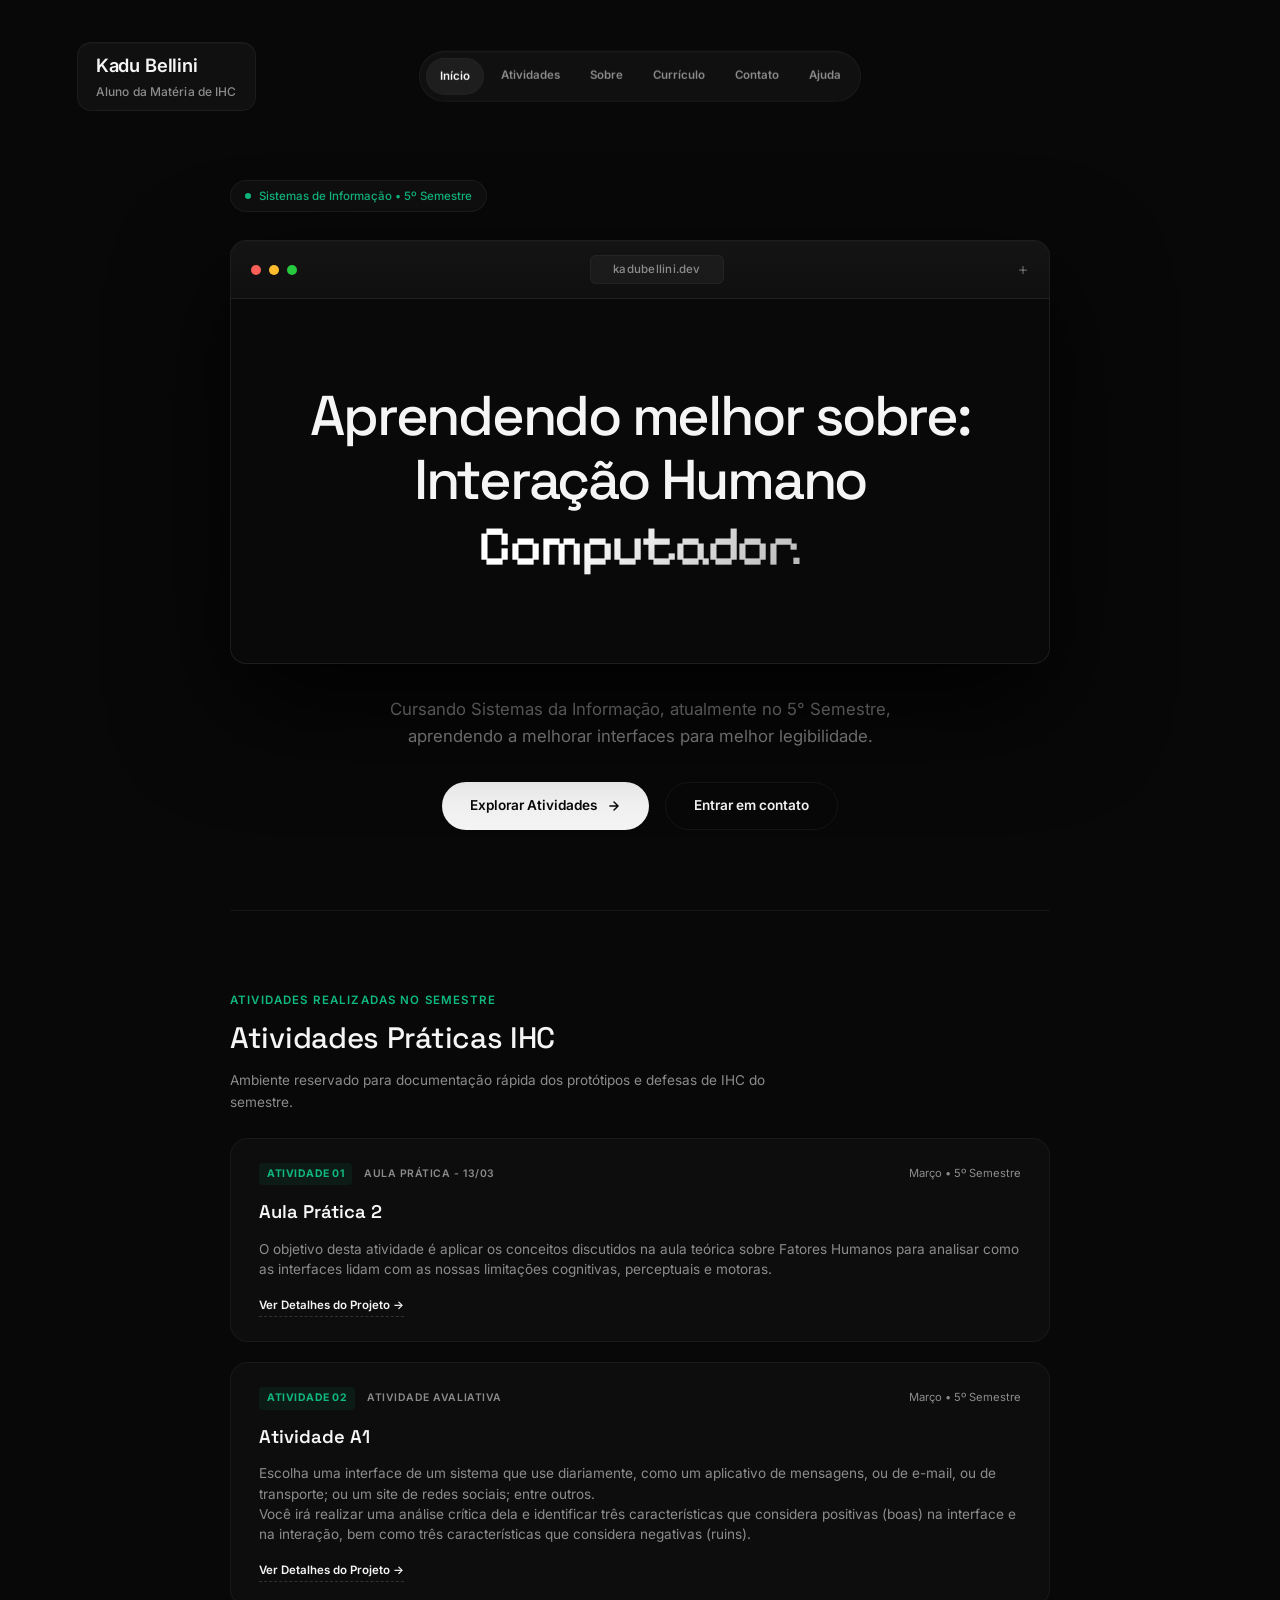
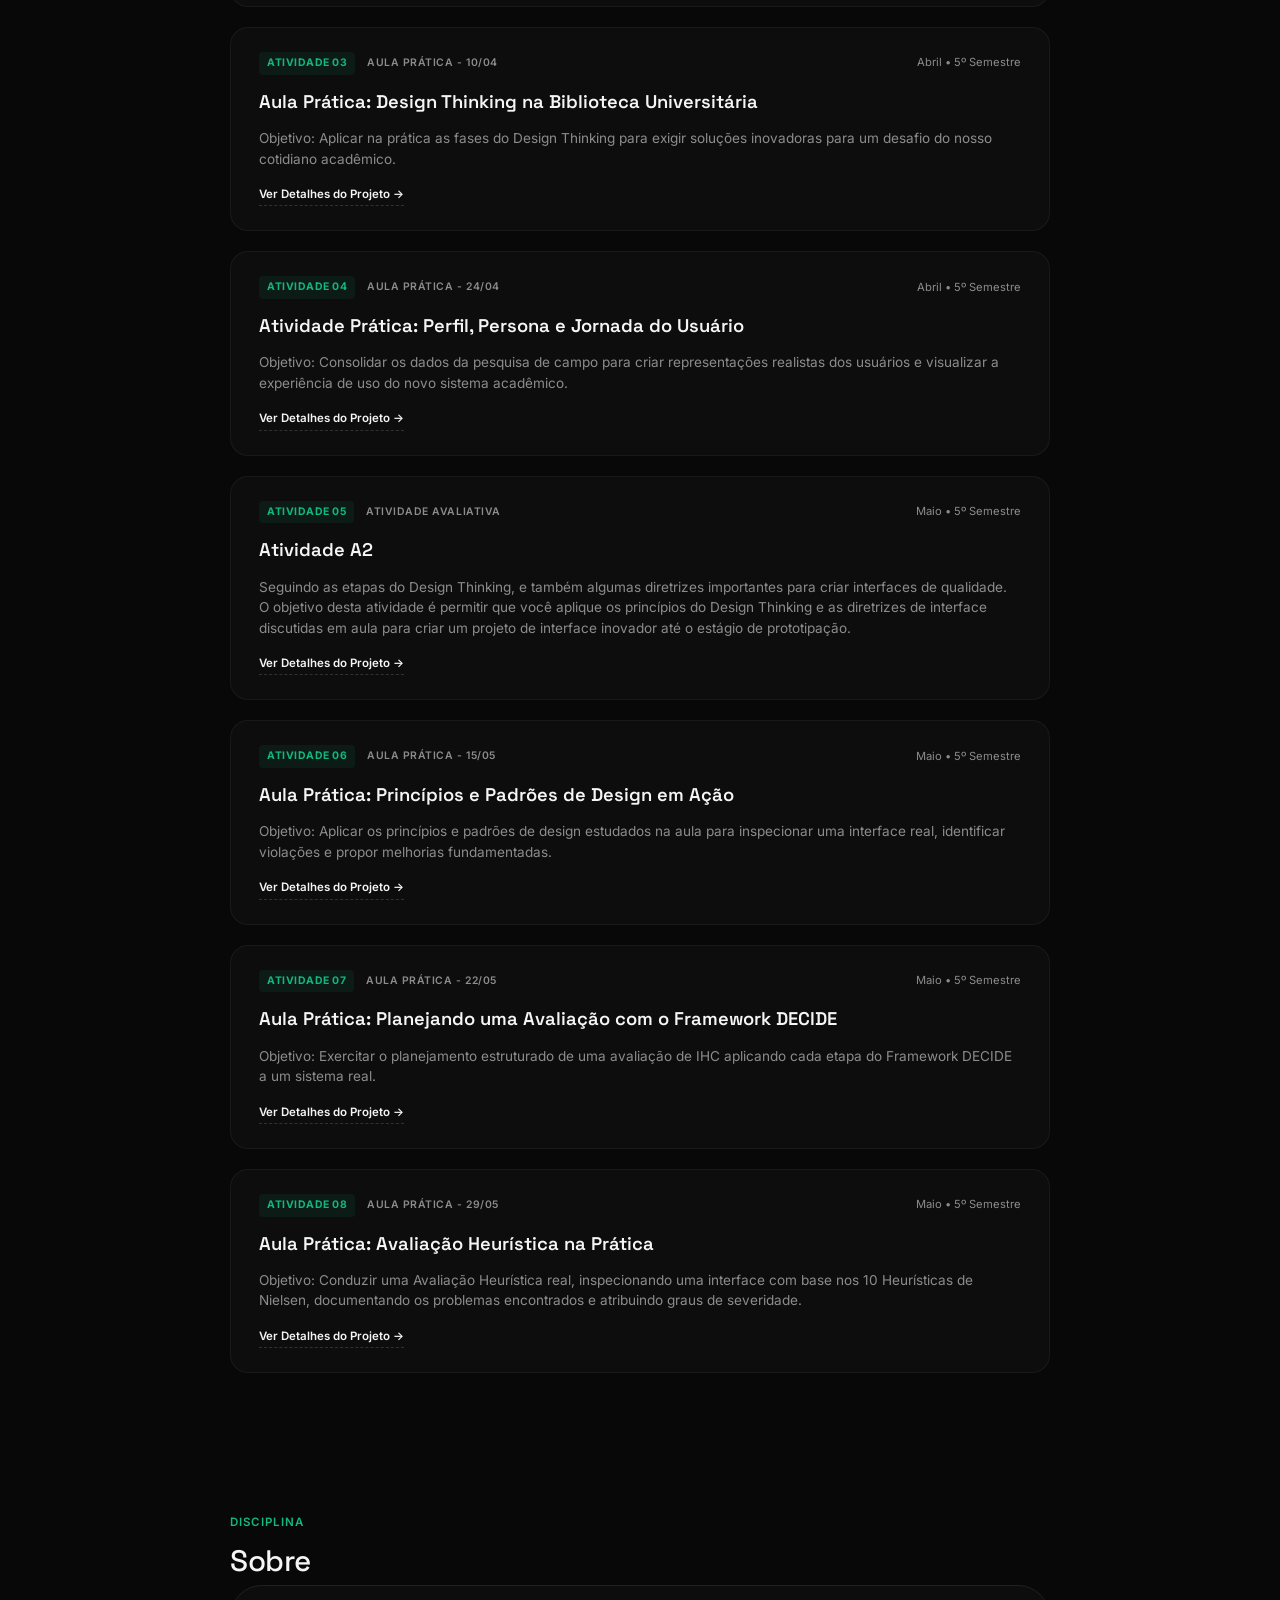
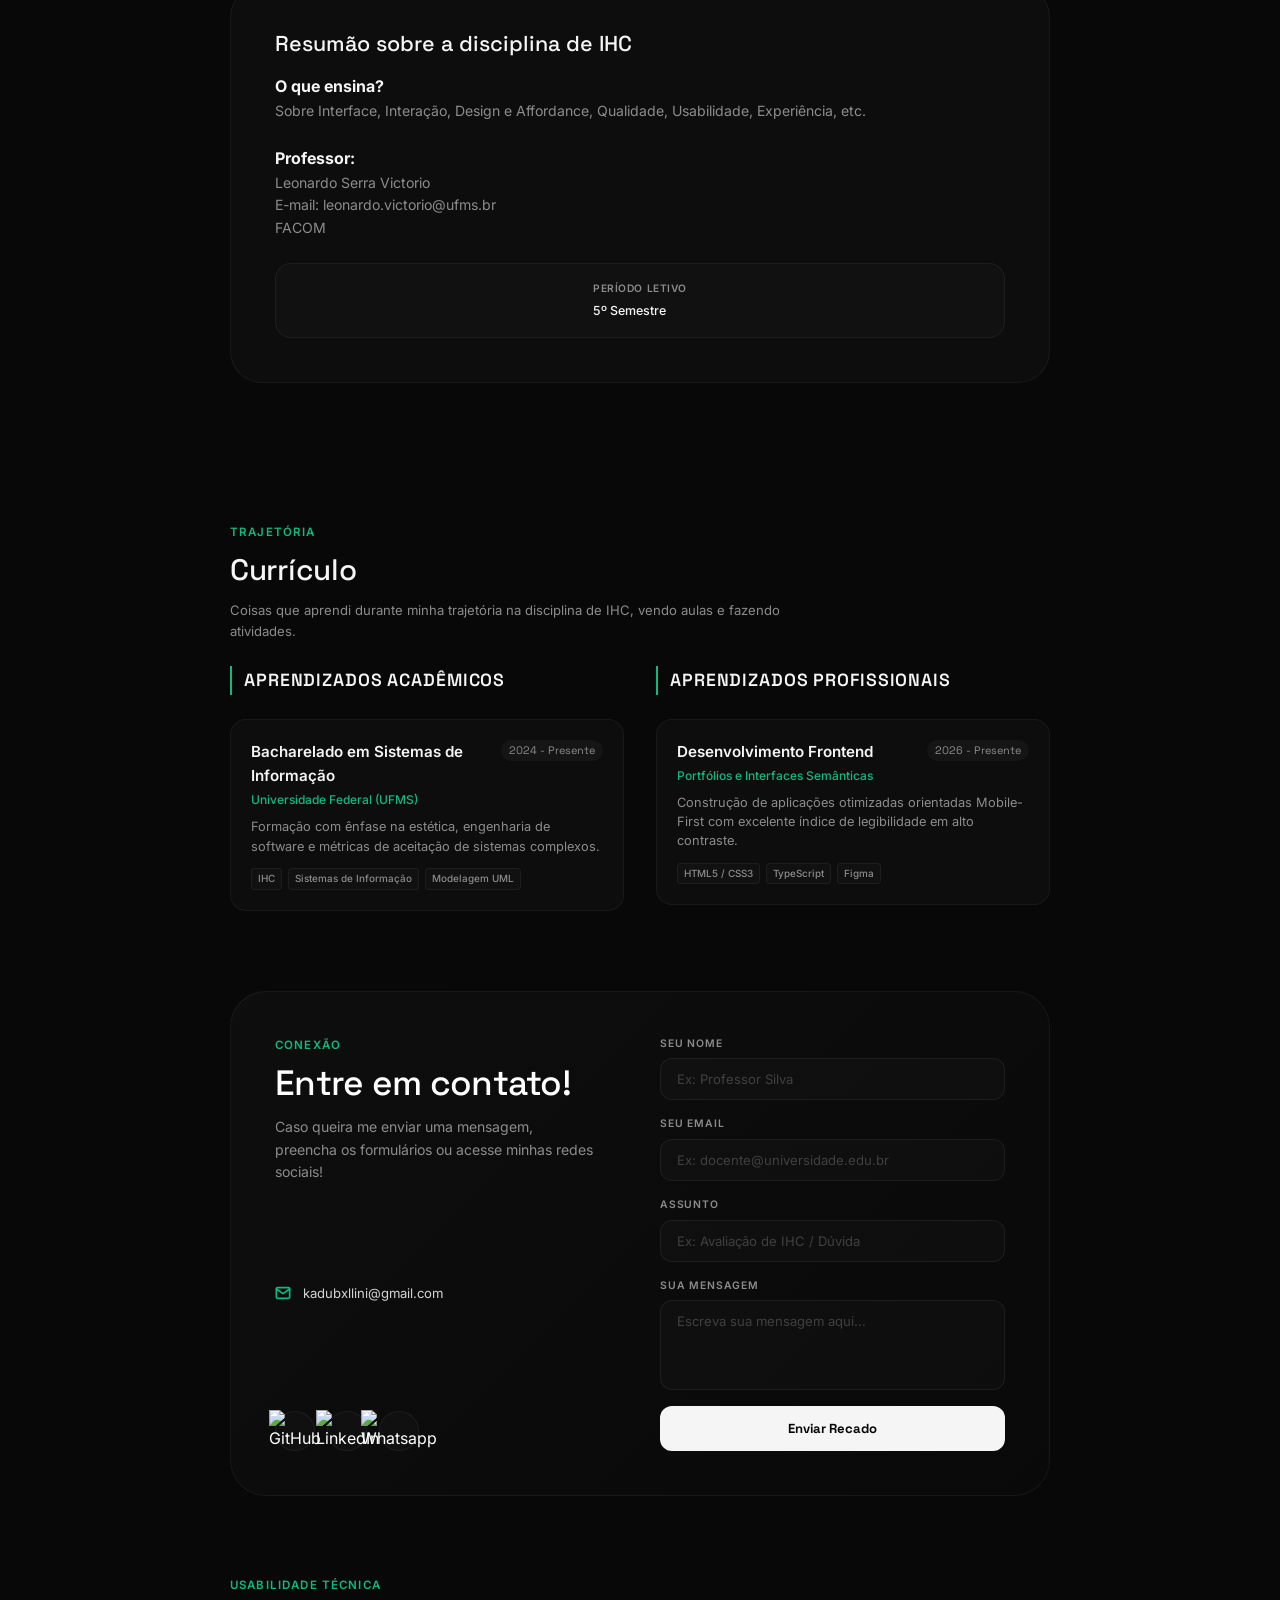
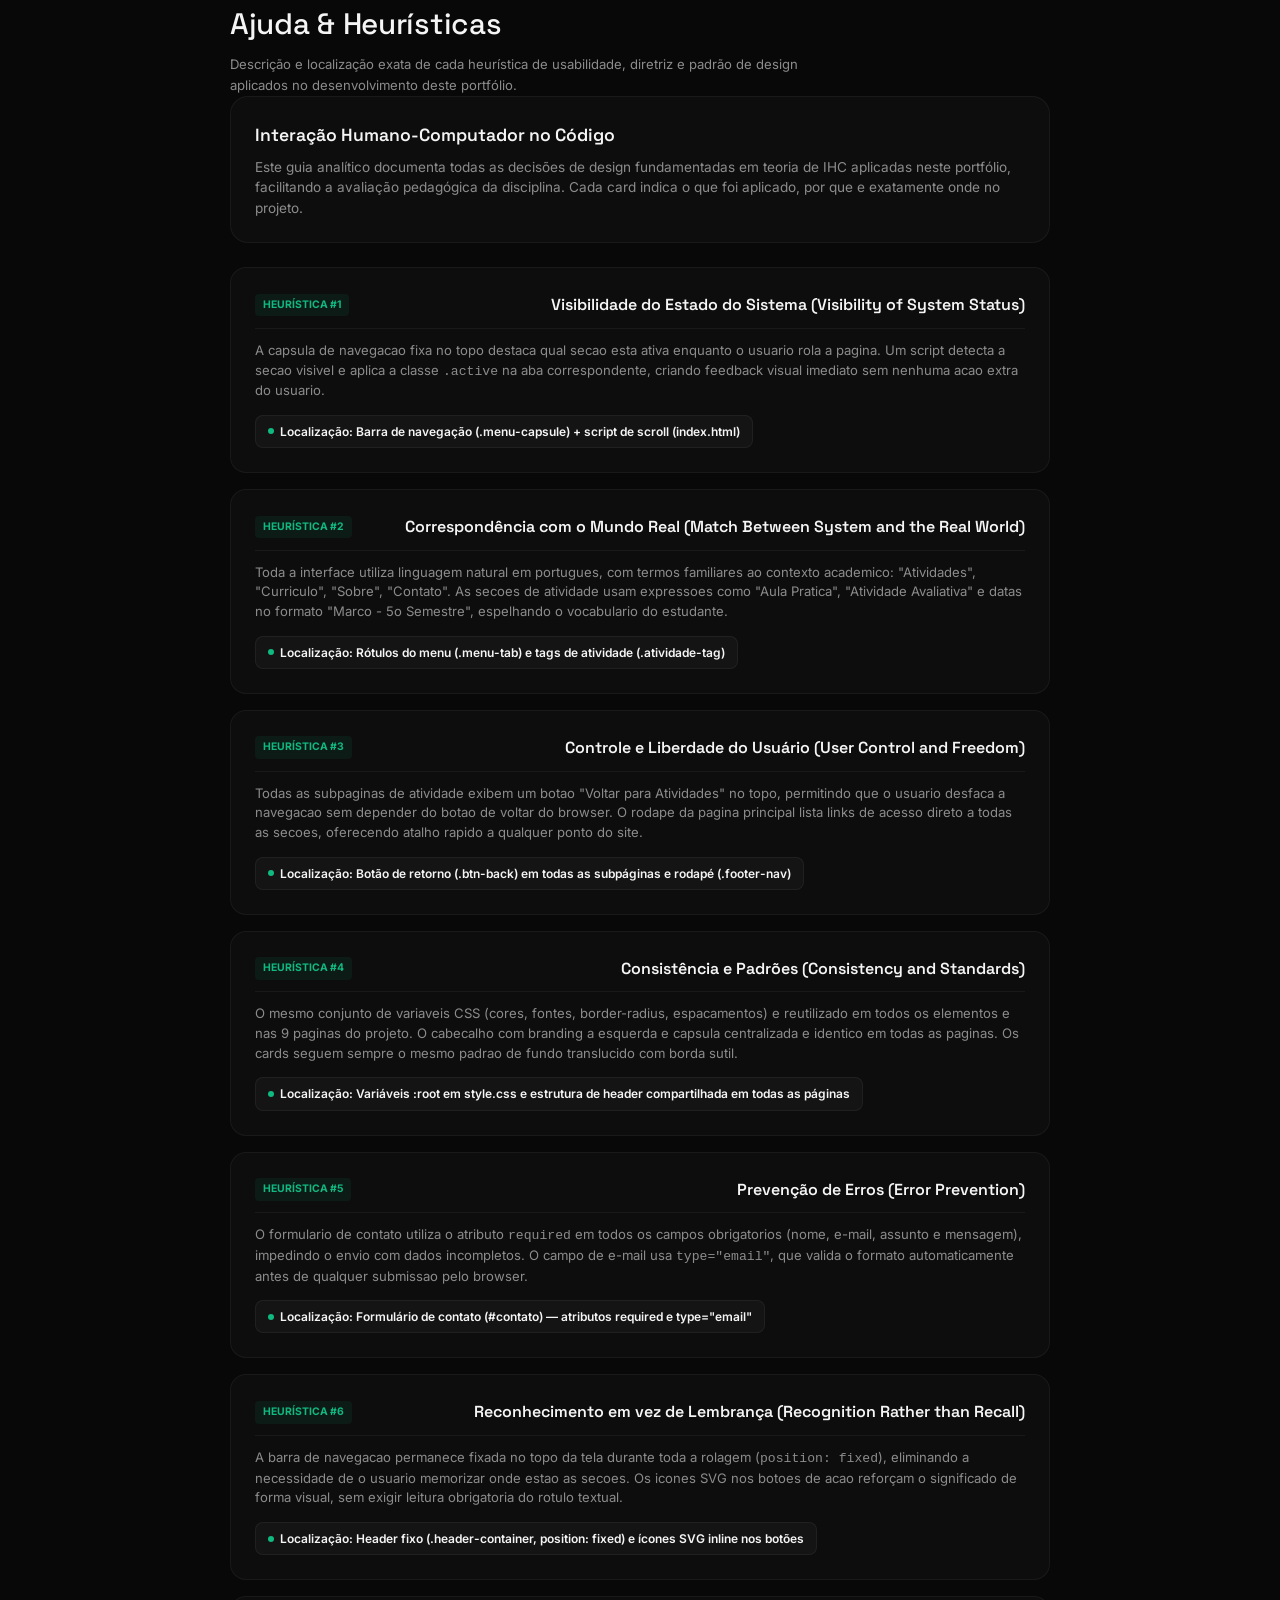
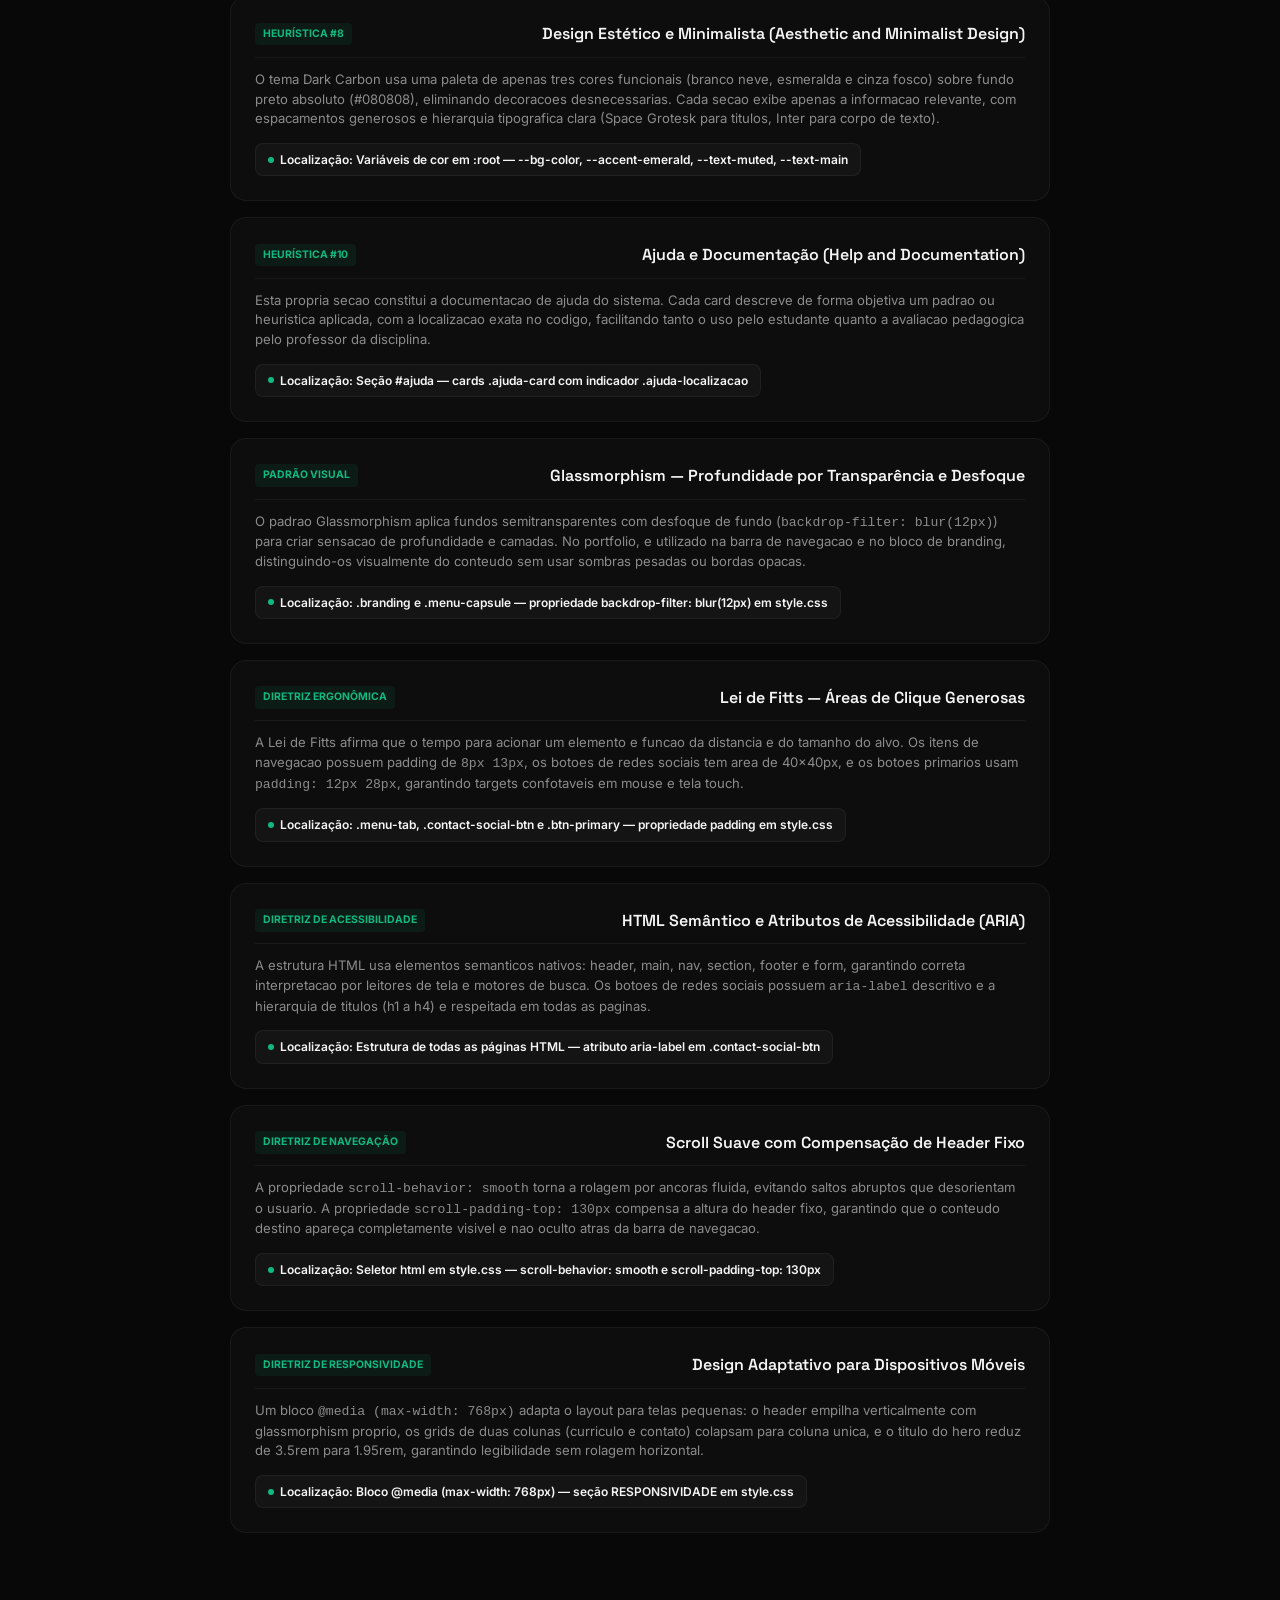
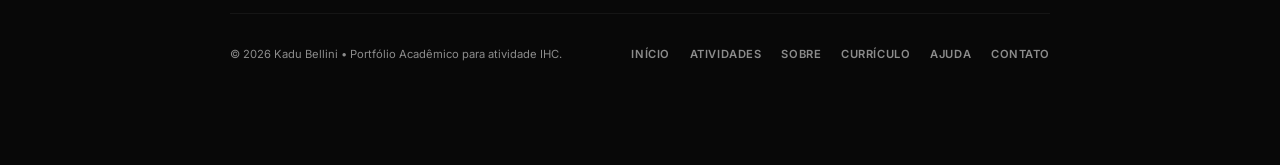
==== index.html @ 07b79b82 "falta revisar tudo, mudar texto das atividades e conferir heurísticas" ====
<!doctype html>
<html lang="pt-BR">
  <head>
    <meta charset="UTF-8" />
    <meta name="viewport" content="width=device-width, initial-scale=1.0" />
    <title>Kadu Bellini • Portfólio de IHC</title>
    <link rel="stylesheet" href="/style.css" />
  </head>
  <body>

    <!-- HEADER -->
    <header class="header-container">
      <div class="branding">
        <a href="#inicio" class="brand-name">Kadu Bellini</a>
        <span class="brand-title">Aluno da Matéria de IHC</span>
      </div>
      <div class="menu-capsule">
        <nav class="menu-inner">
          <a href="#inicio" class="menu-tab active">Início</a>
          <a href="#atividades" class="menu-tab">Atividades</a>
          <a href="#sobre" class="menu-tab">Sobre</a>
          <a href="#curriculo" class="menu-tab">Currículo</a>
          <a href="#contato" class="menu-tab">Contato</a>
          <a href="#ajuda" class="menu-tab">Ajuda</a>
        </nav>
      </div>
      <!-- Espaçador invisível que mantém a cápsula centralizada -->
      <div class="header-right-spacer"></div>
    </header>

    <main class="main-container">

      <!-- HERO -->
      <section id="inicio" class="hero-sec">
        <div class="badge-academic">
          <span class="badge-dot"></span>
          <span>Sistemas de Informação • 5º Semestre</span>
        </div>

        <div class="mockup-browser">
          <div class="browser-header">
            <div class="browser-dots">
              <span class="dot red"></span>
              <span class="dot yellow"></span>
              <span class="dot green"></span>
            </div>
            <div class="browser-tab-indicator">kadubellini.dev</div>
            <div class="browser-plus">
              <svg width="12" height="12" viewBox="0 0 24 24" fill="none" stroke="currentColor" stroke-width="2.5" stroke-linecap="round" stroke-linejoin="round"><line x1="12" y1="5" x2="12" y2="19"></line><line x1="5" y1="12" x2="19" y2="12"></line></svg>
            </div>
          </div>
          <div class="browser-content">
            <h1 class="hero-display-title">
              Aprendendo melhor sobre:<br>
              Interação Humano <span class="pixel-font">Computador.</span>
            </h1>
          </div>
        </div>

        <p class="hero-description" style="text-align: center; margin: 32px auto 32px auto;">
          Cursando Sistemas da Informação, atualmente no 5° Semestre, aprendendo a melhorar interfaces para melhor legibilidade.
        </p>

        <div class="action-buttons" style="justify-content: center;">
          <a href="#atividades" class="btn-primary">
            <span>Explorar Atividades</span>
            <svg width="14" height="14" viewBox="0 0 24 24" fill="none" stroke="currentColor" stroke-width="2.5" stroke-linecap="round" stroke-linejoin="round"><path d="M5 12h14M12 5l7 7-7 7"/></svg>
          </a>
          <a href="#contato" class="btn-secondary">Entrar em contato</a>
        </div>
      </section>

      <!-- ATIVIDADES -->
      <section id="atividades">
        <div class="section-header">
          <span class="section-tag">Atividades realizadas no semestre</span>
          <h2 class="section-title">Atividades Práticas IHC</h2>
          <p style="color: var(--text-muted); font-size: 0.85rem; margin-top: 8px; max-width: 580px;">
            Ambiente reservado para documentação rápida dos protótipos e defesas de IHC do semestre.
          </p>
        </div>

        <!-- Para adicionar novas atividades: duplique um .atividade-bloco abaixo -->
        <div class="atividades-praticas-container">

          <!-- Atividade 01 -->
          <div class="atividade-bloco">
            <div class="atividade-header">
              <div class="atividade-meta">
                <span class="atividade-numero">Atividade 01</span>
                <span class="atividade-tag">Aula Prática - 13/03</span>
              </div>
              <span class="atividade-data">Março • 5º Semestre</span>
            </div>
            <h3 class="atividade-titulo">Aula Prática 2</h3>
            <p class="atividade-descricao">
              O objetivo desta atividade é aplicar os conceitos discutidos na aula teórica sobre Fatores Humanos para analisar como as interfaces lidam com as nossas limitações cognitivas, perceptuais e motoras.
            </p>
            <div class="atividade-links">
              <a href="atividades/atividade1.html" target="_blank" class="atividade-link-btn">Ver Detalhes do Projeto →</a>
            </div>
          </div>

          <!-- Atividade 02 -->
          <div class="atividade-bloco">
            <div class="atividade-header">
              <div class="atividade-meta">
                <span class="atividade-numero">Atividade 02</span>
                <span class="atividade-tag">Atividade Avaliativa</span>
              </div>
              <span class="atividade-data">Março • 5º Semestre</span>
            </div>
            <h3 class="atividade-titulo">Atividade A1</h3>
            <p class="atividade-descricao">
              Escolha uma interface de um sistema que use diariamente, como um aplicativo de mensagens, ou de e-mail, ou de transporte; ou um site de redes sociais; entre outros.<br>
              Você irá realizar uma análise crítica dela e identificar três características que considera positivas (boas) na interface e na interação, bem como três características que considera negativas (ruins).
            </p>
            <div class="atividade-links">
              <a href="atividades/atividade2.html" target="_blank" class="atividade-link-btn">Ver Detalhes do Projeto →</a>
            </div>
          </div>

          <!-- Atividade 03 -->
          <div class="atividade-bloco">
            <div class="atividade-header">
              <div class="atividade-meta">
                <span class="atividade-numero">Atividade 03</span>
                <span class="atividade-tag">Aula Prática - 10/04</span>
              </div>
              <span class="atividade-data">Abril • 5º Semestre</span>
            </div>
            <h3 class="atividade-titulo">Aula Prática: Design Thinking na Biblioteca Universitária</h3>
            <p class="atividade-descricao">
              Objetivo: Aplicar na prática as fases do Design Thinking para exigir soluções inovadoras para um desafio do nosso cotidiano acadêmico.
            </p>
            <div class="atividade-links">
              <a href="atividades/atividade3.html" target="_blank" class="atividade-link-btn">Ver Detalhes do Projeto →</a>
            </div>
          </div>

          <!-- Atividade 04 -->
          <div class="atividade-bloco">
            <div class="atividade-header">
              <div class="atividade-meta">
                <span class="atividade-numero">Atividade 04</span>
                <span class="atividade-tag">Aula Prática - 24/04</span>
              </div>
              <span class="atividade-data">Abril • 5º Semestre</span>
            </div>
            <h3 class="atividade-titulo">Atividade Prática: Perfil, Persona e Jornada do Usuário</h3>
            <p class="atividade-descricao">
              Objetivo: Consolidar os dados da pesquisa de campo para criar representações realistas dos usuários e visualizar a experiência de uso do novo sistema acadêmico.
            </p>
            <div class="atividade-links">
              <a href="atividades/atividade4.html" target="_blank" class="atividade-link-btn">Ver Detalhes do Projeto →</a>
            </div>
          </div>

          <!-- Atividade 05 -->
          <div class="atividade-bloco">
            <div class="atividade-header">
              <div class="atividade-meta">
                <span class="atividade-numero">Atividade 05</span>
                <span class="atividade-tag">Atividade Avaliativa</span>
              </div>
              <span class="atividade-data">Maio • 5º Semestre</span>
            </div>
            <h3 class="atividade-titulo">Atividade A2</h3>
            <p class="atividade-descricao">
              Seguindo as etapas do Design Thinking, e também algumas diretrizes importantes para criar interfaces de qualidade.<br>
              O objetivo desta atividade é permitir que você aplique os princípios do Design Thinking e as diretrizes de interface discutidas em aula para criar um projeto de interface inovador até o estágio de prototipação.
            </p>
            <div class="atividade-links">
              <a href="atividades/atividade5.html" target="_blank" class="atividade-link-btn">Ver Detalhes do Projeto →</a>
            </div>
          </div>

          <!-- Atividade 06 -->
          <div class="atividade-bloco">
            <div class="atividade-header">
              <div class="atividade-meta">
                <span class="atividade-numero">Atividade 06</span>
                <span class="atividade-tag">Aula Prática - 15/05</span>
              </div>
              <span class="atividade-data">Maio • 5º Semestre</span>
            </div>
            <h3 class="atividade-titulo">Aula Prática: Princípios e Padrões de Design em Ação</h3>
            <p class="atividade-descricao">
              Objetivo: Aplicar os princípios e padrões de design estudados na aula para inspecionar uma interface real, identificar violações e propor melhorias fundamentadas.
            </p>
            <div class="atividade-links">
              <a href="atividades/atividade6.html" target="_blank" class="atividade-link-btn">Ver Detalhes do Projeto →</a>
            </div>
          </div>

          <!-- Atividade 07 -->
          <div class="atividade-bloco">
            <div class="atividade-header">
              <div class="atividade-meta">
                <span class="atividade-numero">Atividade 07</span>
                <span class="atividade-tag">Aula Prática - 22/05</span>
              </div>
              <span class="atividade-data">Maio • 5º Semestre</span>
            </div>
            <h3 class="atividade-titulo">Aula Prática: Planejando uma Avaliação com o Framework DECIDE</h3>
            <p class="atividade-descricao">
              Objetivo: Exercitar o planejamento estruturado de uma avaliação de IHC aplicando cada etapa do Framework DECIDE a um sistema real.
            </p>
            <div class="atividade-links">
              <a href="atividades/atividade7.html" target="_blank" class="atividade-link-btn">Ver Detalhes do Projeto →</a>
            </div>
          </div>

          <!-- Atividade 08 -->
          <div class="atividade-bloco">
            <div class="atividade-header">
              <div class="atividade-meta">
                <span class="atividade-numero">Atividade 08</span>
                <span class="atividade-tag">Aula Prática - 29/05</span>
              </div>
              <span class="atividade-data">Maio • 5º Semestre</span>
            </div>
            <h3 class="atividade-titulo">Aula Prática: Avaliação Heurística na Prática</h3>
            <p class="atividade-descricao">
              Objetivo: Conduzir uma Avaliação Heurística real, inspecionando uma interface com base nos 10 Heurísticas de Nielsen, documentando os problemas encontrados e atribuindo graus de severidade.
            </p>
            <div class="atividade-links">
              <a href="atividades/atividade8.html" target="_blank" class="atividade-link-btn">Ver Detalhes do Projeto →</a>
            </div>
          </div>

        </div>
      </section>

      <!-- SOBRE -->
      <section id="sobre">
        <div class="section-header">
          <span class="section-tag">Disciplina</span>
          <h2 class="section-title">Sobre</h2>
        </div>

        <div class="about-box">
          <div class="about-content">
            <h3 class="about-lead">Resumão sobre a disciplina de IHC</h3>
            <div>
              <strong>O que ensina?</strong>
              <br>
              <p class="about-text">
                Sobre Interface, Interação, Design e Affordance, Qualidade, Usabilidade, Experiência, etc.
              </p>
            </div>
            <div>
              <strong>Professor:</strong>
              <br>
              <p class="about-text">
                Leonardo Serra Victorio<br>
                E-mail: leonardo.victorio@ufms.br<br>
                FACOM
              </p>
            </div>
            <div class="academic-meta-card">
              <div class="academic-meta-title">Período Letivo</div>
              <div class="academic-meta-value">5º Semestre</div>
            </div>
          </div>
        </div>
      </section>

      <!-- CURRÍCULO -->
      <section id="curriculo">
        <div class="section-header">
          <span class="section-tag">Trajetória</span>
          <h2 class="section-title">Currículo</h2>
          <p style="color: var(--text-muted); font-size: 0.82rem; margin-top: 6px; max-width: 580px;">
            Coisas que aprendi durante minha trajetória na disciplina de IHC, vendo aulas e fazendo atividades.
          </p>
        </div>

        <div class="curriculo-grid">
          <!-- Coluna: Aprendizados Acadêmicos -->
          <div class="curriculo-coluna">
            <h3 class="curriculo-coluna-titulo">Aprendizados Acadêmicos</h3>
            <div class="curriculo-item">
              <div class="curriculo-item-header">
                <div class="curriculo-item-titles">
                  <h4 class="curriculo-item-title">Bacharelado em Sistemas de Informação</h4>
                  <span class="curriculo-item-sub">Universidade Federal (UFMS)</span>
                </div>
                <span class="curriculo-item-date">2024 - Presente</span>
              </div>
              <p class="curriculo-item-desc">
                Formação com ênfase na estética, engenharia de software e métricas de aceitação de sistemas complexos.
              </p>
              <div class="curriculo-item-tags">
                <span class="curriculo-item-tag">IHC</span>
                <span class="curriculo-item-tag">Sistemas de Informação</span>
                <span class="curriculo-item-tag">Modelagem UML</span>
              </div>
            </div>
          </div>

          <!-- Coluna: Aprendizados Profissionais -->
          <div class="curriculo-coluna">
            <h3 class="curriculo-coluna-titulo">Aprendizados Profissionais</h3>
            <div class="curriculo-item">
              <div class="curriculo-item-header">
                <div class="curriculo-item-titles">
                  <h4 class="curriculo-item-title">Desenvolvimento Frontend</h4>
                  <span class="curriculo-item-sub">Portfólios e Interfaces Semânticas</span>
                </div>
                <span class="curriculo-item-date">2026 - Presente</span>
              </div>
              <p class="curriculo-item-desc">
                Construção de aplicações otimizadas orientadas Mobile-First com excelente índice de legibilidade em alto contraste.
              </p>
              <div class="curriculo-item-tags">
                <span class="curriculo-item-tag">HTML5 / CSS3</span>
                <span class="curriculo-item-tag">TypeScript</span>
                <span class="curriculo-item-tag">Figma</span>
              </div>
            </div>
          </div>
        </div>
      </section>

      <!-- CONTATO -->
      <section id="contato" class="contact-sec">
        <div class="contact-grid">
          <div class="contact-info">
            <div>
              <span class="contact-tag">Conexão</span>
              <h2 class="contact-title">Entre em contato!</h2>
              <p class="contact-lead">
                Caso queira me enviar uma mensagem, preencha os formulários ou acesse minhas redes sociais!
              </p>
            </div>
            <div class="contact-channels">
              <div class="contact-channel-item">
                <svg width="16" height="16" viewBox="0 0 24 24" fill="none" stroke="currentColor" stroke-width="2.5" stroke-linecap="round" stroke-linejoin="round"><path d="M4 4h16c1.1 0 2 .9 2 2v12c0 1.1-.9 2-2 2H4c-1.1 0-2-.9-2-2V6c0-1.1.9-2 2-2z"/><polyline points="22,6 12,13 2,6"/></svg>
                <span>kadubxllini@gmail.com</span>
              </div>
            </div>
            <div class="contact-social">
              <a href="https://github.com/kadubxllini" class="contact-social-btn" aria-label="GitHub">
                <img src="https://img.icons8.com/?size=34&id=WCL5hPLvhUjQ&format=png&color=ffffff" alt="GitHub" />
              </a>
              <a href="https://www.linkedin.com/in/kadubxllini" class="contact-social-btn" aria-label="LinkedIn">
                <img src="https://img.icons8.com/?size=33&id=NTCUeTIie8CC&format=png&color=ffffff" alt="LinkedIn" />
              </a>
              <a href="https://wa.me/5567999545408" class="contact-social-btn" aria-label="Whatsapp">
                <img src="https://img.icons8.com/?size=33&id=ocJH9t0GGj7Y&format=png&color=ffffff" alt="Whatsapp" />
              </a>
            </div>
          </div>

          <!-- Formulário de contato (demonstração — sem backend) -->
          <form class="contact-form" action="#" onsubmit="event.preventDefault(); alert('Mensagem fictícia de demonstração enviada!');">
            <div class="form-group">
              <label class="form-label" for="nome">Seu Nome</label>
              <input type="text" id="nome" required class="form-input" placeholder="Ex: Professor Silva" />
            </div>
            <div class="form-group">
              <label class="form-label" for="email">Seu Email</label>
              <input type="email" id="email" required class="form-input" placeholder="Ex: docente@universidade.edu.br" />
            </div>
            <div class="form-group">
              <label class="form-label" for="assunto">Assunto</label>
              <input type="text" id="assunto" required class="form-input" placeholder="Ex: Avaliação de IHC / Dúvida" />
            </div>
            <div class="form-group">
              <label class="form-label" for="mensagem">Sua Mensagem</label>
              <textarea id="mensagem" required rows="4" class="form-input" placeholder="Escreva sua mensagem aqui..." style="resize: none;"></textarea>
            </div>
            <button type="submit" class="btn-form-submit">
              <span>Enviar Recado</span>
            </button>
          </form>
        </div>
      </section>

      <!-- AJUDA -->
      <section id="ajuda">
        <div class="section-header">
          <span class="section-tag">Usabilidade Técnica</span>
          <h2 class="section-title">Ajuda &amp; Heurísticas</h2>
          <p style="color: var(--text-muted); font-size: 0.82rem; margin-top: 6px; max-width: 580px;">
            Descrição e localização exata de cada heurística de usabilidade, diretriz e padrão de design aplicados no desenvolvimento deste portfólio.
          </p>
        </div>

        <div class="ajuda-intro-card">
          <h3 class="ajuda-intro-titulo">Interação Humano-Computador no Código</h3>
          <p class="ajuda-intro-texto">
            Este guia analítico documenta todas as decisões de design fundamentadas em teoria de IHC aplicadas neste portfólio, facilitando a avaliação pedagógica da disciplina. Cada card indica o que foi aplicado, por que e exatamente onde no projeto.
          </p>
        </div>

        <div class="ajuda-grid">

          <!-- Heurística #1 — Visibilidade do Estado do Sistema -->
          <div class="ajuda-card">
            <div class="ajuda-card-header">
              <span class="ajuda-heuristica-num">Heurística #1</span>
              <h3 class="ajuda-heuristica-nome">Visibilidade do Estado do Sistema (Visibility of System Status)</h3>
            </div>
            <div class="ajuda-card-body">
              <p class="ajuda-texto">
                A capsula de navegacao fixa no topo destaca qual secao esta ativa enquanto o usuario rola a pagina. Um script detecta a secao visivel e aplica a classe <code>.active</code> na aba correspondente, criando feedback visual imediato sem nenhuma acao extra do usuario.
              </p>
              <div class="ajuda-localizacao">
                <span class="ajuda-localizacao-icon"></span>
                <span>Localização: Barra de navegação (.menu-capsule) + script de scroll (index.html)</span>
              </div>
            </div>
          </div>

          <!-- Heurística #2 — Correspondência com o Mundo Real -->
          <div class="ajuda-card">
            <div class="ajuda-card-header">
              <span class="ajuda-heuristica-num">Heurística #2</span>
              <h3 class="ajuda-heuristica-nome">Correspondência com o Mundo Real (Match Between System and the Real World)</h3>
            </div>
            <div class="ajuda-card-body">
              <p class="ajuda-texto">
                Toda a interface utiliza linguagem natural em portugues, com termos familiares ao contexto academico: "Atividades", "Curriculo", "Sobre", "Contato". As secoes de atividade usam expressoes como "Aula Pratica", "Atividade Avaliativa" e datas no formato "Marco - 5o Semestre", espelhando o vocabulario do estudante.
              </p>
              <div class="ajuda-localizacao">
                <span class="ajuda-localizacao-icon"></span>
                <span>Localização: Rótulos do menu (.menu-tab) e tags de atividade (.atividade-tag)</span>
              </div>
            </div>
          </div>

          <!-- Heurística #3 — Controle e Liberdade do Usuário -->
          <div class="ajuda-card">
            <div class="ajuda-card-header">
              <span class="ajuda-heuristica-num">Heurística #3</span>
              <h3 class="ajuda-heuristica-nome">Controle e Liberdade do Usuário (User Control and Freedom)</h3>
            </div>
            <div class="ajuda-card-body">
              <p class="ajuda-texto">
                Todas as subpaginas de atividade exibem um botao "Voltar para Atividades" no topo, permitindo que o usuario desfaca a navegacao sem depender do botao de voltar do browser. O rodape da pagina principal lista links de acesso direto a todas as secoes, oferecendo atalho rapido a qualquer ponto do site.
              </p>
              <div class="ajuda-localizacao">
                <span class="ajuda-localizacao-icon"></span>
                <span>Localização: Botão de retorno (.btn-back) em todas as subpáginas e rodapé (.footer-nav)</span>
              </div>
            </div>
          </div>

          <!-- Heurística #4 — Consistência e Padrões -->
          <div class="ajuda-card">
            <div class="ajuda-card-header">
              <span class="ajuda-heuristica-num">Heurística #4</span>
              <h3 class="ajuda-heuristica-nome">Consistência e Padrões (Consistency and Standards)</h3>
            </div>
            <div class="ajuda-card-body">
              <p class="ajuda-texto">
                O mesmo conjunto de variaveis CSS (cores, fontes, border-radius, espacamentos) e reutilizado em todos os elementos e nas 9 paginas do projeto. O cabecalho com branding a esquerda e capsula centralizada e identico em todas as paginas. Os cards seguem sempre o mesmo padrao de fundo translucido com borda sutil.
              </p>
              <div class="ajuda-localizacao">
                <span class="ajuda-localizacao-icon"></span>
                <span>Localização: Variáveis :root em style.css e estrutura de header compartilhada em todas as páginas</span>
              </div>
            </div>
          </div>

          <!-- Heurística #5 — Prevenção de Erros -->
          <div class="ajuda-card">
            <div class="ajuda-card-header">
              <span class="ajuda-heuristica-num">Heurística #5</span>
              <h3 class="ajuda-heuristica-nome">Prevenção de Erros (Error Prevention)</h3>
            </div>
            <div class="ajuda-card-body">
              <p class="ajuda-texto">
                O formulario de contato utiliza o atributo <code>required</code> em todos os campos obrigatorios (nome, e-mail, assunto e mensagem), impedindo o envio com dados incompletos. O campo de e-mail usa <code>type="email"</code>, que valida o formato automaticamente antes de qualquer submissao pelo browser.
              </p>
              <div class="ajuda-localizacao">
                <span class="ajuda-localizacao-icon"></span>
                <span>Localização: Formulário de contato (#contato) — atributos required e type="email"</span>
              </div>
            </div>
          </div>

          <!-- Heurística #6 — Reconhecimento em vez de Lembrança -->
          <div class="ajuda-card">
            <div class="ajuda-card-header">
              <span class="ajuda-heuristica-num">Heurística #6</span>
              <h3 class="ajuda-heuristica-nome">Reconhecimento em vez de Lembrança (Recognition Rather than Recall)</h3>
            </div>
            <div class="ajuda-card-body">
              <p class="ajuda-texto">
                A barra de navegacao permanece fixada no topo da tela durante toda a rolagem (<code>position: fixed</code>), eliminando a necessidade de o usuario memorizar onde estao as secoes. Os icones SVG nos botoes de acao reforçam o significado de forma visual, sem exigir leitura obrigatoria do rotulo textual.
              </p>
              <div class="ajuda-localizacao">
                <span class="ajuda-localizacao-icon"></span>
                <span>Localização: Header fixo (.header-container, position: fixed) e ícones SVG inline nos botões</span>
              </div>
            </div>
          </div>

          <!-- Heurística #8 — Design Estético e Minimalista -->
          <div class="ajuda-card">
            <div class="ajuda-card-header">
              <span class="ajuda-heuristica-num">Heurística #8</span>
              <h3 class="ajuda-heuristica-nome">Design Estético e Minimalista (Aesthetic and Minimalist Design)</h3>
            </div>
            <div class="ajuda-card-body">
              <p class="ajuda-texto">
                O tema Dark Carbon usa uma paleta de apenas tres cores funcionais (branco neve, esmeralda e cinza fosco) sobre fundo preto absoluto (#080808), eliminando decoracoes desnecessarias. Cada secao exibe apenas a informacao relevante, com espacamentos generosos e hierarquia tipografica clara (Space Grotesk para titulos, Inter para corpo de texto).
              </p>
              <div class="ajuda-localizacao">
                <span class="ajuda-localizacao-icon"></span>
                <span>Localização: Variáveis de cor em :root — --bg-color, --accent-emerald, --text-muted, --text-main</span>
              </div>
            </div>
          </div>

          <!-- Heurística #10 — Ajuda e Documentação -->
          <div class="ajuda-card">
            <div class="ajuda-card-header">
              <span class="ajuda-heuristica-num">Heurística #10</span>
              <h3 class="ajuda-heuristica-nome">Ajuda e Documentação (Help and Documentation)</h3>
            </div>
            <div class="ajuda-card-body">
              <p class="ajuda-texto">
                Esta propria secao constitui a documentacao de ajuda do sistema. Cada card descreve de forma objetiva um padrao ou heuristica aplicada, com a localizacao exata no codigo, facilitando tanto o uso pelo estudante quanto a avaliacao pedagogica pelo professor da disciplina.
              </p>
              <div class="ajuda-localizacao">
                <span class="ajuda-localizacao-icon"></span>
                <span>Localização: Seção #ajuda — cards .ajuda-card com indicador .ajuda-localizacao</span>
              </div>
            </div>
          </div>

          <!-- Padrão: Glassmorphism -->
          <div class="ajuda-card">
            <div class="ajuda-card-header">
              <span class="ajuda-heuristica-num">Padrão Visual</span>
              <h3 class="ajuda-heuristica-nome">Glassmorphism — Profundidade por Transparência e Desfoque</h3>
            </div>
            <div class="ajuda-card-body">
              <p class="ajuda-texto">
                O padrao Glassmorphism aplica fundos semitransparentes com desfoque de fundo (<code>backdrop-filter: blur(12px)</code>) para criar sensacao de profundidade e camadas. No portfolio, e utilizado na barra de navegacao e no bloco de branding, distinguindo-os visualmente do conteudo sem usar sombras pesadas ou bordas opacas.
              </p>
              <div class="ajuda-localizacao">
                <span class="ajuda-localizacao-icon"></span>
                <span>Localização: .branding e .menu-capsule — propriedade backdrop-filter: blur(12px) em style.css</span>
              </div>
            </div>
          </div>

          <!-- Diretriz: Lei de Fitts -->
          <div class="ajuda-card">
            <div class="ajuda-card-header">
              <span class="ajuda-heuristica-num">Diretriz Ergonômica</span>
              <h3 class="ajuda-heuristica-nome">Lei de Fitts — Áreas de Clique Generosas</h3>
            </div>
            <div class="ajuda-card-body">
              <p class="ajuda-texto">
                A Lei de Fitts afirma que o tempo para acionar um elemento e funcao da distancia e do tamanho do alvo. Os itens de navegacao possuem padding de <code>8px 13px</code>, os botoes de redes sociais tem area de 40x40px, e os botoes primarios usam <code>padding: 12px 28px</code>, garantindo targets confotaveis em mouse e tela touch.
              </p>
              <div class="ajuda-localizacao">
                <span class="ajuda-localizacao-icon"></span>
                <span>Localização: .menu-tab, .contact-social-btn e .btn-primary — propriedade padding em style.css</span>
              </div>
            </div>
          </div>

          <!-- Diretriz: HTML Semântico e Acessibilidade -->
          <div class="ajuda-card">
            <div class="ajuda-card-header">
              <span class="ajuda-heuristica-num">Diretriz de Acessibilidade</span>
              <h3 class="ajuda-heuristica-nome">HTML Semântico e Atributos de Acessibilidade (ARIA)</h3>
            </div>
            <div class="ajuda-card-body">
              <p class="ajuda-texto">
                A estrutura HTML usa elementos semanticos nativos: header, main, nav, section, footer e form, garantindo correta interpretacao por leitores de tela e motores de busca. Os botoes de redes sociais possuem <code>aria-label</code> descritivo e a hierarquia de titulos (h1 a h4) e respeitada em todas as paginas.
              </p>
              <div class="ajuda-localizacao">
                <span class="ajuda-localizacao-icon"></span>
                <span>Localização: Estrutura de todas as páginas HTML — atributo aria-label em .contact-social-btn</span>
              </div>
            </div>
          </div>

          <!-- Diretriz: Scroll Suave + Compensação de Header -->
          <div class="ajuda-card">
            <div class="ajuda-card-header">
              <span class="ajuda-heuristica-num">Diretriz de Navegação</span>
              <h3 class="ajuda-heuristica-nome">Scroll Suave com Compensação de Header Fixo</h3>
            </div>
            <div class="ajuda-card-body">
              <p class="ajuda-texto">
                A propriedade <code>scroll-behavior: smooth</code> torna a rolagem por ancoras fluida, evitando saltos abruptos que desorientam o usuario. A propriedade <code>scroll-padding-top: 130px</code> compensa a altura do header fixo, garantindo que o conteudo destino apareça completamente visivel e nao oculto atras da barra de navegacao.
              </p>
              <div class="ajuda-localizacao">
                <span class="ajuda-localizacao-icon"></span>
                <span>Localização: Seletor html em style.css — scroll-behavior: smooth e scroll-padding-top: 130px</span>
              </div>
            </div>
          </div>

          <!-- Diretriz: Responsividade Mobile -->
          <div class="ajuda-card">
            <div class="ajuda-card-header">
              <span class="ajuda-heuristica-num">Diretriz de Responsividade</span>
              <h3 class="ajuda-heuristica-nome">Design Adaptativo para Dispositivos Móveis</h3>
            </div>
            <div class="ajuda-card-body">
              <p class="ajuda-texto">
                Um bloco <code>@media (max-width: 768px)</code> adapta o layout para telas pequenas: o header empilha verticalmente com glassmorphism proprio, os grids de duas colunas (curriculo e contato) colapsam para coluna unica, e o titulo do hero reduz de 3.5rem para 1.95rem, garantindo legibilidade sem rolagem horizontal.
              </p>
              <div class="ajuda-localizacao">
                <span class="ajuda-localizacao-icon"></span>
                <span>Localização: Bloco @media (max-width: 768px) — seção RESPONSIVIDADE em style.css</span>
              </div>
            </div>
          </div>

        </div>
      </section>

      <!-- RODAPÉ -->
      <footer>
        <p>© 2026 Kadu Bellini • Portfólio Acadêmico para atividade IHC.</p>
        <div class="footer-nav">
          <a href="#inicio" class="footer-nav-link">INÍCIO</a>
          <a href="#atividades" class="footer-nav-link">ATIVIDADES</a>
          <a href="#sobre" class="footer-nav-link">SOBRE</a>
          <a href="#curriculo" class="footer-nav-link">CURRÍCULO</a>
          <a href="#ajuda" class="footer-nav-link">AJUDA</a>
          <a href="#contato" class="footer-nav-link">CONTATO</a>
        </div>
      </footer>

    </main>

    <!-- Script: destaca a aba ativa na cápsula conforme o scroll -->
    <script>
      const menuTabs = document.querySelectorAll('.menu-tab');

      menuTabs.forEach(link => {
        link.addEventListener('click', () => {
          menuTabs.forEach(tab => tab.classList.remove('active'));
          link.classList.add('active');
        });
      });

      window.addEventListener('scroll', () => {
        let fromTop = window.scrollY + 200;
        let activeId = 'inicio';

        document.querySelectorAll('section').forEach(section => {
          const id = section.getAttribute('id');
          if (id && section.offsetTop <= fromTop && section.offsetTop + section.offsetHeight > fromTop) {
            activeId = id;
          }
        });

        if (window.scrollY < 100) activeId = 'inicio';

        const targetTab = document.querySelector(`.menu-tab[href="#${activeId}"]`);
        if (targetTab) {
          menuTabs.forEach(tab => tab.classList.remove('active'));
          targetTab.classList.add('active');
        }
      });
    </script>

  </body>
</html>
---- style.css ----
/* ==========================================================================
   PORTFÓLIO ACADÊMICO IHC - Tema Dark Carbon com Glassmorphism
   ========================================================================== */

@import url('https://fonts.googleapis.com/css2?family=Inter:wght@400;500;600;700&family=Pixelify+Sans:wght@400;700&family=Space+Grotesk:wght@400;500;700&display=swap');

/* VARIÁVEIS DE TEMA */
:root {
  --bg-color: #080808;
  --bg-card: rgba(18, 18, 18, 0.6);
  --text-main: #f5f5f5;
  --text-muted: #8c8c8c;
  --accent-emerald: #10b981;
  --accent-emerald-glow: rgba(16, 185, 129, 0.15);
  --border-dark: rgba(255, 255, 255, 0.05);
  --border-hover: rgba(255, 255, 255, 0.15);
  --font-sans: 'Inter', system-ui, -apple-system, sans-serif;
  --font-display: 'Space Grotesk', system-ui, sans-serif;
}

/* SELEÇÃO DO USUÁRIO */
::selection {
  background-color: var(--accent-emerald-glow);
  color: var(--accent-emerald);
}

/* RESET BÁSICO */
* {
  margin: 0;
  padding: 0;
  box-sizing: border-box;
}

html {
  scroll-behavior: smooth;
  scroll-padding-top: 130px;
  -webkit-font-smoothing: antialiased;
}

body {
  background-color: var(--bg-color);
  color: var(--text-main);
  font-family: var(--font-sans);
  line-height: 1.6;
  overflow-x: hidden;
  position: relative;
  min-height: 100vh;
}

/* ============================================================
   HEADER — Branding à esquerda + cápsula centralizada
   ============================================================ */

.header-container {
  position: fixed;
  top: 42px;
  left: 0;
  width: 100%;
  padding: 0 6%;
  display: flex;
  justify-content: space-between;
  align-items: center;
  z-index: 1000;
  background: transparent;
  transition: opacity 0.3s ease;
}

/* Espaçador invisível para manter o centro perfeito da cápsula */
.header-right-spacer {
  display: none;
}

.branding {
  display: flex;
  flex-direction: column;
  gap: 2px;
  background: rgba(22, 22, 22, 0.65);
  border: 1px solid rgba(255, 255, 255, 0.05);
  box-shadow: inset 0 1px 1px rgba(255, 255, 255, 0.03);
  border-radius: 14px;
  padding: 8px 18px;
  backdrop-filter: blur(12px);
  -webkit-backdrop-filter: blur(12px);
}

.brand-name {
  font-family: var(--font-sans);
  font-size: 1.15rem;
  font-weight: 600;
  color: var(--text-main);
  text-decoration: none;
  letter-spacing: -0.01em;
  transition: opacity 0.2s ease;
}

.brand-name:hover {
  opacity: 0.9;
}

.brand-title {
  font-family: var(--font-sans);
  font-size: 0.75rem;
  font-weight: 500;
  color: var(--text-muted);
  letter-spacing: 0.01em;
}

/* Cápsula de navegação — posicionada absolutamente no centro */
.menu-capsule {
  display: flex;
  align-items: center;
  background: rgba(22, 22, 22, 0.65);
  border: 1px solid rgba(255, 255, 255, 0.05);
  box-shadow: inset 0 1px 1px rgba(255, 255, 255, 0.03);
  border-radius: 100px;
  padding: 6px;
  position: absolute;
  left: 50%;
  top: 50%;
  transform: translate(-50%, -50%);
  z-index: 1010;
  backdrop-filter: blur(12px);
  -webkit-backdrop-filter: blur(12px);
}

.menu-inner {
  display: flex;
  gap: 4px;
  position: relative;
}

.menu-tab {
  color: var(--text-muted);
  font-size: 0.72rem;
  font-weight: 600;
  text-decoration: none;
  padding: 8px 13px;
  border-radius: 100px;
  transition: all 0.25s ease;
  position: relative;
  display: inline-block;
}

.menu-tab:hover {
  color: var(--text-main);
}

.menu-tab.active {
  color: var(--text-main);
  background: rgba(255, 255, 255, 0.06);
  border: 1px solid rgba(255, 255, 255, 0.03);
}

/* ============================================================
   LAYOUT — Container principal e seções
   ============================================================ */

.main-container {
  width: 90%;
  max-width: 820px;
  margin: 140px auto 0 auto;
  padding-bottom: 80px;
}

section {
  padding: 60px 0;
  margin-bottom: 20px;
}

/* ============================================================
   HERO — Mockup de browser com título principal
   ============================================================ */

.hero-sec {
  text-align: left;
  padding-top: 40px;
  padding-bottom: 80px;
  border-bottom: 1px solid var(--border-dark);
}

.badge-academic {
  display: inline-flex;
  align-items: center;
  gap: 8px;
  background: rgba(255, 255, 255, 0.03);
  border: 1px solid var(--border-dark);
  border-radius: 100px;
  padding: 6px 14px;
  font-size: 0.72rem;
  font-weight: 500;
  color: var(--accent-emerald);
  margin-bottom: 28px;
}

.badge-dot {
  width: 6px;
  height: 6px;
  border-radius: 50%;
  background-color: var(--accent-emerald);
}

.mockup-browser {
  width: 100%;
  border-radius: 16px;
  background: rgba(13, 13, 13, 0.45);
  border: 1px solid rgba(255, 255, 255, 0.08);
  box-shadow: 0 42px 110px rgba(0, 0, 0, 0.85),
    inset 0 1px 0 rgba(255, 255, 255, 0.05);
  overflow: hidden;
  margin-bottom: 24px;
  position: relative;
  transition: border-color 0.4s ease, box-shadow 0.4s ease;
}

.mockup-browser:hover {
  border-color: rgba(255, 255, 255, 0.14);
  box-shadow: 0 46px 120px rgba(0, 0, 0, 0.95),
    inset 0 1px 1px rgba(255, 255, 255, 0.08);
}

.browser-header {
  display: flex;
  justify-content: space-between;
  align-items: center;
  padding: 14px 20px;
  background: linear-gradient(to bottom, rgba(24, 24, 24, 0.7) 0%, rgba(18, 18, 18, 0.7) 100%);
  border-bottom: 1px solid rgba(255, 255, 255, 0.06);
}

.browser-dots {
  display: flex;
  gap: 8px;
}

.dot {
  width: 10px;
  height: 10px;
  border-radius: 50%;
  display: inline-block;
}

.dot.red {
  background-color: #ff5f56;
}

.dot.yellow {
  background-color: #ffbd2e;
}

.dot.green {
  background-color: #27c93f;
}

.browser-tab-indicator {
  font-size: 0.72rem;
  font-family: var(--font-sans);
  font-weight: 500;
  color: var(--text-muted);
  background: rgba(255, 255, 255, 0.04);
  border: 1px solid rgba(255, 255, 255, 0.04);
  border-radius: 6px;
  padding: 4px 22px;
  letter-spacing: 0.02em;
}

.browser-plus {
  color: rgba(255, 255, 255, 0.35);
  display: flex;
  align-items: center;
  cursor: pointer;
  transition: color 0.2s ease;
}

.browser-plus:hover {
  color: var(--text-main);
}

.browser-content {
  padding: 85px 40px;
  display: flex;
  justify-content: center;
  align-items: center;
  text-align: center;
  position: relative;
}

.hero-display-title {
  font-family: var(--font-display);
  font-weight: 500;
  font-size: 3.5rem;
  line-height: 1.15;
  letter-spacing: -0.04em;
  color: var(--text-main);
  z-index: 2;
  position: relative;
}

/* Fonte pixel — usada no destaque "Computador." do hero */
.pixel-font {
  font-family: 'Pixelify Sans', 'Courier New', monospace;
  font-style: normal;
  padding-right: 1px;
  background: linear-gradient(135deg, #ffffff 30%, rgba(255, 255, 255, 0.7) 100%);
  -webkit-background-clip: text;
  -webkit-text-fill-color: transparent;
  image-rendering: pixelated;
}

.hero-description {
  font-size: 1.05rem;
  color: var(--text-muted);
  max-width: 580px;
  line-height: 1.6;
}

/* ============================================================
   BOTÕES — Primário (branco sólido) e Secundário (fantasma)
   ============================================================ */

.action-buttons {
  display: flex;
  gap: 16px;
  flex-wrap: wrap;
}

.btn-primary {
  display: inline-flex;
  align-items: center;
  gap: 10px;
  background-color: var(--text-main);
  color: var(--bg-color);
  text-decoration: none;
  font-size: 0.85rem;
  font-weight: 600;
  padding: 12px 28px;
  border-radius: 100px;
  transition: all 0.25s cubic-bezier(0.16, 1, 0.3, 1);
}

.btn-primary:hover {
  transform: translateY(-2px);
}

.btn-secondary {
  display: inline-flex;
  align-items: center;
  gap: 8px;
  background-color: transparent;
  color: var(--text-main);
  border: 1px solid var(--border-dark);
  text-decoration: none;
  font-size: 0.85rem;
  font-weight: 600;
  padding: 12px 28px;
  border-radius: 100px;
  transition: all 0.25s ease;
}

.btn-secondary:hover {
  transform: translateY(-2px);
  background-color: rgba(255, 255, 255, 0.03);
  border-color: var(--border-hover);
}

/* ============================================================
   TÍTULOS DE SEÇÃO — Tag verde + título principal
   ============================================================ */

.section-tag {
  font-size: 0.72rem;
  font-weight: 600;
  letter-spacing: 0.1em;
  text-transform: uppercase;
  color: var(--accent-emerald);
  display: block;
  margin-bottom: 6px;
}

.section-title {
  font-family: var(--font-display);
  font-size: 1.85rem;
  font-weight: 500;
  letter-spacing: -0.01em;
  color: var(--text-main);
}

/* ============================================================
   SOBRE — Card com informações da disciplina
   ============================================================ */

.about-box {
  background: var(--bg-card);
  border: 1px solid var(--border-dark);
  border-top: 1px solid rgba(255, 255, 255, 0.08);
  border-radius: 32px;
  padding: 44px;
  display: flex;
  gap: 36px;
  align-items: center;
}

.about-content {
  flex: 2;
}

.about-lead {
  font-family: var(--font-display);
  font-size: 1.35rem;
  font-weight: 500;
  line-height: 1.3;
  margin-bottom: 16px;
  color: var(--text-main);
}

.about-text {
  font-size: 0.88rem;
  color: var(--text-muted);
  line-height: 1.6;
  margin-bottom: 24px;
}

.academic-meta-card {
  background: rgba(255, 255, 255, 0.02);
  border: 1px solid var(--border-dark);
  border-radius: 16px;
  padding: 16px;
  display: grid;
  justify-content: center;
}

.academic-meta-title {
  font-size: 0.64rem;
  font-weight: 600;
  text-transform: uppercase;
  letter-spacing: 0.05em;
  color: var(--text-muted);
  margin-bottom: 4px;
}

.academic-meta-value {
  font-size: 0.78rem;
  font-weight: 500;
  color: var(--text-main);
}

/* ============================================================
   CONTATO — Grid com info + formulário
   ============================================================ */

.contact-sec {
  background: linear-gradient(135deg, rgba(16, 16, 16, 0.8) 0%, rgba(10, 10, 10, 0.8) 100%);
  border: 1px solid var(--border-dark);
  border-radius: 36px;
  padding: 44px;
  color: white;
  position: relative;
  overflow: hidden;
}

.contact-grid {
  display: grid;
  grid-template-columns: repeat(2, 1fr);
  gap: 40px;
  position: relative;
  z-index: 5;
}

.contact-info {
  display: flex;
  flex-direction: column;
  justify-content: space-between;
}

.contact-tag {
  color: var(--accent-emerald);
  font-size: 0.72rem;
  font-weight: 600;
  text-transform: uppercase;
  letter-spacing: 0.1em;
  display: block;
  margin-bottom: 8px;
}

.contact-title {
  font-family: var(--font-display);
  font-size: 2.2rem;
  font-weight: 500;
  line-height: 1.2;
  margin-bottom: 12px;
  letter-spacing: -0.02em;
}

.contact-lead {
  font-size: 0.88rem;
  color: var(--text-muted);
  line-height: 1.6;
  max-width: 320px;
  margin-bottom: 24px;
}

.contact-channels {
  display: flex;
  flex-direction: column;
  gap: 16px;
  font-size: 0.82rem;
  color: #d4d4d4;
}

.contact-channel-item {
  display: flex;
  align-items: center;
  gap: 12px;
}

.contact-channel-item svg {
  color: var(--accent-emerald);
}

.contact-social {
  display: flex;
  gap: 12px;
  margin-top: 32px;
}

.contact-social-btn {
  background: rgba(255, 255, 255, 0.02);
  border: 1px solid rgba(255, 255, 255, 0.05);
  width: 40px;
  height: 40px;
  border-radius: 50%;
  display: flex;
  align-items: center;
  justify-content: center;
  color: white;
  text-decoration: none;
  transition: all 0.25s ease;
}

.contact-social-btn:hover {
  background: rgba(255, 255, 255, 0.05);
  border-color: rgba(255, 255, 255, 0.15);
  transform: translateY(-2px);
}

/* Formulário de contato */
.contact-form {
  display: flex;
  flex-direction: column;
  gap: 16px;
}

.form-group {
  display: flex;
  flex-direction: column;
  gap: 6px;
}

.form-label {
  font-size: 0.65rem;
  font-weight: 600;
  text-transform: uppercase;
  letter-spacing: 0.08em;
  color: var(--text-muted);
}

.form-input {
  background: rgba(255, 255, 255, 0.02);
  border: 1px solid rgba(255, 255, 255, 0.06);
  border-radius: 12px;
  padding: 12px 16px;
  color: white;
  font-size: 0.82rem;
  font-family: var(--font-sans);
  transition: border-color 0.25s ease;
  outline: none;
}

.form-input::placeholder {
  color: #404040;
}

.form-input:focus {
  border-color: var(--accent-emerald);
}

.btn-form-submit {
  background-color: var(--text-main);
  color: var(--bg-color);
  border: none;
  border-radius: 12px;
  padding: 14px;
  font-family: var(--font-display);
  font-weight: 700;
  font-size: 0.82rem;
  cursor: pointer;
  display: flex;
  align-items: center;
  justify-content: center;
  gap: 8px;
  transition: opacity 0.25s ease, transform 0.2s ease;
}

.btn-form-submit:hover {
  opacity: 0.95;
  transform: translateY(-1px);
}

/* ============================================================
   ATIVIDADES — Lista de blocos de atividades do semestre
   ============================================================ */

.atividades-praticas-container {
  display: flex;
  flex-direction: column;
  gap: 20px;
  margin-top: 24px;
}

.atividade-bloco {
  background: var(--bg-card);
  border: 1px solid var(--border-dark);
  border-radius: 18px;
  padding: 24px 28px;
  display: flex;
  flex-direction: column;
  gap: 12px;
  transition: border-color 0.3s ease, background-color 0.3s ease;
}

.atividade-bloco:hover {
  border-color: var(--border-hover);
  background-color: rgba(255, 255, 255, 0.02);
}

.atividade-header {
  display: flex;
  justify-content: space-between;
  align-items: center;
  flex-wrap: wrap;
  gap: 12px;
}

.atividade-meta {
  display: flex;
  align-items: center;
  gap: 12px;
}

.atividade-numero {
  font-size: 0.65rem;
  font-weight: 700;
  text-transform: uppercase;
  letter-spacing: 0.05em;
  color: var(--accent-emerald);
  background: rgba(16, 185, 129, 0.08);
  padding: 3px 8px;
  border-radius: 4px;
}

.atividade-tag {
  font-size: 0.65rem;
  font-weight: 600;
  text-transform: uppercase;
  letter-spacing: 0.05em;
  color: var(--text-muted);
}

.atividade-data {
  font-size: 0.7rem;
  color: var(--text-muted);
}

.atividade-titulo {
  font-family: var(--font-display);
  font-size: 1.15rem;
  font-weight: 600;
  color: var(--text-main);
}

.atividade-descricao {
  font-size: 0.85rem;
  color: var(--text-muted);
  line-height: 1.5;
}

.atividade-links {
  display: flex;
  margin-top: 4px;
}

.atividade-link-btn {
  font-size: 0.72rem;
  font-weight: 600;
  color: var(--text-main);
  text-decoration: none;
  border-bottom: 1px dashed var(--border-hover);
  padding-bottom: 2px;
  transition: color 0.2s ease, border-color 0.2s ease;
}

.atividade-link-btn:hover {
  color: var(--accent-emerald);
  border-bottom-color: var(--accent-emerald);
}

/* ============================================================
   CURRÍCULO — Grid de duas colunas com cards de experiência
   ============================================================ */

.curriculo-grid {
  display: grid;
  grid-template-columns: 1fr 1fr;
  gap: 32px;
  margin-top: 24px;
}

.curriculo-coluna {
  display: flex;
  flex-direction: column;
  gap: 20px;
}

.curriculo-coluna-titulo {
  font-family: var(--font-display);
  font-size: 1.1rem;
  font-weight: 600;
  color: var(--text-main);
  border-left: 2px solid var(--accent-emerald);
  padding-left: 12px;
  margin-bottom: 4px;
  text-transform: uppercase;
  letter-spacing: 0.05em;
}

.curriculo-item {
  background: var(--bg-card);
  border: 1px solid var(--border-dark);
  border-radius: 16px;
  padding: 20px;
  display: flex;
  flex-direction: column;
  gap: 8px;
  transition: border-color 0.3s ease;
}

.curriculo-item:hover {
  border-color: var(--border-hover);
}

.curriculo-item-header {
  display: flex;
  justify-content: space-between;
  align-items: flex-start;
  gap: 12px;
}

.curriculo-item-titles {
  display: flex;
  flex-direction: column;
}

.curriculo-item-title {
  font-size: 0.95rem;
  font-weight: 600;
  color: var(--text-main);
}

.curriculo-item-sub {
  font-size: 0.75rem;
  color: var(--accent-emerald);
  font-weight: 500;
  margin-top: 2px;
}

.curriculo-item-date {
  font-size: 0.68rem;
  color: var(--text-muted);
  font-family: var(--font-display);
  background: rgba(255, 255, 255, 0.03);
  padding: 2px 8px;
  border-radius: 100px;
  white-space: nowrap;
}

.curriculo-item-desc {
  font-size: 0.8rem;
  color: var(--text-muted);
  line-height: 1.5;
}

.curriculo-item-tags {
  display: flex;
  flex-wrap: wrap;
  gap: 6px;
  margin-top: 4px;
}

.curriculo-item-tag {
  font-size: 0.62rem;
  font-weight: 500;
  background: rgba(255, 255, 255, 0.02);
  border: 1px solid var(--border-dark);
  padding: 2px 6px;
  border-radius: 4px;
  color: var(--text-muted);
}

/* ============================================================
   AJUDA — Cards com heurísticas de Nielsen aplicadas
   ============================================================ */

.ajuda-intro-card {
  background: var(--bg-card);
  border: 1px solid var(--border-dark);
  border-radius: 18px;
  padding: 24px;
  margin-bottom: 24px;
}

.ajuda-intro-titulo {
  font-family: var(--font-display);
  font-size: 1.1rem;
  font-weight: 600;
  color: var(--text-main);
  margin-bottom: 8px;
}

.ajuda-intro-texto {
  font-size: 0.85rem;
  color: var(--text-muted);
  line-height: 1.5;
}

.ajuda-grid {
  display: grid;
  grid-template-columns: 1fr;
  gap: 16px;
  margin-top: 24px;
}

.ajuda-card {
  background: var(--bg-card);
  border: 1px solid var(--border-dark);
  border-radius: 16px;
  padding: 24px;
  transition: border-color 0.3s ease, background-color 0.3s ease;
}

.ajuda-card:hover {
  border-color: var(--accent-emerald);
  background-color: rgba(16, 185, 129, 0.01);
}

.ajuda-card-header {
  display: flex;
  justify-content: space-between;
  align-items: center;
  flex-wrap: wrap;
  gap: 12px;
  margin-bottom: 12px;
  border-bottom: 1px solid var(--border-dark);
  padding-bottom: 10px;
}

.ajuda-heuristica-num {
  font-size: 0.65rem;
  font-weight: 700;
  text-transform: uppercase;
  color: var(--accent-emerald);
  background: rgba(16, 185, 129, 0.08);
  padding: 3px 8px;
  border-radius: 4px;
}

.ajuda-heuristica-nome {
  font-family: var(--font-display);
  font-size: 1rem;
  font-weight: 600;
  color: var(--text-main);
}

.ajuda-card-body {
  display: flex;
  flex-direction: column;
  gap: 10px;
}

.ajuda-texto {
  font-size: 0.82rem;
  color: var(--text-muted);
  line-height: 1.5;
}

.ajuda-localizacao {
  display: inline-flex;
  align-items: center;
  gap: 6px;
  font-size: 0.75rem;
  font-weight: 600;
  color: var(--text-main);
  background: rgba(255, 255, 255, 0.03);
  padding: 6px 12px;
  border-radius: 8px;
  border: 1px solid var(--border-dark);
  width: fit-content;
  margin-top: 4px;
}

.ajuda-localizacao-icon {
  width: 6px;
  height: 6px;
  border-radius: 50%;
  background-color: var(--accent-emerald);
}

/* ============================================================
   RODAPÉ
   ============================================================ */

footer {
  border-top: 1px solid var(--border-dark);
  padding: 32px 0;
  display: flex;
  justify-content: space-between;
  align-items: center;
  font-size: 0.7rem;
  color: var(--text-muted);
}

.footer-nav {
  display: flex;
  gap: 20px;
}

.footer-nav-link {
  color: var(--text-muted);
  text-decoration: none;
  font-weight: 600;
  letter-spacing: 0.05em;
  transition: color 0.2s ease;
}

.footer-nav-link:hover {
  color: var(--text-main);
}

/* ============================================================
   RESPONSIVIDADE — Mobile (max 768px)
   ============================================================ */

@media (max-width: 768px) {
  .about-box {
    flex-direction: column;
    padding: 32px 24px;
    gap: 24px;
  }

  .contact-grid {
    grid-template-columns: 1fr;
    gap: 32px;
  }

  .contact-sec {
    padding: 32px 24px;
  }

  /* Header empilhado verticalmente no mobile */
  .header-container {
    padding: 16px 20px;
    display: flex;
    flex-direction: column;
    gap: 12px;
    align-items: center;
    position: fixed;
    top: 16px;
    left: 50%;
    transform: translateX(-50%);
    width: 92%;
    background: rgba(8, 8, 8, 0.88);
    border: 1px solid rgba(255, 255, 255, 0.08);
    border-radius: 20px;
    backdrop-filter: blur(12px);
    -webkit-backdrop-filter: blur(12px);
  }

  /* No mobile o branding perde o glassmorphism (o container do header já aplica) */
  .branding {
    align-items: center;
    text-align: center;
    background: transparent;
    border: none;
    box-shadow: none;
    padding: 0;
    backdrop-filter: none;
    -webkit-backdrop-filter: none;
  }

  .header-right-spacer {
    display: none;
  }

  .menu-capsule {
    position: static;
    transform: none;
    width: auto;
    display: flex;
    justify-content: center;
  }

  .browser-content {
    padding: 45px 16px;
  }

  .hero-display-title {
    font-size: 1.95rem;
    line-height: 1.25;
  }

  .main-container {
    margin-top: 190px;
  }
}

/* ============================================================
   SUBPAGES — Layout das páginas de atividade individuais
   ============================================================ */

.subpage-container {
  max-width: 900px;
  margin: 0 auto;
  padding: 40px 24px 100px 24px;
  display: flex;
  flex-direction: column;
  gap: 32px;
}

.subpage-back-nav {
  display: flex;
  align-items: center;
  margin-bottom: 4px;
}

.btn-back {
  display: inline-flex;
  align-items: center;
  gap: 8px;
  font-size: 0.75rem;
  font-weight: 600;
  color: var(--text-muted);
  text-decoration: none;
  background: rgba(255, 255, 255, 0.02);
  border: 1px solid var(--border-dark);
  padding: 8px 16px;
  border-radius: 100px;
  transition: all 0.25s ease;
}

.btn-back:hover {
  color: var(--text-main);
  border-color: var(--border-hover);
  background: rgba(255, 255, 255, 0.04);
  transform: translateX(-3px);
}

/* ============================================================
   PDF VIEWER — Visualizador embutido de documentos
   ============================================================ */

.pdf-viewer-container {
  width: 100%;
  height: 685px;
  background: var(--bg-card);
  border: 1px solid var(--border-dark);
  border-radius: 20px;
  overflow: hidden;
  position: relative;
  display: flex;
  flex-direction: column;
}

.pdf-viewer-bar {
  display: flex;
  justify-content: space-between;
  align-items: center;
  background: rgba(13, 13, 13, 1);
  border-bottom: 1px solid var(--border-dark);
  padding: 12px 24px;
}

.pdf-viewer-title {
  font-size: 0.75rem;
  font-weight: 600;
  color: var(--text-main);
  display: flex;
  align-items: center;
  gap: 8px;
}

.pdf-viewer-action {
  font-size: 0.7rem;
  color: var(--accent-emerald);
  text-decoration: none;
  background: rgba(16, 185, 129, 0.06);
  border: 1px solid rgba(16, 185, 129, 0.15);
  padding: 6px 14px;
  border-radius: 8px;
  font-weight: 600;
  transition: all 0.2s ease;
}

.pdf-viewer-action:hover {
  background: rgba(16, 185, 129, 0.12);
  border-color: var(--accent-emerald);
}

.pdf-frame-wrapper {
  flex: 1;
  position: relative;
  width: 100%;
  height: 100%;
  background: #151515;
}

.pdf-iframe {
  width: 100%;
  height: 100%;
  border: none;
}

/* ============================================================
   ARTIGO — Layout de texto corrido (Atividades 1, 2 e 6)
   ============================================================ */

.article-card {
  background: var(--bg-card);
  border: 1px solid var(--border-dark);
  border-radius: 20px;
  padding: 40px;
}

.article-content {
  color: var(--text-muted);
  font-size: 0.9rem;
  line-height: 1.7;
}

.article-content h3 {
  font-family: var(--font-display);
  color: var(--text-main);
  font-size: 1.25rem;
  margin-top: 32px;
  margin-bottom: 12px;
}

.article-content p {
  margin-bottom: 16px;
}

.article-list {
  margin-left: 20px;
  margin-bottom: 20px;
  display: flex;
  flex-direction: column;
  gap: 8px;
}

.article-list li {
  list-style-type: square;
}

.article-highlight {
  background: rgba(16, 185, 129, 0.02);
  border-left: 3px solid var(--accent-emerald);
  padding: 16px 20px;
  border-radius: 0 12px 12px 0;
  margin: 24px 0;
  font-style: italic;
}
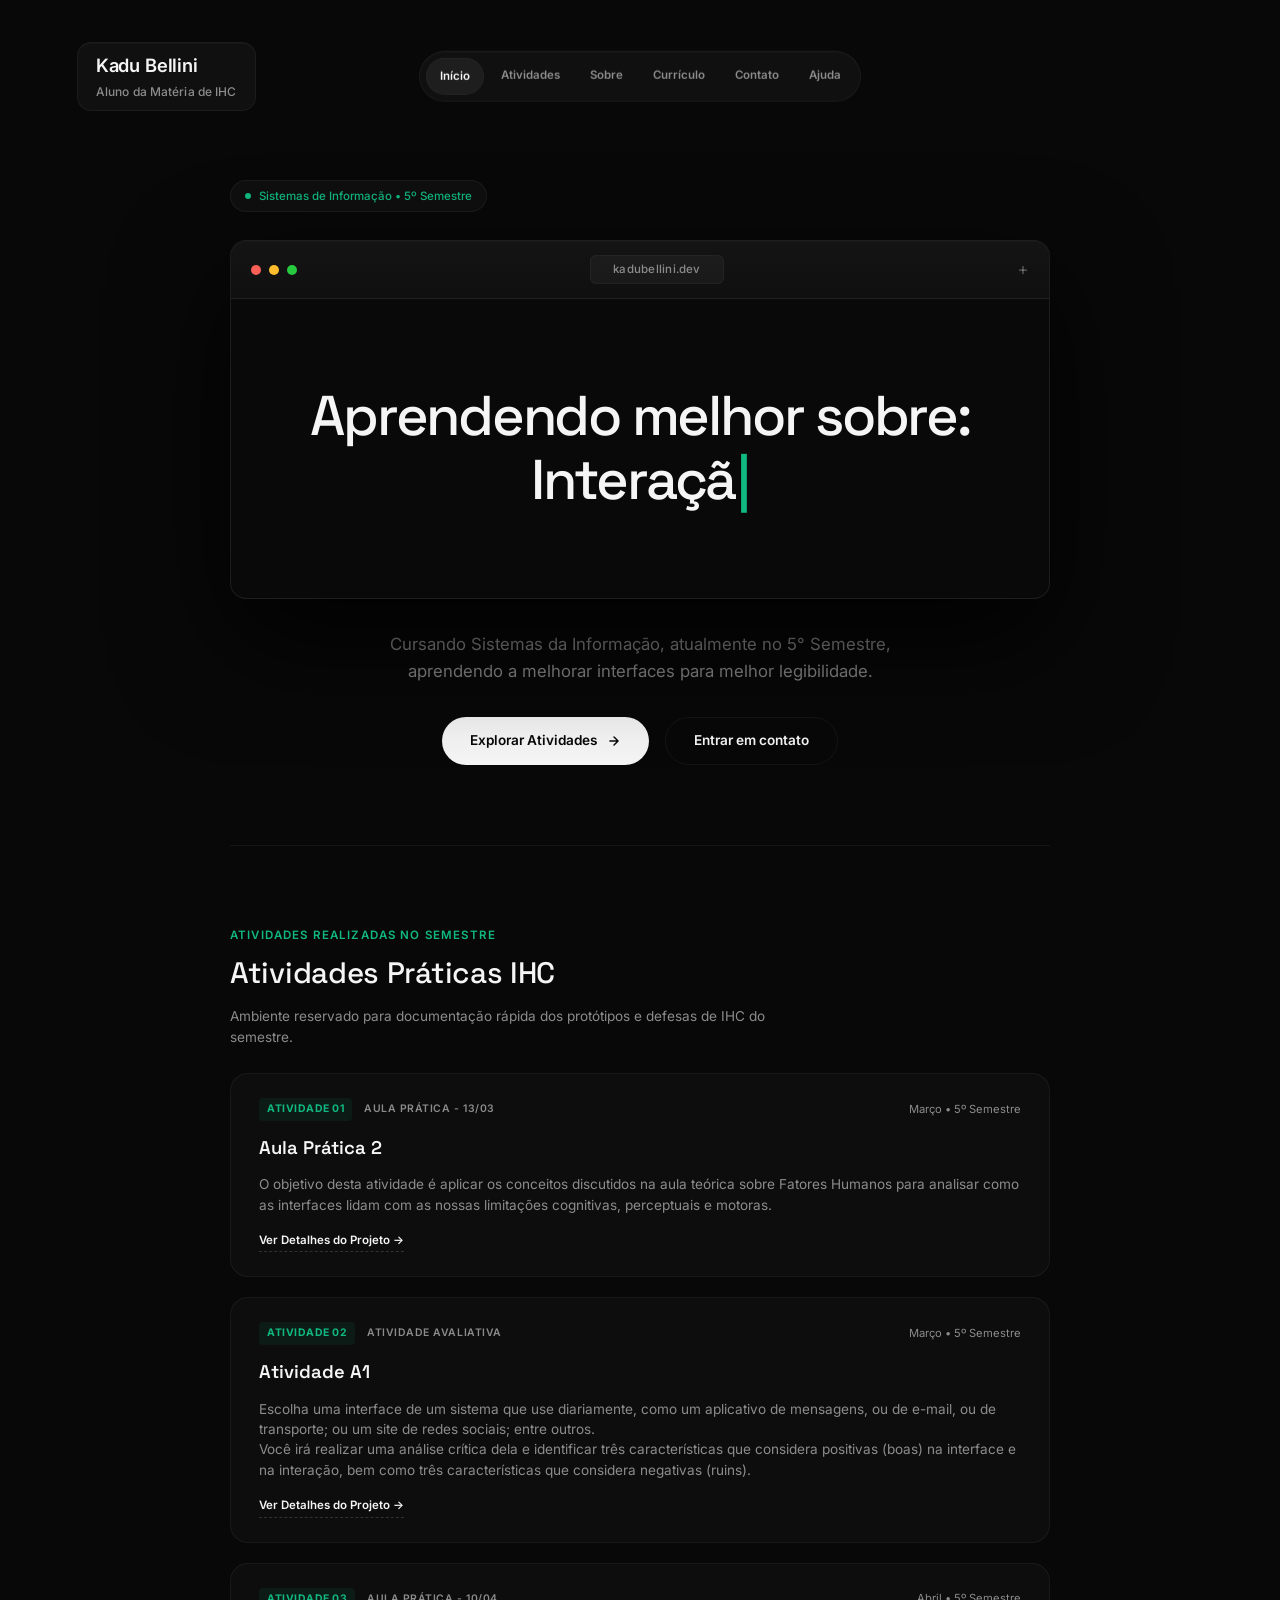
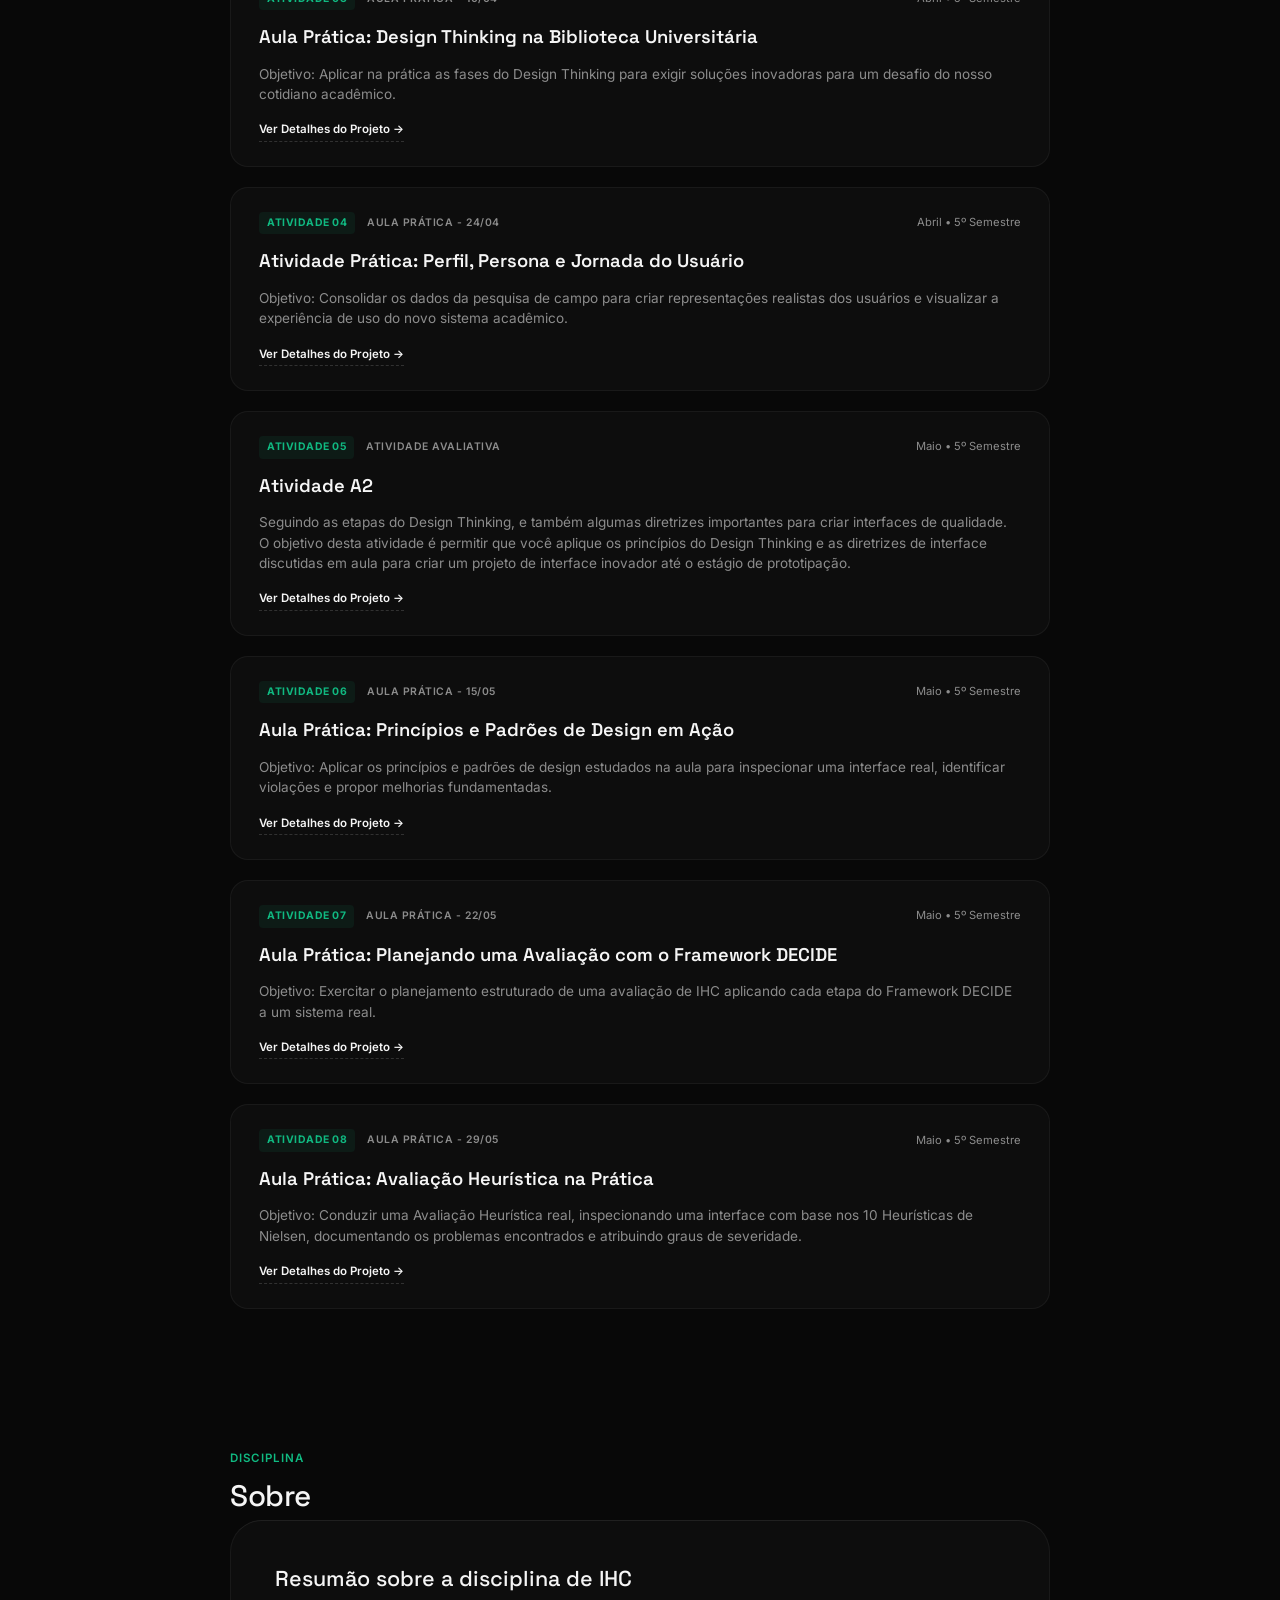
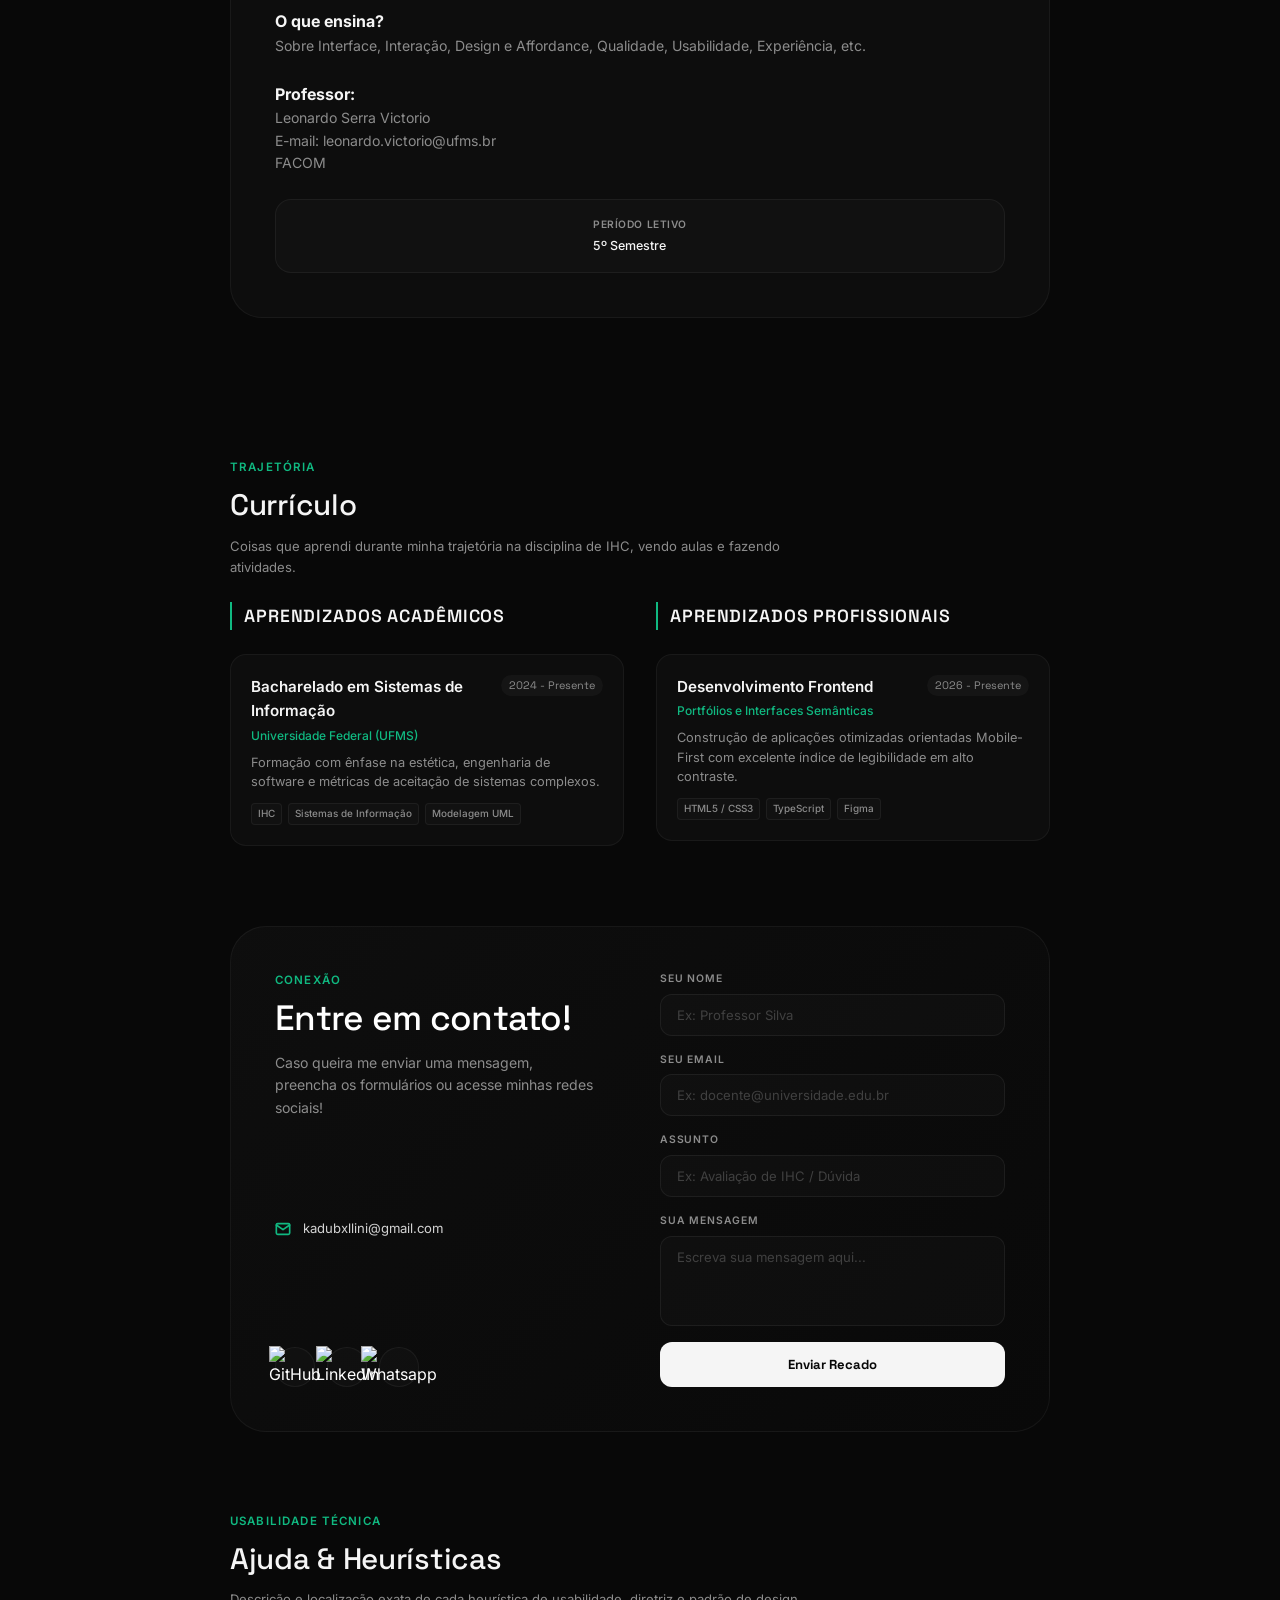
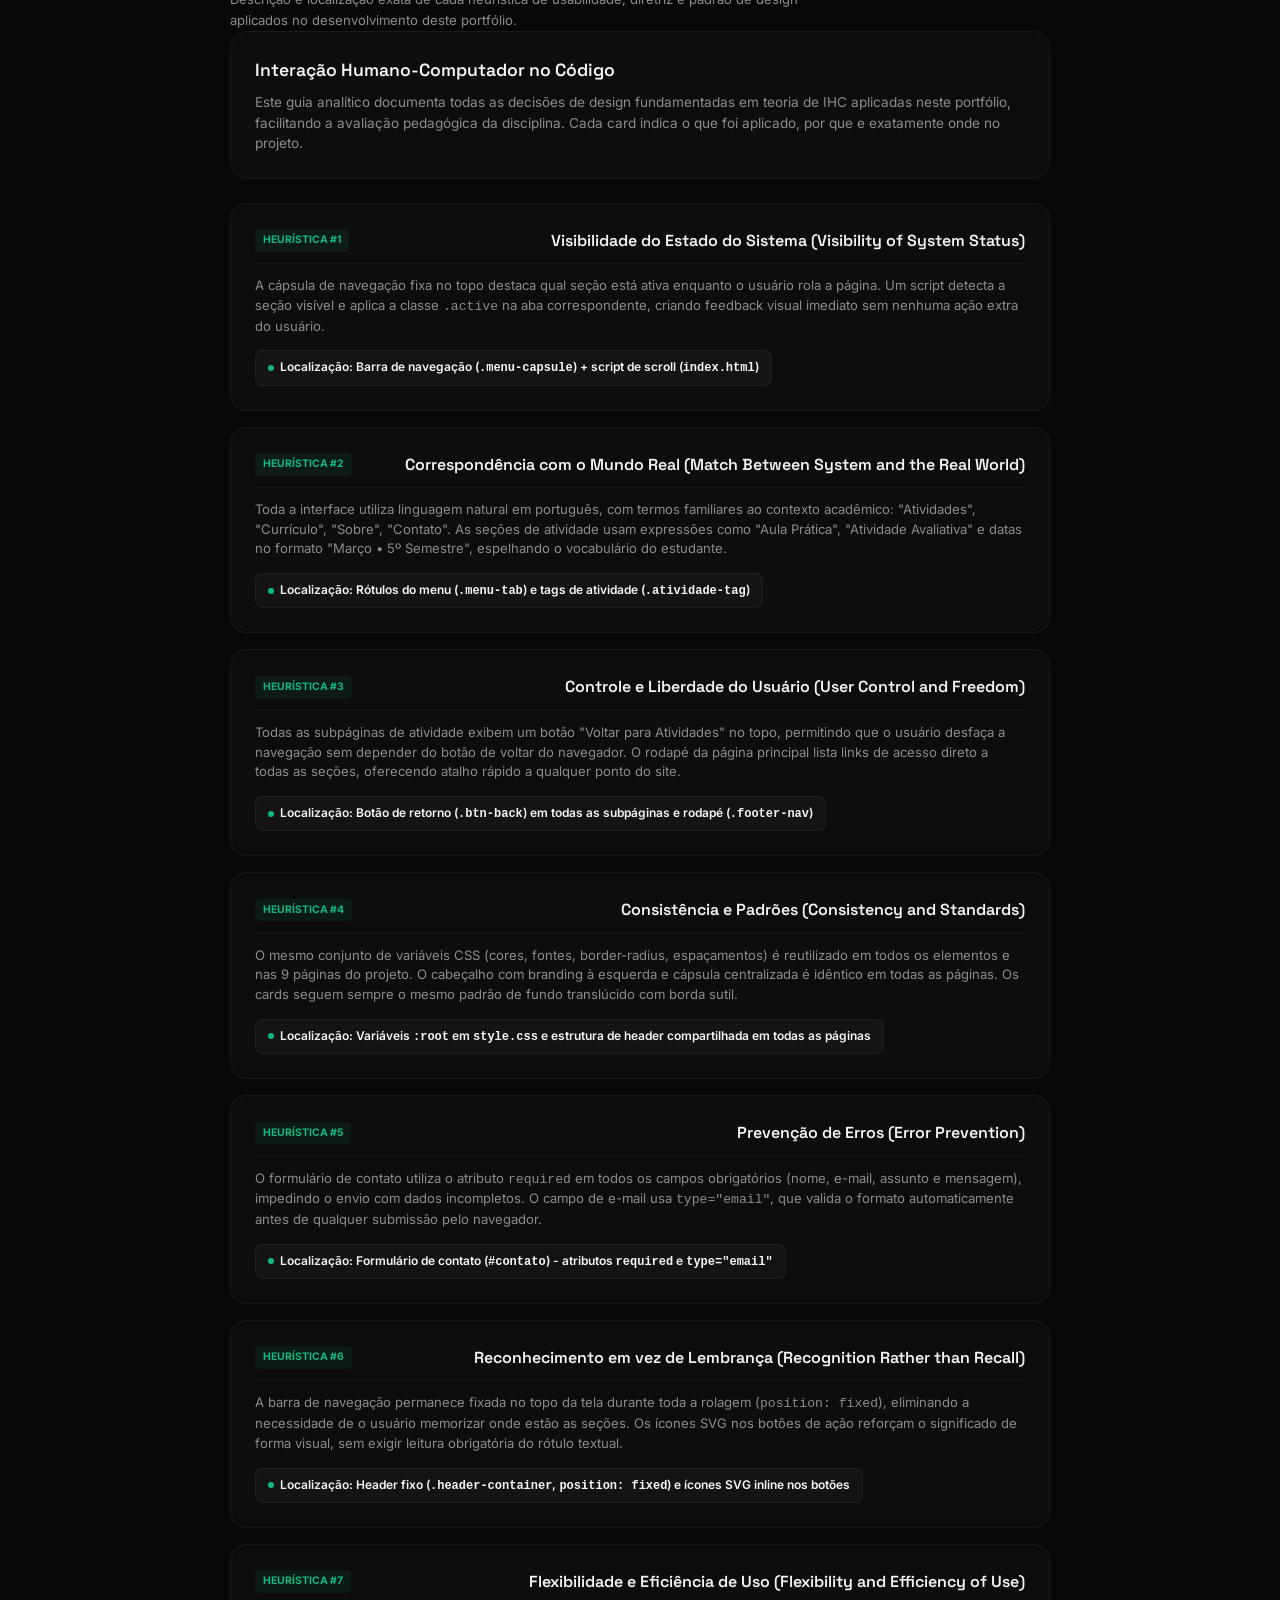
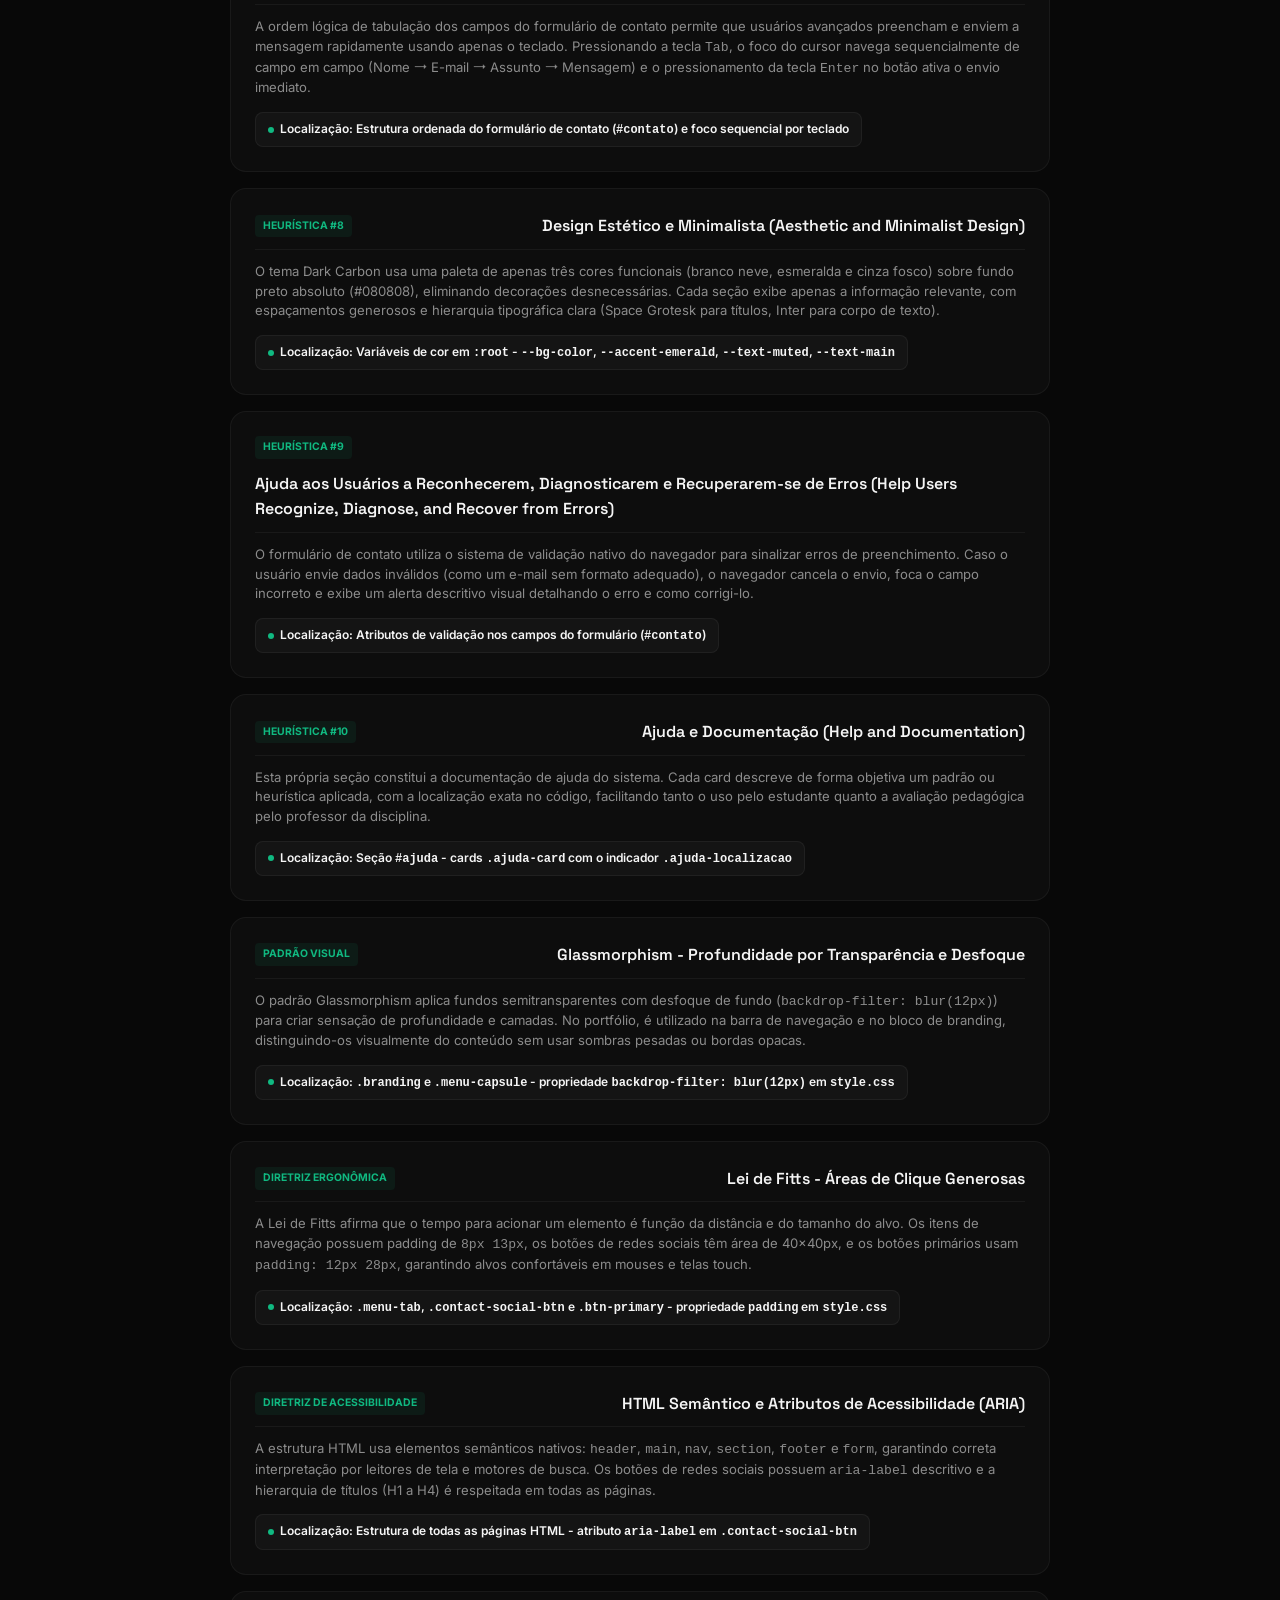
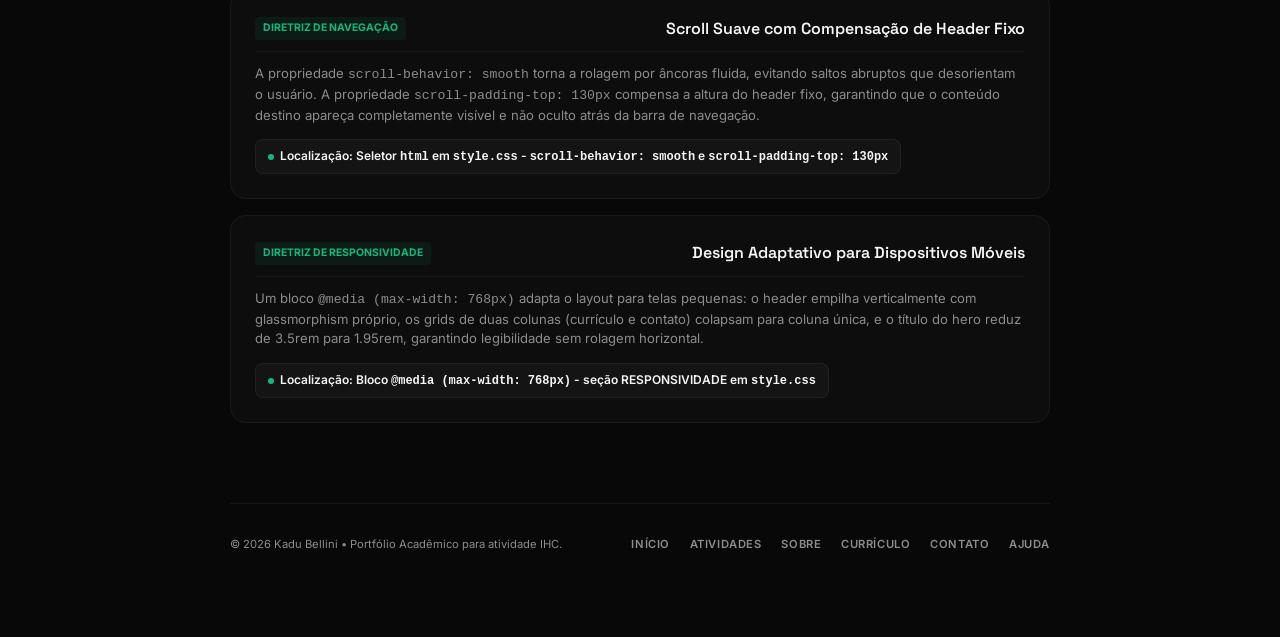
==== commit b8c44029: "leve estilização da home" ====
--- a/index.html
+++ b/index.html
@@ -1,672 +1,867 @@
 <!doctype html>
 <html lang="pt-BR">
-  <head>
-    <meta charset="UTF-8" />
-    <meta name="viewport" content="width=device-width, initial-scale=1.0" />
-    <title>Kadu Bellini • Portfólio de IHC</title>
-    <link rel="stylesheet" href="/style.css" />
-  </head>
-  <body>
-
-    <!-- HEADER -->
-    <header class="header-container">
-      <div class="branding">
-        <a href="#inicio" class="brand-name">Kadu Bellini</a>
-        <span class="brand-title">Aluno da Matéria de IHC</span>
-      </div>
-      <div class="menu-capsule">
-        <nav class="menu-inner">
-          <a href="#inicio" class="menu-tab active">Início</a>
-          <a href="#atividades" class="menu-tab">Atividades</a>
-          <a href="#sobre" class="menu-tab">Sobre</a>
-          <a href="#curriculo" class="menu-tab">Currículo</a>
-          <a href="#contato" class="menu-tab">Contato</a>
-          <a href="#ajuda" class="menu-tab">Ajuda</a>
-        </nav>
-      </div>
-      <!-- Espaçador invisível que mantém a cápsula centralizada -->
-      <div class="header-right-spacer"></div>
-    </header>
-
-    <main class="main-container">
-
-      <!-- HERO -->
-      <section id="inicio" class="hero-sec">
-        <div class="badge-academic">
-          <span class="badge-dot"></span>
-          <span>Sistemas de Informação • 5º Semestre</span>
-        </div>
-
-        <div class="mockup-browser">
-          <div class="browser-header">
-            <div class="browser-dots">
-              <span class="dot red"></span>
-              <span class="dot yellow"></span>
-              <span class="dot green"></span>
-            </div>
-            <div class="browser-tab-indicator">kadubellini.dev</div>
-            <div class="browser-plus">
-              <svg width="12" height="12" viewBox="0 0 24 24" fill="none" stroke="currentColor" stroke-width="2.5" stroke-linecap="round" stroke-linejoin="round"><line x1="12" y1="5" x2="12" y2="19"></line><line x1="5" y1="12" x2="19" y2="12"></line></svg>
-            </div>
-          </div>
-          <div class="browser-content">
-            <h1 class="hero-display-title">
-              Aprendendo melhor sobre:<br>
-              Interação Humano <span class="pixel-font">Computador.</span>
-            </h1>
-          </div>
-        </div>
-
-        <p class="hero-description" style="text-align: center; margin: 32px auto 32px auto;">
-          Cursando Sistemas da Informação, atualmente no 5° Semestre, aprendendo a melhorar interfaces para melhor legibilidade.
+
+<head>
+  <meta charset="UTF-8" />
+  <meta name="viewport" content="width=device-width, initial-scale=1.0" />
+  <title>Kadu Bellini • Portfólio de IHC</title>
+  <link rel="stylesheet" href="/style.css" />
+</head>
+
+<body>
+
+  <!-- HEADER -->
+  <header class="header-container">
+    <div class="branding">
+      <a href="#inicio" class="brand-name">Kadu Bellini</a>
+      <span class="brand-title">Aluno da Matéria de IHC</span>
+    </div>
+    <div class="menu-capsule">
+      <nav class="menu-inner">
+        <a href="#inicio" class="menu-tab active">Início</a>
+        <a href="#atividades" class="menu-tab">Atividades</a>
+        <a href="#sobre" class="menu-tab">Sobre</a>
+        <a href="#curriculo" class="menu-tab">Currículo</a>
+        <a href="#contato" class="menu-tab">Contato</a>
+        <a href="#ajuda" class="menu-tab">Ajuda</a>
+      </nav>
+    </div>
+    <!-- Espaçador invisível que mantém a cápsula centralizada -->
+    <div class="header-right-spacer"></div>
+  </header>
+
+  <main class="main-container">
+
+    <!-- HERO -->
+    <section id="inicio" class="hero-sec">
+      <div class="badge-academic">
+        <span class="badge-dot"></span>
+        <span>Sistemas de Informação • 5º Semestre</span>
+      </div>
+
+      <div class="mockup-browser">
+        <div class="browser-header">
+          <div class="browser-dots">
+            <span class="dot red"></span>
+            <span class="dot yellow"></span>
+            <span class="dot green"></span>
+          </div>
+          <div class="browser-tab-indicator">kadubellini.dev</div>
+          <div class="browser-plus">
+            <svg width="12" height="12" viewBox="0 0 24 24" fill="none" stroke="currentColor" stroke-width="2.5"
+              stroke-linecap="round" stroke-linejoin="round">
+              <line x1="12" y1="5" x2="12" y2="19"></line>
+              <line x1="5" y1="12" x2="19" y2="12"></line>
+            </svg>
+          </div>
+        </div>
+        <div class="browser-content">
+          <h1 class="hero-display-title" id="typewriter-container">
+            Aprendendo melhor sobre:<br>
+            Interação Humano <span class="pixel-font">Computador.</span>
+          </h1>
+        </div>
+      </div>
+
+      <p class="hero-description" style="text-align: center; margin: 32px auto 32px auto;">
+        Cursando Sistemas da Informação, atualmente no 5° Semestre, aprendendo a melhorar interfaces para melhor
+        legibilidade.
+      </p>
+
+      <div class="action-buttons" style="justify-content: center;">
+        <a href="#atividades" class="btn-primary">
+          <span>Explorar Atividades</span>
+          <svg width="14" height="14" viewBox="0 0 24 24" fill="none" stroke="currentColor" stroke-width="2.5"
+            stroke-linecap="round" stroke-linejoin="round">
+            <path d="M5 12h14M12 5l7 7-7 7" />
+          </svg>
+        </a>
+        <a href="#contato" class="btn-secondary">Entrar em contato</a>
+      </div>
+    </section>
+
+    <!-- ATIVIDADES -->
+    <section id="atividades">
+      <div class="section-header">
+        <span class="section-tag">Atividades realizadas no semestre</span>
+        <h2 class="section-title">Atividades Práticas IHC</h2>
+        <p style="color: var(--text-muted); font-size: 0.85rem; margin-top: 8px; max-width: 580px;">
+          Ambiente reservado para documentação rápida dos protótipos e defesas de IHC do semestre.
         </p>
-
-        <div class="action-buttons" style="justify-content: center;">
-          <a href="#atividades" class="btn-primary">
-            <span>Explorar Atividades</span>
-            <svg width="14" height="14" viewBox="0 0 24 24" fill="none" stroke="currentColor" stroke-width="2.5" stroke-linecap="round" stroke-linejoin="round"><path d="M5 12h14M12 5l7 7-7 7"/></svg>
-          </a>
-          <a href="#contato" class="btn-secondary">Entrar em contato</a>
-        </div>
-      </section>
-
-      <!-- ATIVIDADES -->
-      <section id="atividades">
-        <div class="section-header">
-          <span class="section-tag">Atividades realizadas no semestre</span>
-          <h2 class="section-title">Atividades Práticas IHC</h2>
-          <p style="color: var(--text-muted); font-size: 0.85rem; margin-top: 8px; max-width: 580px;">
-            Ambiente reservado para documentação rápida dos protótipos e defesas de IHC do semestre.
+      </div>
+
+      <!-- Para adicionar novas atividades: duplique um .atividade-bloco abaixo -->
+      <div class="atividades-praticas-container">
+
+        <!-- Atividade 01 -->
+        <div class="atividade-bloco">
+          <div class="atividade-header">
+            <div class="atividade-meta">
+              <span class="atividade-numero">Atividade 01</span>
+              <span class="atividade-tag">Aula Prática - 13/03</span>
+            </div>
+            <span class="atividade-data">Março • 5º Semestre</span>
+          </div>
+          <h3 class="atividade-titulo">Aula Prática 2</h3>
+          <p class="atividade-descricao">
+            O objetivo desta atividade é aplicar os conceitos discutidos na aula teórica sobre Fatores Humanos para
+            analisar como as interfaces lidam com as nossas limitações cognitivas, perceptuais e motoras.
           </p>
-        </div>
-
-        <!-- Para adicionar novas atividades: duplique um .atividade-bloco abaixo -->
-        <div class="atividades-praticas-container">
-
-          <!-- Atividade 01 -->
-          <div class="atividade-bloco">
-            <div class="atividade-header">
-              <div class="atividade-meta">
-                <span class="atividade-numero">Atividade 01</span>
-                <span class="atividade-tag">Aula Prática - 13/03</span>
+          <div class="atividade-links">
+            <a href="atividades/atividade1.html" target="_blank" class="atividade-link-btn">Ver Detalhes do Projeto
+              →</a>
+          </div>
+        </div>
+
+        <!-- Atividade 02 -->
+        <div class="atividade-bloco">
+          <div class="atividade-header">
+            <div class="atividade-meta">
+              <span class="atividade-numero">Atividade 02</span>
+              <span class="atividade-tag">Atividade Avaliativa</span>
+            </div>
+            <span class="atividade-data">Março • 5º Semestre</span>
+          </div>
+          <h3 class="atividade-titulo">Atividade A1</h3>
+          <p class="atividade-descricao">
+            Escolha uma interface de um sistema que use diariamente, como um aplicativo de mensagens, ou de e-mail, ou
+            de transporte; ou um site de redes sociais; entre outros.<br>
+            Você irá realizar uma análise crítica dela e identificar três características que considera positivas (boas)
+            na interface e na interação, bem como três características que considera negativas (ruins).
+          </p>
+          <div class="atividade-links">
+            <a href="atividades/atividade2.html" target="_blank" class="atividade-link-btn">Ver Detalhes do Projeto
+              →</a>
+          </div>
+        </div>
+
+        <!-- Atividade 03 -->
+        <div class="atividade-bloco">
+          <div class="atividade-header">
+            <div class="atividade-meta">
+              <span class="atividade-numero">Atividade 03</span>
+              <span class="atividade-tag">Aula Prática - 10/04</span>
+            </div>
+            <span class="atividade-data">Abril • 5º Semestre</span>
+          </div>
+          <h3 class="atividade-titulo">Aula Prática: Design Thinking na Biblioteca Universitária</h3>
+          <p class="atividade-descricao">
+            Objetivo: Aplicar na prática as fases do Design Thinking para exigir soluções inovadoras para um desafio do
+            nosso cotidiano acadêmico.
+          </p>
+          <div class="atividade-links">
+            <a href="atividades/atividade3.html" target="_blank" class="atividade-link-btn">Ver Detalhes do Projeto
+              →</a>
+          </div>
+        </div>
+
+        <!-- Atividade 04 -->
+        <div class="atividade-bloco">
+          <div class="atividade-header">
+            <div class="atividade-meta">
+              <span class="atividade-numero">Atividade 04</span>
+              <span class="atividade-tag">Aula Prática - 24/04</span>
+            </div>
+            <span class="atividade-data">Abril • 5º Semestre</span>
+          </div>
+          <h3 class="atividade-titulo">Atividade Prática: Perfil, Persona e Jornada do Usuário</h3>
+          <p class="atividade-descricao">
+            Objetivo: Consolidar os dados da pesquisa de campo para criar representações realistas dos usuários e
+            visualizar a experiência de uso do novo sistema acadêmico.
+          </p>
+          <div class="atividade-links">
+            <a href="atividades/atividade4.html" target="_blank" class="atividade-link-btn">Ver Detalhes do Projeto
+              →</a>
+          </div>
+        </div>
+
+        <!-- Atividade 05 -->
+        <div class="atividade-bloco">
+          <div class="atividade-header">
+            <div class="atividade-meta">
+              <span class="atividade-numero">Atividade 05</span>
+              <span class="atividade-tag">Atividade Avaliativa</span>
+            </div>
+            <span class="atividade-data">Maio • 5º Semestre</span>
+          </div>
+          <h3 class="atividade-titulo">Atividade A2</h3>
+          <p class="atividade-descricao">
+            Seguindo as etapas do Design Thinking, e também algumas diretrizes importantes para criar interfaces de
+            qualidade.<br>
+            O objetivo desta atividade é permitir que você aplique os princípios do Design Thinking e as diretrizes de
+            interface discutidas em aula para criar um projeto de interface inovador até o estágio de prototipação.
+          </p>
+          <div class="atividade-links">
+            <a href="atividades/atividade5.html" target="_blank" class="atividade-link-btn">Ver Detalhes do Projeto
+              →</a>
+          </div>
+        </div>
+
+        <!-- Atividade 06 -->
+        <div class="atividade-bloco">
+          <div class="atividade-header">
+            <div class="atividade-meta">
+              <span class="atividade-numero">Atividade 06</span>
+              <span class="atividade-tag">Aula Prática - 15/05</span>
+            </div>
+            <span class="atividade-data">Maio • 5º Semestre</span>
+          </div>
+          <h3 class="atividade-titulo">Aula Prática: Princípios e Padrões de Design em Ação</h3>
+          <p class="atividade-descricao">
+            Objetivo: Aplicar os princípios e padrões de design estudados na aula para inspecionar uma interface real,
+            identificar violações e propor melhorias fundamentadas.
+          </p>
+          <div class="atividade-links">
+            <a href="atividades/atividade6.html" target="_blank" class="atividade-link-btn">Ver Detalhes do Projeto
+              →</a>
+          </div>
+        </div>
+
+        <!-- Atividade 07 -->
+        <div class="atividade-bloco">
+          <div class="atividade-header">
+            <div class="atividade-meta">
+              <span class="atividade-numero">Atividade 07</span>
+              <span class="atividade-tag">Aula Prática - 22/05</span>
+            </div>
+            <span class="atividade-data">Maio • 5º Semestre</span>
+          </div>
+          <h3 class="atividade-titulo">Aula Prática: Planejando uma Avaliação com o Framework DECIDE</h3>
+          <p class="atividade-descricao">
+            Objetivo: Exercitar o planejamento estruturado de uma avaliação de IHC aplicando cada etapa do Framework
+            DECIDE a um sistema real.
+          </p>
+          <div class="atividade-links">
+            <a href="atividades/atividade7.html" target="_blank" class="atividade-link-btn">Ver Detalhes do Projeto
+              →</a>
+          </div>
+        </div>
+
+        <!-- Atividade 08 -->
+        <div class="atividade-bloco">
+          <div class="atividade-header">
+            <div class="atividade-meta">
+              <span class="atividade-numero">Atividade 08</span>
+              <span class="atividade-tag">Aula Prática - 29/05</span>
+            </div>
+            <span class="atividade-data">Maio • 5º Semestre</span>
+          </div>
+          <h3 class="atividade-titulo">Aula Prática: Avaliação Heurística na Prática</h3>
+          <p class="atividade-descricao">
+            Objetivo: Conduzir uma Avaliação Heurística real, inspecionando uma interface com base nos 10 Heurísticas de
+            Nielsen, documentando os problemas encontrados e atribuindo graus de severidade.
+          </p>
+          <div class="atividade-links">
+            <a href="atividades/atividade8.html" target="_blank" class="atividade-link-btn">Ver Detalhes do Projeto
+              →</a>
+          </div>
+        </div>
+
+      </div>
+    </section>
+
+    <!-- SOBRE -->
+    <section id="sobre">
+      <div class="section-header">
+        <span class="section-tag">Disciplina</span>
+        <h2 class="section-title">Sobre</h2>
+      </div>
+
+      <div class="about-box">
+        <div class="about-content">
+          <h3 class="about-lead">Resumão sobre a disciplina de IHC</h3>
+          <div>
+            <strong>O que ensina?</strong>
+            <br>
+            <p class="about-text">
+              Sobre Interface, Interação, Design e Affordance, Qualidade, Usabilidade, Experiência, etc.
+            </p>
+          </div>
+          <div>
+            <strong>Professor:</strong>
+            <br>
+            <p class="about-text">
+              Leonardo Serra Victorio<br>
+              E-mail: leonardo.victorio@ufms.br<br>
+              FACOM
+            </p>
+          </div>
+          <div class="academic-meta-card">
+            <div class="academic-meta-title">Período Letivo</div>
+            <div class="academic-meta-value">5º Semestre</div>
+          </div>
+        </div>
+      </div>
+    </section>
+
+    <!-- CURRÍCULO -->
+    <section id="curriculo">
+      <div class="section-header">
+        <span class="section-tag">Trajetória</span>
+        <h2 class="section-title">Currículo</h2>
+        <p style="color: var(--text-muted); font-size: 0.82rem; margin-top: 6px; max-width: 580px;">
+          Coisas que aprendi durante minha trajetória na disciplina de IHC, vendo aulas e fazendo atividades.
+        </p>
+      </div>
+
+      <div class="curriculo-grid">
+        <!-- Coluna: Aprendizados Acadêmicos -->
+        <div class="curriculo-coluna">
+          <h3 class="curriculo-coluna-titulo">Aprendizados Acadêmicos</h3>
+          <div class="curriculo-item">
+            <div class="curriculo-item-header">
+              <div class="curriculo-item-titles">
+                <h4 class="curriculo-item-title">Bacharelado em Sistemas de Informação</h4>
+                <span class="curriculo-item-sub">Universidade Federal (UFMS)</span>
               </div>
-              <span class="atividade-data">Março • 5º Semestre</span>
-            </div>
-            <h3 class="atividade-titulo">Aula Prática 2</h3>
-            <p class="atividade-descricao">
-              O objetivo desta atividade é aplicar os conceitos discutidos na aula teórica sobre Fatores Humanos para analisar como as interfaces lidam com as nossas limitações cognitivas, perceptuais e motoras.
-            </p>
-            <div class="atividade-links">
-              <a href="atividades/atividade1.html" target="_blank" class="atividade-link-btn">Ver Detalhes do Projeto →</a>
-            </div>
-          </div>
-
-          <!-- Atividade 02 -->
-          <div class="atividade-bloco">
-            <div class="atividade-header">
-              <div class="atividade-meta">
-                <span class="atividade-numero">Atividade 02</span>
-                <span class="atividade-tag">Atividade Avaliativa</span>
+              <span class="curriculo-item-date">2024 - Presente</span>
+            </div>
+            <p class="curriculo-item-desc">
+              Formação com ênfase na estética, engenharia de software e métricas de aceitação de sistemas complexos.
+            </p>
+            <div class="curriculo-item-tags">
+              <span class="curriculo-item-tag">IHC</span>
+              <span class="curriculo-item-tag">Sistemas de Informação</span>
+              <span class="curriculo-item-tag">Modelagem UML</span>
+            </div>
+          </div>
+        </div>
+
+        <!-- Coluna: Aprendizados Profissionais -->
+        <div class="curriculo-coluna">
+          <h3 class="curriculo-coluna-titulo">Aprendizados Profissionais</h3>
+          <div class="curriculo-item">
+            <div class="curriculo-item-header">
+              <div class="curriculo-item-titles">
+                <h4 class="curriculo-item-title">Desenvolvimento Frontend</h4>
+                <span class="curriculo-item-sub">Portfólios e Interfaces Semânticas</span>
               </div>
-              <span class="atividade-data">Março • 5º Semestre</span>
-            </div>
-            <h3 class="atividade-titulo">Atividade A1</h3>
-            <p class="atividade-descricao">
-              Escolha uma interface de um sistema que use diariamente, como um aplicativo de mensagens, ou de e-mail, ou de transporte; ou um site de redes sociais; entre outros.<br>
-              Você irá realizar uma análise crítica dela e identificar três características que considera positivas (boas) na interface e na interação, bem como três características que considera negativas (ruins).
-            </p>
-            <div class="atividade-links">
-              <a href="atividades/atividade2.html" target="_blank" class="atividade-link-btn">Ver Detalhes do Projeto →</a>
-            </div>
-          </div>
-
-          <!-- Atividade 03 -->
-          <div class="atividade-bloco">
-            <div class="atividade-header">
-              <div class="atividade-meta">
-                <span class="atividade-numero">Atividade 03</span>
-                <span class="atividade-tag">Aula Prática - 10/04</span>
-              </div>
-              <span class="atividade-data">Abril • 5º Semestre</span>
-            </div>
-            <h3 class="atividade-titulo">Aula Prática: Design Thinking na Biblioteca Universitária</h3>
-            <p class="atividade-descricao">
-              Objetivo: Aplicar na prática as fases do Design Thinking para exigir soluções inovadoras para um desafio do nosso cotidiano acadêmico.
-            </p>
-            <div class="atividade-links">
-              <a href="atividades/atividade3.html" target="_blank" class="atividade-link-btn">Ver Detalhes do Projeto →</a>
-            </div>
-          </div>
-
-          <!-- Atividade 04 -->
-          <div class="atividade-bloco">
-            <div class="atividade-header">
-              <div class="atividade-meta">
-                <span class="atividade-numero">Atividade 04</span>
-                <span class="atividade-tag">Aula Prática - 24/04</span>
-              </div>
-              <span class="atividade-data">Abril • 5º Semestre</span>
-            </div>
-            <h3 class="atividade-titulo">Atividade Prática: Perfil, Persona e Jornada do Usuário</h3>
-            <p class="atividade-descricao">
-              Objetivo: Consolidar os dados da pesquisa de campo para criar representações realistas dos usuários e visualizar a experiência de uso do novo sistema acadêmico.
-            </p>
-            <div class="atividade-links">
-              <a href="atividades/atividade4.html" target="_blank" class="atividade-link-btn">Ver Detalhes do Projeto →</a>
-            </div>
-          </div>
-
-          <!-- Atividade 05 -->
-          <div class="atividade-bloco">
-            <div class="atividade-header">
-              <div class="atividade-meta">
-                <span class="atividade-numero">Atividade 05</span>
-                <span class="atividade-tag">Atividade Avaliativa</span>
-              </div>
-              <span class="atividade-data">Maio • 5º Semestre</span>
-            </div>
-            <h3 class="atividade-titulo">Atividade A2</h3>
-            <p class="atividade-descricao">
-              Seguindo as etapas do Design Thinking, e também algumas diretrizes importantes para criar interfaces de qualidade.<br>
-              O objetivo desta atividade é permitir que você aplique os princípios do Design Thinking e as diretrizes de interface discutidas em aula para criar um projeto de interface inovador até o estágio de prototipação.
-            </p>
-            <div class="atividade-links">
-              <a href="atividades/atividade5.html" target="_blank" class="atividade-link-btn">Ver Detalhes do Projeto →</a>
-            </div>
-          </div>
-
-          <!-- Atividade 06 -->
-          <div class="atividade-bloco">
-            <div class="atividade-header">
-              <div class="atividade-meta">
-                <span class="atividade-numero">Atividade 06</span>
-                <span class="atividade-tag">Aula Prática - 15/05</span>
-              </div>
-              <span class="atividade-data">Maio • 5º Semestre</span>
-            </div>
-            <h3 class="atividade-titulo">Aula Prática: Princípios e Padrões de Design em Ação</h3>
-            <p class="atividade-descricao">
-              Objetivo: Aplicar os princípios e padrões de design estudados na aula para inspecionar uma interface real, identificar violações e propor melhorias fundamentadas.
-            </p>
-            <div class="atividade-links">
-              <a href="atividades/atividade6.html" target="_blank" class="atividade-link-btn">Ver Detalhes do Projeto →</a>
-            </div>
-          </div>
-
-          <!-- Atividade 07 -->
-          <div class="atividade-bloco">
-            <div class="atividade-header">
-              <div class="atividade-meta">
-                <span class="atividade-numero">Atividade 07</span>
-                <span class="atividade-tag">Aula Prática - 22/05</span>
-              </div>
-              <span class="atividade-data">Maio • 5º Semestre</span>
-            </div>
-            <h3 class="atividade-titulo">Aula Prática: Planejando uma Avaliação com o Framework DECIDE</h3>
-            <p class="atividade-descricao">
-              Objetivo: Exercitar o planejamento estruturado de uma avaliação de IHC aplicando cada etapa do Framework DECIDE a um sistema real.
-            </p>
-            <div class="atividade-links">
-              <a href="atividades/atividade7.html" target="_blank" class="atividade-link-btn">Ver Detalhes do Projeto →</a>
-            </div>
-          </div>
-
-          <!-- Atividade 08 -->
-          <div class="atividade-bloco">
-            <div class="atividade-header">
-              <div class="atividade-meta">
-                <span class="atividade-numero">Atividade 08</span>
-                <span class="atividade-tag">Aula Prática - 29/05</span>
-              </div>
-              <span class="atividade-data">Maio • 5º Semestre</span>
-            </div>
-            <h3 class="atividade-titulo">Aula Prática: Avaliação Heurística na Prática</h3>
-            <p class="atividade-descricao">
-              Objetivo: Conduzir uma Avaliação Heurística real, inspecionando uma interface com base nos 10 Heurísticas de Nielsen, documentando os problemas encontrados e atribuindo graus de severidade.
-            </p>
-            <div class="atividade-links">
-              <a href="atividades/atividade8.html" target="_blank" class="atividade-link-btn">Ver Detalhes do Projeto →</a>
-            </div>
-          </div>
-
-        </div>
-      </section>
-
-      <!-- SOBRE -->
-      <section id="sobre">
-        <div class="section-header">
-          <span class="section-tag">Disciplina</span>
-          <h2 class="section-title">Sobre</h2>
-        </div>
-
-        <div class="about-box">
-          <div class="about-content">
-            <h3 class="about-lead">Resumão sobre a disciplina de IHC</h3>
-            <div>
-              <strong>O que ensina?</strong>
-              <br>
-              <p class="about-text">
-                Sobre Interface, Interação, Design e Affordance, Qualidade, Usabilidade, Experiência, etc.
-              </p>
-            </div>
-            <div>
-              <strong>Professor:</strong>
-              <br>
-              <p class="about-text">
-                Leonardo Serra Victorio<br>
-                E-mail: leonardo.victorio@ufms.br<br>
-                FACOM
-              </p>
-            </div>
-            <div class="academic-meta-card">
-              <div class="academic-meta-title">Período Letivo</div>
-              <div class="academic-meta-value">5º Semestre</div>
-            </div>
-          </div>
-        </div>
-      </section>
-
-      <!-- CURRÍCULO -->
-      <section id="curriculo">
-        <div class="section-header">
-          <span class="section-tag">Trajetória</span>
-          <h2 class="section-title">Currículo</h2>
-          <p style="color: var(--text-muted); font-size: 0.82rem; margin-top: 6px; max-width: 580px;">
-            Coisas que aprendi durante minha trajetória na disciplina de IHC, vendo aulas e fazendo atividades.
-          </p>
-        </div>
-
-        <div class="curriculo-grid">
-          <!-- Coluna: Aprendizados Acadêmicos -->
-          <div class="curriculo-coluna">
-            <h3 class="curriculo-coluna-titulo">Aprendizados Acadêmicos</h3>
-            <div class="curriculo-item">
-              <div class="curriculo-item-header">
-                <div class="curriculo-item-titles">
-                  <h4 class="curriculo-item-title">Bacharelado em Sistemas de Informação</h4>
-                  <span class="curriculo-item-sub">Universidade Federal (UFMS)</span>
-                </div>
-                <span class="curriculo-item-date">2024 - Presente</span>
-              </div>
-              <p class="curriculo-item-desc">
-                Formação com ênfase na estética, engenharia de software e métricas de aceitação de sistemas complexos.
-              </p>
-              <div class="curriculo-item-tags">
-                <span class="curriculo-item-tag">IHC</span>
-                <span class="curriculo-item-tag">Sistemas de Informação</span>
-                <span class="curriculo-item-tag">Modelagem UML</span>
-              </div>
-            </div>
-          </div>
-
-          <!-- Coluna: Aprendizados Profissionais -->
-          <div class="curriculo-coluna">
-            <h3 class="curriculo-coluna-titulo">Aprendizados Profissionais</h3>
-            <div class="curriculo-item">
-              <div class="curriculo-item-header">
-                <div class="curriculo-item-titles">
-                  <h4 class="curriculo-item-title">Desenvolvimento Frontend</h4>
-                  <span class="curriculo-item-sub">Portfólios e Interfaces Semânticas</span>
-                </div>
-                <span class="curriculo-item-date">2026 - Presente</span>
-              </div>
-              <p class="curriculo-item-desc">
-                Construção de aplicações otimizadas orientadas Mobile-First com excelente índice de legibilidade em alto contraste.
-              </p>
-              <div class="curriculo-item-tags">
-                <span class="curriculo-item-tag">HTML5 / CSS3</span>
-                <span class="curriculo-item-tag">TypeScript</span>
-                <span class="curriculo-item-tag">Figma</span>
-              </div>
-            </div>
-          </div>
-        </div>
-      </section>
-
-      <!-- CONTATO -->
-      <section id="contato" class="contact-sec">
-        <div class="contact-grid">
-          <div class="contact-info">
-            <div>
-              <span class="contact-tag">Conexão</span>
-              <h2 class="contact-title">Entre em contato!</h2>
-              <p class="contact-lead">
-                Caso queira me enviar uma mensagem, preencha os formulários ou acesse minhas redes sociais!
-              </p>
-            </div>
-            <div class="contact-channels">
-              <div class="contact-channel-item">
-                <svg width="16" height="16" viewBox="0 0 24 24" fill="none" stroke="currentColor" stroke-width="2.5" stroke-linecap="round" stroke-linejoin="round"><path d="M4 4h16c1.1 0 2 .9 2 2v12c0 1.1-.9 2-2 2H4c-1.1 0-2-.9-2-2V6c0-1.1.9-2 2-2z"/><polyline points="22,6 12,13 2,6"/></svg>
-                <span>kadubxllini@gmail.com</span>
-              </div>
-            </div>
-            <div class="contact-social">
-              <a href="https://github.com/kadubxllini" class="contact-social-btn" aria-label="GitHub">
-                <img src="https://img.icons8.com/?size=34&id=WCL5hPLvhUjQ&format=png&color=ffffff" alt="GitHub" />
-              </a>
-              <a href="https://www.linkedin.com/in/kadubxllini" class="contact-social-btn" aria-label="LinkedIn">
-                <img src="https://img.icons8.com/?size=33&id=NTCUeTIie8CC&format=png&color=ffffff" alt="LinkedIn" />
-              </a>
-              <a href="https://wa.me/5567999545408" class="contact-social-btn" aria-label="Whatsapp">
-                <img src="https://img.icons8.com/?size=33&id=ocJH9t0GGj7Y&format=png&color=ffffff" alt="Whatsapp" />
-              </a>
-            </div>
-          </div>
-
-          <!-- Formulário de contato (demonstração — sem backend) -->
-          <form class="contact-form" action="#" onsubmit="event.preventDefault(); alert('Mensagem fictícia de demonstração enviada!');">
-            <div class="form-group">
-              <label class="form-label" for="nome">Seu Nome</label>
-              <input type="text" id="nome" required class="form-input" placeholder="Ex: Professor Silva" />
-            </div>
-            <div class="form-group">
-              <label class="form-label" for="email">Seu Email</label>
-              <input type="email" id="email" required class="form-input" placeholder="Ex: docente@universidade.edu.br" />
-            </div>
-            <div class="form-group">
-              <label class="form-label" for="assunto">Assunto</label>
-              <input type="text" id="assunto" required class="form-input" placeholder="Ex: Avaliação de IHC / Dúvida" />
-            </div>
-            <div class="form-group">
-              <label class="form-label" for="mensagem">Sua Mensagem</label>
-              <textarea id="mensagem" required rows="4" class="form-input" placeholder="Escreva sua mensagem aqui..." style="resize: none;"></textarea>
-            </div>
-            <button type="submit" class="btn-form-submit">
-              <span>Enviar Recado</span>
-            </button>
-          </form>
-        </div>
-      </section>
-
-      <!-- AJUDA -->
-      <section id="ajuda">
-        <div class="section-header">
-          <span class="section-tag">Usabilidade Técnica</span>
-          <h2 class="section-title">Ajuda &amp; Heurísticas</h2>
-          <p style="color: var(--text-muted); font-size: 0.82rem; margin-top: 6px; max-width: 580px;">
-            Descrição e localização exata de cada heurística de usabilidade, diretriz e padrão de design aplicados no desenvolvimento deste portfólio.
-          </p>
-        </div>
-
-        <div class="ajuda-intro-card">
-          <h3 class="ajuda-intro-titulo">Interação Humano-Computador no Código</h3>
-          <p class="ajuda-intro-texto">
-            Este guia analítico documenta todas as decisões de design fundamentadas em teoria de IHC aplicadas neste portfólio, facilitando a avaliação pedagógica da disciplina. Cada card indica o que foi aplicado, por que e exatamente onde no projeto.
-          </p>
-        </div>
-
-        <div class="ajuda-grid">
-
-          <!-- Heurística #1 — Visibilidade do Estado do Sistema -->
-          <div class="ajuda-card">
-            <div class="ajuda-card-header">
-              <span class="ajuda-heuristica-num">Heurística #1</span>
-              <h3 class="ajuda-heuristica-nome">Visibilidade do Estado do Sistema (Visibility of System Status)</h3>
-            </div>
-            <div class="ajuda-card-body">
-              <p class="ajuda-texto">
-                A capsula de navegacao fixa no topo destaca qual secao esta ativa enquanto o usuario rola a pagina. Um script detecta a secao visivel e aplica a classe <code>.active</code> na aba correspondente, criando feedback visual imediato sem nenhuma acao extra do usuario.
-              </p>
-              <div class="ajuda-localizacao">
-                <span class="ajuda-localizacao-icon"></span>
-                <span>Localização: Barra de navegação (.menu-capsule) + script de scroll (index.html)</span>
-              </div>
-            </div>
-          </div>
-
-          <!-- Heurística #2 — Correspondência com o Mundo Real -->
-          <div class="ajuda-card">
-            <div class="ajuda-card-header">
-              <span class="ajuda-heuristica-num">Heurística #2</span>
-              <h3 class="ajuda-heuristica-nome">Correspondência com o Mundo Real (Match Between System and the Real World)</h3>
-            </div>
-            <div class="ajuda-card-body">
-              <p class="ajuda-texto">
-                Toda a interface utiliza linguagem natural em portugues, com termos familiares ao contexto academico: "Atividades", "Curriculo", "Sobre", "Contato". As secoes de atividade usam expressoes como "Aula Pratica", "Atividade Avaliativa" e datas no formato "Marco - 5o Semestre", espelhando o vocabulario do estudante.
-              </p>
-              <div class="ajuda-localizacao">
-                <span class="ajuda-localizacao-icon"></span>
-                <span>Localização: Rótulos do menu (.menu-tab) e tags de atividade (.atividade-tag)</span>
-              </div>
-            </div>
-          </div>
-
-          <!-- Heurística #3 — Controle e Liberdade do Usuário -->
-          <div class="ajuda-card">
-            <div class="ajuda-card-header">
-              <span class="ajuda-heuristica-num">Heurística #3</span>
-              <h3 class="ajuda-heuristica-nome">Controle e Liberdade do Usuário (User Control and Freedom)</h3>
-            </div>
-            <div class="ajuda-card-body">
-              <p class="ajuda-texto">
-                Todas as subpaginas de atividade exibem um botao "Voltar para Atividades" no topo, permitindo que o usuario desfaca a navegacao sem depender do botao de voltar do browser. O rodape da pagina principal lista links de acesso direto a todas as secoes, oferecendo atalho rapido a qualquer ponto do site.
-              </p>
-              <div class="ajuda-localizacao">
-                <span class="ajuda-localizacao-icon"></span>
-                <span>Localização: Botão de retorno (.btn-back) em todas as subpáginas e rodapé (.footer-nav)</span>
-              </div>
-            </div>
-          </div>
-
-          <!-- Heurística #4 — Consistência e Padrões -->
-          <div class="ajuda-card">
-            <div class="ajuda-card-header">
-              <span class="ajuda-heuristica-num">Heurística #4</span>
-              <h3 class="ajuda-heuristica-nome">Consistência e Padrões (Consistency and Standards)</h3>
-            </div>
-            <div class="ajuda-card-body">
-              <p class="ajuda-texto">
-                O mesmo conjunto de variaveis CSS (cores, fontes, border-radius, espacamentos) e reutilizado em todos os elementos e nas 9 paginas do projeto. O cabecalho com branding a esquerda e capsula centralizada e identico em todas as paginas. Os cards seguem sempre o mesmo padrao de fundo translucido com borda sutil.
-              </p>
-              <div class="ajuda-localizacao">
-                <span class="ajuda-localizacao-icon"></span>
-                <span>Localização: Variáveis :root em style.css e estrutura de header compartilhada em todas as páginas</span>
-              </div>
-            </div>
-          </div>
-
-          <!-- Heurística #5 — Prevenção de Erros -->
-          <div class="ajuda-card">
-            <div class="ajuda-card-header">
-              <span class="ajuda-heuristica-num">Heurística #5</span>
-              <h3 class="ajuda-heuristica-nome">Prevenção de Erros (Error Prevention)</h3>
-            </div>
-            <div class="ajuda-card-body">
-              <p class="ajuda-texto">
-                O formulario de contato utiliza o atributo <code>required</code> em todos os campos obrigatorios (nome, e-mail, assunto e mensagem), impedindo o envio com dados incompletos. O campo de e-mail usa <code>type="email"</code>, que valida o formato automaticamente antes de qualquer submissao pelo browser.
-              </p>
-              <div class="ajuda-localizacao">
-                <span class="ajuda-localizacao-icon"></span>
-                <span>Localização: Formulário de contato (#contato) — atributos required e type="email"</span>
-              </div>
-            </div>
-          </div>
-
-          <!-- Heurística #6 — Reconhecimento em vez de Lembrança -->
-          <div class="ajuda-card">
-            <div class="ajuda-card-header">
-              <span class="ajuda-heuristica-num">Heurística #6</span>
-              <h3 class="ajuda-heuristica-nome">Reconhecimento em vez de Lembrança (Recognition Rather than Recall)</h3>
-            </div>
-            <div class="ajuda-card-body">
-              <p class="ajuda-texto">
-                A barra de navegacao permanece fixada no topo da tela durante toda a rolagem (<code>position: fixed</code>), eliminando a necessidade de o usuario memorizar onde estao as secoes. Os icones SVG nos botoes de acao reforçam o significado de forma visual, sem exigir leitura obrigatoria do rotulo textual.
-              </p>
-              <div class="ajuda-localizacao">
-                <span class="ajuda-localizacao-icon"></span>
-                <span>Localização: Header fixo (.header-container, position: fixed) e ícones SVG inline nos botões</span>
-              </div>
-            </div>
-          </div>
-
-          <!-- Heurística #8 — Design Estético e Minimalista -->
-          <div class="ajuda-card">
-            <div class="ajuda-card-header">
-              <span class="ajuda-heuristica-num">Heurística #8</span>
-              <h3 class="ajuda-heuristica-nome">Design Estético e Minimalista (Aesthetic and Minimalist Design)</h3>
-            </div>
-            <div class="ajuda-card-body">
-              <p class="ajuda-texto">
-                O tema Dark Carbon usa uma paleta de apenas tres cores funcionais (branco neve, esmeralda e cinza fosco) sobre fundo preto absoluto (#080808), eliminando decoracoes desnecessarias. Cada secao exibe apenas a informacao relevante, com espacamentos generosos e hierarquia tipografica clara (Space Grotesk para titulos, Inter para corpo de texto).
-              </p>
-              <div class="ajuda-localizacao">
-                <span class="ajuda-localizacao-icon"></span>
-                <span>Localização: Variáveis de cor em :root — --bg-color, --accent-emerald, --text-muted, --text-main</span>
-              </div>
-            </div>
-          </div>
-
-          <!-- Heurística #10 — Ajuda e Documentação -->
-          <div class="ajuda-card">
-            <div class="ajuda-card-header">
-              <span class="ajuda-heuristica-num">Heurística #10</span>
-              <h3 class="ajuda-heuristica-nome">Ajuda e Documentação (Help and Documentation)</h3>
-            </div>
-            <div class="ajuda-card-body">
-              <p class="ajuda-texto">
-                Esta propria secao constitui a documentacao de ajuda do sistema. Cada card descreve de forma objetiva um padrao ou heuristica aplicada, com a localizacao exata no codigo, facilitando tanto o uso pelo estudante quanto a avaliacao pedagogica pelo professor da disciplina.
-              </p>
-              <div class="ajuda-localizacao">
-                <span class="ajuda-localizacao-icon"></span>
-                <span>Localização: Seção #ajuda — cards .ajuda-card com indicador .ajuda-localizacao</span>
-              </div>
-            </div>
-          </div>
-
-          <!-- Padrão: Glassmorphism -->
-          <div class="ajuda-card">
-            <div class="ajuda-card-header">
-              <span class="ajuda-heuristica-num">Padrão Visual</span>
-              <h3 class="ajuda-heuristica-nome">Glassmorphism — Profundidade por Transparência e Desfoque</h3>
-            </div>
-            <div class="ajuda-card-body">
-              <p class="ajuda-texto">
-                O padrao Glassmorphism aplica fundos semitransparentes com desfoque de fundo (<code>backdrop-filter: blur(12px)</code>) para criar sensacao de profundidade e camadas. No portfolio, e utilizado na barra de navegacao e no bloco de branding, distinguindo-os visualmente do conteudo sem usar sombras pesadas ou bordas opacas.
-              </p>
-              <div class="ajuda-localizacao">
-                <span class="ajuda-localizacao-icon"></span>
-                <span>Localização: .branding e .menu-capsule — propriedade backdrop-filter: blur(12px) em style.css</span>
-              </div>
-            </div>
-          </div>
-
-          <!-- Diretriz: Lei de Fitts -->
-          <div class="ajuda-card">
-            <div class="ajuda-card-header">
-              <span class="ajuda-heuristica-num">Diretriz Ergonômica</span>
-              <h3 class="ajuda-heuristica-nome">Lei de Fitts — Áreas de Clique Generosas</h3>
-            </div>
-            <div class="ajuda-card-body">
-              <p class="ajuda-texto">
-                A Lei de Fitts afirma que o tempo para acionar um elemento e funcao da distancia e do tamanho do alvo. Os itens de navegacao possuem padding de <code>8px 13px</code>, os botoes de redes sociais tem area de 40x40px, e os botoes primarios usam <code>padding: 12px 28px</code>, garantindo targets confotaveis em mouse e tela touch.
-              </p>
-              <div class="ajuda-localizacao">
-                <span class="ajuda-localizacao-icon"></span>
-                <span>Localização: .menu-tab, .contact-social-btn e .btn-primary — propriedade padding em style.css</span>
-              </div>
-            </div>
-          </div>
-
-          <!-- Diretriz: HTML Semântico e Acessibilidade -->
-          <div class="ajuda-card">
-            <div class="ajuda-card-header">
-              <span class="ajuda-heuristica-num">Diretriz de Acessibilidade</span>
-              <h3 class="ajuda-heuristica-nome">HTML Semântico e Atributos de Acessibilidade (ARIA)</h3>
-            </div>
-            <div class="ajuda-card-body">
-              <p class="ajuda-texto">
-                A estrutura HTML usa elementos semanticos nativos: header, main, nav, section, footer e form, garantindo correta interpretacao por leitores de tela e motores de busca. Os botoes de redes sociais possuem <code>aria-label</code> descritivo e a hierarquia de titulos (h1 a h4) e respeitada em todas as paginas.
-              </p>
-              <div class="ajuda-localizacao">
-                <span class="ajuda-localizacao-icon"></span>
-                <span>Localização: Estrutura de todas as páginas HTML — atributo aria-label em .contact-social-btn</span>
-              </div>
-            </div>
-          </div>
-
-          <!-- Diretriz: Scroll Suave + Compensação de Header -->
-          <div class="ajuda-card">
-            <div class="ajuda-card-header">
-              <span class="ajuda-heuristica-num">Diretriz de Navegação</span>
-              <h3 class="ajuda-heuristica-nome">Scroll Suave com Compensação de Header Fixo</h3>
-            </div>
-            <div class="ajuda-card-body">
-              <p class="ajuda-texto">
-                A propriedade <code>scroll-behavior: smooth</code> torna a rolagem por ancoras fluida, evitando saltos abruptos que desorientam o usuario. A propriedade <code>scroll-padding-top: 130px</code> compensa a altura do header fixo, garantindo que o conteudo destino apareça completamente visivel e nao oculto atras da barra de navegacao.
-              </p>
-              <div class="ajuda-localizacao">
-                <span class="ajuda-localizacao-icon"></span>
-                <span>Localização: Seletor html em style.css — scroll-behavior: smooth e scroll-padding-top: 130px</span>
-              </div>
-            </div>
-          </div>
-
-          <!-- Diretriz: Responsividade Mobile -->
-          <div class="ajuda-card">
-            <div class="ajuda-card-header">
-              <span class="ajuda-heuristica-num">Diretriz de Responsividade</span>
-              <h3 class="ajuda-heuristica-nome">Design Adaptativo para Dispositivos Móveis</h3>
-            </div>
-            <div class="ajuda-card-body">
-              <p class="ajuda-texto">
-                Um bloco <code>@media (max-width: 768px)</code> adapta o layout para telas pequenas: o header empilha verticalmente com glassmorphism proprio, os grids de duas colunas (curriculo e contato) colapsam para coluna unica, e o titulo do hero reduz de 3.5rem para 1.95rem, garantindo legibilidade sem rolagem horizontal.
-              </p>
-              <div class="ajuda-localizacao">
-                <span class="ajuda-localizacao-icon"></span>
-                <span>Localização: Bloco @media (max-width: 768px) — seção RESPONSIVIDADE em style.css</span>
-              </div>
-            </div>
-          </div>
-
-        </div>
-      </section>
-
-      <!-- RODAPÉ -->
-      <footer>
-        <p>© 2026 Kadu Bellini • Portfólio Acadêmico para atividade IHC.</p>
-        <div class="footer-nav">
-          <a href="#inicio" class="footer-nav-link">INÍCIO</a>
-          <a href="#atividades" class="footer-nav-link">ATIVIDADES</a>
-          <a href="#sobre" class="footer-nav-link">SOBRE</a>
-          <a href="#curriculo" class="footer-nav-link">CURRÍCULO</a>
-          <a href="#ajuda" class="footer-nav-link">AJUDA</a>
-          <a href="#contato" class="footer-nav-link">CONTATO</a>
-        </div>
-      </footer>
-
-    </main>
-
-    <!-- Script: destaca a aba ativa na cápsula conforme o scroll -->
-    <script>
-      const menuTabs = document.querySelectorAll('.menu-tab');
-
-      menuTabs.forEach(link => {
-        link.addEventListener('click', () => {
-          menuTabs.forEach(tab => tab.classList.remove('active'));
-          link.classList.add('active');
-        });
+              <span class="curriculo-item-date">2026 - Presente</span>
+            </div>
+            <p class="curriculo-item-desc">
+              Construção de aplicações otimizadas orientadas Mobile-First com excelente índice de legibilidade em alto
+              contraste.
+            </p>
+            <div class="curriculo-item-tags">
+              <span class="curriculo-item-tag">HTML5 / CSS3</span>
+              <span class="curriculo-item-tag">TypeScript</span>
+              <span class="curriculo-item-tag">Figma</span>
+            </div>
+          </div>
+        </div>
+      </div>
+    </section>
+
+    <!-- CONTATO -->
+    <section id="contato" class="contact-sec">
+      <div class="contact-grid">
+        <div class="contact-info">
+          <div>
+            <span class="contact-tag">Conexão</span>
+            <h2 class="contact-title">Entre em contato!</h2>
+            <p class="contact-lead">
+              Caso queira me enviar uma mensagem, preencha os formulários ou acesse minhas redes sociais!
+            </p>
+          </div>
+          <div class="contact-channels">
+            <div class="contact-channel-item">
+              <svg width="16" height="16" viewBox="0 0 24 24" fill="none" stroke="currentColor" stroke-width="2.5"
+                stroke-linecap="round" stroke-linejoin="round">
+                <path d="M4 4h16c1.1 0 2 .9 2 2v12c0 1.1-.9 2-2 2H4c-1.1 0-2-.9-2-2V6c0-1.1.9-2 2-2z" />
+                <polyline points="22,6 12,13 2,6" />
+              </svg>
+              <span>kadubxllini@gmail.com</span>
+            </div>
+          </div>
+          <div class="contact-social">
+            <a href="https://github.com/kadubxllini" class="contact-social-btn" aria-label="GitHub">
+              <img src="https://img.icons8.com/?size=34&id=WCL5hPLvhUjQ&format=png&color=ffffff" alt="GitHub" />
+            </a>
+            <a href="https://www.linkedin.com/in/kadubxllini" class="contact-social-btn" aria-label="LinkedIn">
+              <img src="https://img.icons8.com/?size=33&id=NTCUeTIie8CC&format=png&color=ffffff" alt="LinkedIn" />
+            </a>
+            <a href="https://wa.me/5567999545408" class="contact-social-btn" aria-label="Whatsapp">
+              <img src="https://img.icons8.com/?size=33&id=ocJH9t0GGj7Y&format=png&color=ffffff" alt="Whatsapp" />
+            </a>
+          </div>
+        </div>
+
+        <!-- Formulário de contato (demonstração - sem backend) -->
+        <form class="contact-form" action="#"
+          onsubmit="event.preventDefault(); alert('Mensagem enviada com sucesso!');">
+          <div class="form-group">
+            <label class="form-label" for="nome">Seu Nome</label>
+            <input type="text" id="nome" required class="form-input" placeholder="Ex: Professor Silva" />
+          </div>
+          <div class="form-group">
+            <label class="form-label" for="email">Seu Email</label>
+            <input type="email" id="email" required class="form-input" placeholder="Ex: docente@universidade.edu.br" />
+          </div>
+          <div class="form-group">
+            <label class="form-label" for="assunto">Assunto</label>
+            <input type="text" id="assunto" required class="form-input" placeholder="Ex: Avaliação de IHC / Dúvida" />
+          </div>
+          <div class="form-group">
+            <label class="form-label" for="mensagem">Sua Mensagem</label>
+            <textarea id="mensagem" required rows="4" class="form-input" placeholder="Escreva sua mensagem aqui..."
+              style="resize: none;"></textarea>
+          </div>
+          <button type="submit" class="btn-form-submit">
+            <span>Enviar Recado</span>
+          </button>
+        </form>
+      </div>
+    </section>
+
+    <!-- AJUDA -->
+    <section id="ajuda">
+      <div class="section-header">
+        <span class="section-tag">Usabilidade Técnica</span>
+        <h2 class="section-title">Ajuda &amp; Heurísticas</h2>
+        <p style="color: var(--text-muted); font-size: 0.82rem; margin-top: 6px; max-width: 580px;">
+          Descrição e localização exata de cada heurística de usabilidade, diretriz e padrão de design aplicados no
+          desenvolvimento deste portfólio.
+        </p>
+      </div>
+
+      <div class="ajuda-intro-card">
+        <h3 class="ajuda-intro-titulo">Interação Humano-Computador no Código</h3>
+        <p class="ajuda-intro-texto">
+          Este guia analítico documenta todas as decisões de design fundamentadas em teoria de IHC aplicadas neste
+          portfólio, facilitando a avaliação pedagógica da disciplina. Cada card indica o que foi aplicado, por que e
+          exatamente onde no projeto.
+        </p>
+      </div>
+
+      <div class="ajuda-grid">
+
+        <!-- Heurística #1 - Visibilidade do Estado do Sistema -->
+        <div class="ajuda-card">
+          <div class="ajuda-card-header">
+            <span class="ajuda-heuristica-num">Heurística #1</span>
+            <h3 class="ajuda-heuristica-nome">Visibilidade do Estado do Sistema (Visibility of System Status)</h3>
+          </div>
+          <div class="ajuda-card-body">
+            <p class="ajuda-texto">
+              A cápsula de navegação fixa no topo destaca qual seção está ativa enquanto o usuário rola a página. Um
+              script detecta a seção visível e aplica a classe <code>.active</code> na aba correspondente, criando
+              feedback visual imediato sem nenhuma ação extra do usuário.
+            </p>
+            <div class="ajuda-localizacao">
+              <span class="ajuda-localizacao-icon"></span>
+              <span>Localização: Barra de navegação (<code>.menu-capsule</code>) + script de scroll
+                (<code>index.html</code>)</span>
+            </div>
+          </div>
+        </div>
+
+        <!-- Heurística #2 - Correspondência com o Mundo Real -->
+        <div class="ajuda-card">
+          <div class="ajuda-card-header">
+            <span class="ajuda-heuristica-num">Heurística #2</span>
+            <h3 class="ajuda-heuristica-nome">Correspondência com o Mundo Real (Match Between System and the Real World)
+            </h3>
+          </div>
+          <div class="ajuda-card-body">
+            <p class="ajuda-texto">
+              Toda a interface utiliza linguagem natural em português, com termos familiares ao contexto acadêmico:
+              "Atividades", "Currículo", "Sobre", "Contato". As seções de atividade usam expressões como "Aula Prática",
+              "Atividade Avaliativa" e datas no formato "Março • 5º Semestre", espelhando o vocabulário do estudante.
+            </p>
+            <div class="ajuda-localizacao">
+              <span class="ajuda-localizacao-icon"></span>
+              <span>Localização: Rótulos do menu (<code>.menu-tab</code>) e tags de atividade
+                (<code>.atividade-tag</code>)</span>
+            </div>
+          </div>
+        </div>
+
+        <!-- Heurística #3 - Controle e Liberdade do Usuário -->
+        <div class="ajuda-card">
+          <div class="ajuda-card-header">
+            <span class="ajuda-heuristica-num">Heurística #3</span>
+            <h3 class="ajuda-heuristica-nome">Controle e Liberdade do Usuário (User Control and Freedom)</h3>
+          </div>
+          <div class="ajuda-card-body">
+            <p class="ajuda-texto">
+              Todas as subpáginas de atividade exibem um botão "Voltar para Atividades" no topo, permitindo que o
+              usuário desfaça a navegação sem depender do botão de voltar do navegador. O rodapé da página principal
+              lista
+              links de acesso direto a todas as seções, oferecendo atalho rápido a qualquer ponto do site.
+            </p>
+            <div class="ajuda-localizacao">
+              <span class="ajuda-localizacao-icon"></span>
+              <span>Localização: Botão de retorno (<code>.btn-back</code>) em todas as subpáginas e rodapé
+                (<code>.footer-nav</code>)</span>
+            </div>
+          </div>
+        </div>
+
+        <!-- Heurística #4 - Consistência e Padrões -->
+        <div class="ajuda-card">
+          <div class="ajuda-card-header">
+            <span class="ajuda-heuristica-num">Heurística #4</span>
+            <h3 class="ajuda-heuristica-nome">Consistência e Padrões (Consistency and Standards)</h3>
+          </div>
+          <div class="ajuda-card-body">
+            <p class="ajuda-texto">
+              O mesmo conjunto de variáveis CSS (cores, fontes, border-radius, espaçamentos) é reutilizado em todos os
+              elementos e nas 9 páginas do projeto. O cabeçalho com branding à esquerda e cápsula centralizada é
+              idêntico em todas as páginas. Os cards seguem sempre o mesmo padrão de fundo translúcido com borda sutil.
+            </p>
+            <div class="ajuda-localizacao">
+              <span class="ajuda-localizacao-icon"></span>
+              <span>Localização: Variáveis <code>:root</code> em <code>style.css</code> e estrutura de header
+                compartilhada em todas as
+                páginas</span>
+            </div>
+          </div>
+        </div>
+
+        <!-- Heurística #5 - Prevenção de Erros -->
+        <div class="ajuda-card">
+          <div class="ajuda-card-header">
+            <span class="ajuda-heuristica-num">Heurística #5</span>
+            <h3 class="ajuda-heuristica-nome">Prevenção de Erros (Error Prevention)</h3>
+          </div>
+          <div class="ajuda-card-body">
+            <p class="ajuda-texto">
+              O formulário de contato utiliza o atributo <code>required</code> em todos os campos obrigatórios (nome,
+              e-mail, assunto e mensagem), impedindo o envio com dados incompletos. O campo de e-mail usa
+              <code>type="email"</code>, que valida o formato automaticamente antes de qualquer submissão pelo
+              navegador.
+            </p>
+            <div class="ajuda-localizacao">
+              <span class="ajuda-localizacao-icon"></span>
+              <span>Localização: Formulário de contato (<code>#contato</code>) - atributos <code>required</code> e
+                <code>type="email"</code></span>
+            </div>
+          </div>
+        </div>
+
+        <!-- Heurística #6 - Reconhecimento em vez de Lembrança -->
+        <div class="ajuda-card">
+          <div class="ajuda-card-header">
+            <span class="ajuda-heuristica-num">Heurística #6</span>
+            <h3 class="ajuda-heuristica-nome">Reconhecimento em vez de Lembrança (Recognition Rather than Recall)</h3>
+          </div>
+          <div class="ajuda-card-body">
+            <p class="ajuda-texto">
+              A barra de navegação permanece fixada no topo da tela durante toda a rolagem
+              (<code>position: fixed</code>), eliminando a necessidade de o usuário memorizar onde estão as seções. Os
+              ícones SVG nos botões de ação reforçam o significado de forma visual, sem exigir leitura obrigatória do
+              rótulo textual.
+            </p>
+            <div class="ajuda-localizacao">
+              <span class="ajuda-localizacao-icon"></span>
+              <span>Localização: Header fixo (<code>.header-container</code>, <code>position: fixed</code>) e ícones SVG
+                inline nos botões</span>
+            </div>
+          </div>
+        </div>
+
+        <!-- Heurística #7 - Flexibilidade e Eficiência de Uso -->
+        <div class="ajuda-card">
+          <div class="ajuda-card-header">
+            <span class="ajuda-heuristica-num">Heurística #7</span>
+            <h3 class="ajuda-heuristica-nome">Flexibilidade e Eficiência de Uso (Flexibility and Efficiency of Use)</h3>
+          </div>
+          <div class="ajuda-card-body">
+            <p class="ajuda-texto">
+              A ordem lógica de tabulação dos campos do formulário de contato permite que usuários avançados preencham e
+              enviem a mensagem rapidamente usando apenas o teclado. Pressionando a tecla <code>Tab</code>, o foco do
+              cursor navega sequencialmente de campo em campo (Nome ⭢ E-mail ⭢ Assunto ⭢ Mensagem) e o pressionamento da
+              tecla <code>Enter</code> no botão ativa o envio imediato.
+            </p>
+            <div class="ajuda-localizacao">
+              <span class="ajuda-localizacao-icon"></span>
+              <span>Localização: Estrutura ordenada do formulário de contato (<code>#contato</code>) e foco sequencial
+                por teclado</span>
+            </div>
+          </div>
+        </div>
+
+        <!-- Heurística #8 - Design Estético e Minimalista -->
+        <div class="ajuda-card">
+          <div class="ajuda-card-header">
+            <span class="ajuda-heuristica-num">Heurística #8</span>
+            <h3 class="ajuda-heuristica-nome">Design Estético e Minimalista (Aesthetic and Minimalist Design)</h3>
+          </div>
+          <div class="ajuda-card-body">
+            <p class="ajuda-texto">
+              O tema Dark Carbon usa uma paleta de apenas três cores funcionais (branco neve, esmeralda e cinza fosco)
+              sobre fundo preto absoluto (#080808), eliminando decorações desnecessárias. Cada seção exibe apenas a
+              informação relevante, com espaçamentos generosos e hierarquia tipográfica clara (Space Grotesk para
+              títulos, Inter para corpo de texto).
+            </p>
+            <div class="ajuda-localizacao">
+              <span class="ajuda-localizacao-icon"></span>
+              <span>Localização: Variáveis de cor em <code>:root</code> - <code>--bg-color</code>,
+                <code>--accent-emerald</code>, <code>--text-muted</code>,
+                <code>--text-main</code></span>
+            </div>
+          </div>
+        </div>
+
+        <!-- Heurística #9 - Diagnóstico e Recuperação de Erros -->
+        <div class="ajuda-card">
+          <div class="ajuda-card-header">
+            <span class="ajuda-heuristica-num">Heurística #9</span>
+            <h3 class="ajuda-heuristica-nome">Ajuda aos Usuários a Reconhecerem, Diagnosticarem e Recuperarem-se de
+              Erros (Help Users Recognize, Diagnose, and Recover from Errors)</h3>
+          </div>
+          <div class="ajuda-card-body">
+            <p class="ajuda-texto">
+              O formulário de contato utiliza o sistema de validação nativo do navegador para sinalizar erros de
+              preenchimento. Caso o usuário envie dados inválidos (como um e-mail sem formato adequado), o navegador
+              cancela o envio, foca o campo incorreto e exibe um alerta descritivo visual detalhando o erro e como
+              corrigi-lo.
+            </p>
+            <div class="ajuda-localizacao">
+              <span class="ajuda-localizacao-icon"></span>
+              <span>Localização: Atributos de validação nos campos do formulário (<code>#contato</code>)</span>
+            </div>
+          </div>
+        </div>
+
+        <!-- Heurística #10 - Ajuda e Documentação -->
+        <div class="ajuda-card">
+          <div class="ajuda-card-header">
+            <span class="ajuda-heuristica-num">Heurística #10</span>
+            <h3 class="ajuda-heuristica-nome">Ajuda e Documentação (Help and Documentation)</h3>
+          </div>
+          <div class="ajuda-card-body">
+            <p class="ajuda-texto">
+              Esta própria seção constitui a documentação de ajuda do sistema. Cada card descreve de forma objetiva um
+              padrão ou heurística aplicada, com a localização exata no código, facilitando tanto o uso pelo estudante
+              quanto a avaliação pedagógica pelo professor da disciplina.
+            </p>
+            <div class="ajuda-localizacao">
+              <span class="ajuda-localizacao-icon"></span>
+              <span>Localização: Seção <code>#ajuda</code> - cards <code>.ajuda-card</code> com o indicador
+                <code>.ajuda-localizacao</code></span>
+            </div>
+          </div>
+        </div>
+
+        <!-- Padrão: Glassmorphism -->
+        <div class="ajuda-card">
+          <div class="ajuda-card-header">
+            <span class="ajuda-heuristica-num">Padrão Visual</span>
+            <h3 class="ajuda-heuristica-nome">Glassmorphism - Profundidade por Transparência e Desfoque</h3>
+          </div>
+          <div class="ajuda-card-body">
+            <p class="ajuda-texto">
+              O padrão Glassmorphism aplica fundos semitransparentes com desfoque de fundo
+              (<code>backdrop-filter: blur(12px)</code>) para criar sensação de profundidade e camadas. No portfólio, é
+              utilizado na barra de navegação e no bloco de branding, distinguindo-os visualmente do conteúdo sem usar
+              sombras pesadas ou bordas opacas.
+            </p>
+            <div class="ajuda-localizacao">
+              <span class="ajuda-localizacao-icon"></span>
+              <span>Localização: <code>.branding</code> e <code>.menu-capsule</code> - propriedade
+                <code>backdrop-filter: blur(12px)</code> em <code>style.css</code></span>
+            </div>
+          </div>
+        </div>
+
+        <!-- Diretriz: Lei de Fitts -->
+        <div class="ajuda-card">
+          <div class="ajuda-card-header">
+            <span class="ajuda-heuristica-num">Diretriz Ergonômica</span>
+            <h3 class="ajuda-heuristica-nome">Lei de Fitts - Áreas de Clique Generosas</h3>
+          </div>
+          <div class="ajuda-card-body">
+            <p class="ajuda-texto">
+              A Lei de Fitts afirma que o tempo para acionar um elemento é função da distância e do tamanho do alvo. Os
+              itens de navegação possuem padding de <code>8px 13px</code>, os botões de redes sociais têm área de
+              40x40px, e os botões primários usam <code>padding: 12px 28px</code>, garantindo alvos confortáveis em
+              mouses e telas touch.
+            </p>
+            <div class="ajuda-localizacao">
+              <span class="ajuda-localizacao-icon"></span>
+              <span>Localização: <code>.menu-tab</code>, <code>.contact-social-btn</code> e <code>.btn-primary</code> -
+                propriedade <code>padding</code> em <code>style.css</code></span>
+            </div>
+          </div>
+        </div>
+
+        <!-- Diretriz: HTML Semântico e Acessibilidade -->
+        <div class="ajuda-card">
+          <div class="ajuda-card-header">
+            <span class="ajuda-heuristica-num">Diretriz de Acessibilidade</span>
+            <h3 class="ajuda-heuristica-nome">HTML Semântico e Atributos de Acessibilidade (ARIA)</h3>
+          </div>
+          <div class="ajuda-card-body">
+            <p class="ajuda-texto">
+              A estrutura HTML usa elementos semânticos nativos: <code>header</code>, <code>main</code>,
+              <code>nav</code>, <code>section</code>, <code>footer</code> e <code>form</code>, garantindo
+              correta interpretação por leitores de tela e motores de busca. Os botões de redes sociais possuem
+              <code>aria-label</code> descritivo e a hierarquia de títulos (H1 a H4) é respeitada em todas as páginas.
+            </p>
+            <div class="ajuda-localizacao">
+              <span class="ajuda-localizacao-icon"></span>
+              <span>Localização: Estrutura de todas as páginas HTML - atributo <code>aria-label</code> em
+                <code>.contact-social-btn</code></span>
+            </div>
+          </div>
+        </div>
+
+        <!-- Diretriz: Scroll Suave + Compensação de Header -->
+        <div class="ajuda-card">
+          <div class="ajuda-card-header">
+            <span class="ajuda-heuristica-num">Diretriz de Navegação</span>
+            <h3 class="ajuda-heuristica-nome">Scroll Suave com Compensação de Header Fixo</h3>
+          </div>
+          <div class="ajuda-card-body">
+            <p class="ajuda-texto">
+              A propriedade <code>scroll-behavior: smooth</code> torna a rolagem por âncoras fluida, evitando saltos
+              abruptos que desorientam o usuário. A propriedade <code>scroll-padding-top: 130px</code> compensa a altura
+              do header fixo, garantindo que o conteúdo destino apareça completamente visível e não oculto atrás da
+              barra de navegação.
+            </p>
+            <div class="ajuda-localizacao">
+              <span class="ajuda-localizacao-icon"></span>
+              <span>Localização: Seletor <code>html</code> em <code>style.css</code> -
+                <code>scroll-behavior: smooth</code> e <code>scroll-padding-top: 130px</code></span>
+            </div>
+          </div>
+        </div>
+
+        <!-- Diretriz: Responsividade Mobile -->
+        <div class="ajuda-card">
+          <div class="ajuda-card-header">
+            <span class="ajuda-heuristica-num">Diretriz de Responsividade</span>
+            <h3 class="ajuda-heuristica-nome">Design Adaptativo para Dispositivos Móveis</h3>
+          </div>
+          <div class="ajuda-card-body">
+            <p class="ajuda-texto">
+              Um bloco <code>@media (max-width: 768px)</code> adapta o layout para telas pequenas: o header empilha
+              verticalmente com glassmorphism próprio, os grids de duas colunas (currículo e contato) colapsam para
+              coluna única, e o título do hero reduz de 3.5rem para 1.95rem, garantindo legibilidade sem rolagem
+              horizontal.
+            </p>
+            <div class="ajuda-localizacao">
+              <span class="ajuda-localizacao-icon"></span>
+              <span>Localização: Bloco <code>@media (max-width: 768px)</code> - seção RESPONSIVIDADE em
+                <code>style.css</code></span>
+            </div>
+          </div>
+        </div>
+
+      </div>
+    </section>
+
+    <!-- RODAPÉ -->
+    <footer>
+      <p>© 2026 Kadu Bellini • Portfólio Acadêmico para atividade IHC.</p>
+      <div class="footer-nav">
+        <a href="#inicio" class="footer-nav-link">INÍCIO</a>
+        <a href="#atividades" class="footer-nav-link">ATIVIDADES</a>
+        <a href="#sobre" class="footer-nav-link">SOBRE</a>
+        <a href="#curriculo" class="footer-nav-link">CURRÍCULO</a>
+        <a href="#contato" class="footer-nav-link">CONTATO</a>
+        <a href="#ajuda" class="footer-nav-link">AJUDA</a>
+      </div>
+    </footer>
+
+  </main>
+
+  <!-- Script: destaca a aba ativa na cápsula conforme o scroll -->
+  <script>
+    const menuTabs = document.querySelectorAll('.menu-tab');
+
+    menuTabs.forEach(link => {
+      link.addEventListener('click', () => {
+        menuTabs.forEach(tab => tab.classList.remove('active'));
+        link.classList.add('active');
       });
-
-      window.addEventListener('scroll', () => {
-        let fromTop = window.scrollY + 200;
-        let activeId = 'inicio';
-
-        document.querySelectorAll('section').forEach(section => {
-          const id = section.getAttribute('id');
-          if (id && section.offsetTop <= fromTop && section.offsetTop + section.offsetHeight > fromTop) {
-            activeId = id;
-          }
-        });
-
-        if (window.scrollY < 100) activeId = 'inicio';
-
-        const targetTab = document.querySelector(`.menu-tab[href="#${activeId}"]`);
-        if (targetTab) {
-          menuTabs.forEach(tab => tab.classList.remove('active'));
-          targetTab.classList.add('active');
+    });
+
+    window.addEventListener('scroll', () => {
+      let fromTop = window.scrollY + 200;
+      let activeId = 'inicio';
+
+      document.querySelectorAll('section').forEach(section => {
+        const id = section.getAttribute('id');
+        if (id && section.offsetTop <= fromTop && section.offsetTop + section.offsetHeight > fromTop) {
+          activeId = id;
         }
       });
-    </script>
-
-  </body>
-</html>
+
+      if (window.scrollY < 100) activeId = 'inicio';
+
+      const targetTab = document.querySelector(`.menu-tab[href="#${activeId}"]`);
+      if (targetTab) {
+        menuTabs.forEach(tab => tab.classList.remove('active'));
+        targetTab.classList.add('active');
+      }
+    });
+
+    // Efeito Typewriter para o Hero
+    const typewriterContainer = document.getElementById('typewriter-container');
+    if (typewriterContainer) {
+      const line1Text = "Aprendendo melhor sobre:";
+      const line2TextPart1 = "Interação Humano ";
+      const line2TextPart2 = "Computador.";
+
+      function getHtmlForLength(len) {
+        let html = "";
+        const cursorHtml = '<span class="typewriter-cursor">|</span>';
+
+        if (len <= 24) {
+          html = `<span>${line1Text.substring(0, len)}</span>`;
+          return html + cursorHtml;
+        }
+
+        html = `<span>${line1Text}</span><br>`;
+        let rem = len - 24;
+
+        if (rem <= 17) {
+          html += `<span>${line2TextPart1.substring(0, rem)}</span>`;
+          return html + cursorHtml;
+        }
+
+        html += `<span>${line2TextPart1}</span>`;
+        let rem2 = rem - 17;
+
+        html += `<span class="pixel-font">${line2TextPart2.substring(0, rem2)}</span>`;
+        return html + cursorHtml;
+      }
+
+      let charIndex = 52;
+      let isDeleting = true;
+      let typingDelay = 100;
+      let erasingDelay = 40;
+      let pauseDelay = 3000;
+
+      function type() {
+        let currentHtml = getHtmlForLength(charIndex);
+        typewriterContainer.innerHTML = currentHtml;
+
+        if (isDeleting) {
+          charIndex--;
+          typingDelay = erasingDelay;
+        } else {
+          charIndex++;
+          typingDelay = 100;
+        }
+
+        if (!isDeleting && charIndex === 52) {
+          isDeleting = true;
+          typingDelay = pauseDelay;
+        } else if (isDeleting && charIndex === 0) {
+          isDeleting = false;
+          typingDelay = 500;
+        }
+
+        setTimeout(type, typingDelay);
+      }
+
+      setTimeout(type, 1500);
+    }
+  </script>
+
+</body>
+
+</html>
--- a/style.css
+++ b/style.css
@@ -48,7 +48,7 @@
 }
 
 /* ============================================================
-   HEADER — Branding à esquerda + cápsula centralizada
+   HEADER - Branding à esquerda + cápsula centralizada
    ============================================================ */
 
 .header-container {
@@ -105,7 +105,7 @@
   letter-spacing: 0.01em;
 }
 
-/* Cápsula de navegação — posicionada absolutamente no centro */
+/* Cápsula de navegação - posicionada absolutamente no centro */
 .menu-capsule {
   display: flex;
   align-items: center;
@@ -152,7 +152,7 @@
 }
 
 /* ============================================================
-   LAYOUT — Container principal e seções
+   LAYOUT - Container principal e seções
    ============================================================ */
 
 .main-container {
@@ -168,7 +168,7 @@
 }
 
 /* ============================================================
-   HERO — Mockup de browser com título principal
+   HERO - Mockup de browser com título principal
    ============================================================ */
 
 .hero-sec {
@@ -293,9 +293,10 @@
   color: var(--text-main);
   z-index: 2;
   position: relative;
-}
-
-/* Fonte pixel — usada no destaque "Computador." do hero */
+  min-height: 8.1rem;
+}
+
+/* Fonte pixel - usada no destaque "Computador." do hero */
 .pixel-font {
   font-family: 'Pixelify Sans', 'Courier New', monospace;
   font-style: normal;
@@ -314,7 +315,7 @@
 }
 
 /* ============================================================
-   BOTÕES — Primário (branco sólido) e Secundário (fantasma)
+   BOTÕES - Primário (branco sólido) e Secundário (fantasma)
    ============================================================ */
 
 .action-buttons {
@@ -363,7 +364,7 @@
 }
 
 /* ============================================================
-   TÍTULOS DE SEÇÃO — Tag verde + título principal
+   TÍTULOS DE SEÇÃO - Tag verde + título principal
    ============================================================ */
 
 .section-tag {
@@ -385,7 +386,7 @@
 }
 
 /* ============================================================
-   SOBRE — Card com informações da disciplina
+   SOBRE - Card com informações da disciplina
    ============================================================ */
 
 .about-box {
@@ -444,7 +445,7 @@
 }
 
 /* ============================================================
-   CONTATO — Grid com info + formulário
+   CONTATO - Grid com info + formulário
    ============================================================ */
 
 .contact-sec {
@@ -606,7 +607,7 @@
 }
 
 /* ============================================================
-   ATIVIDADES — Lista de blocos de atividades do semestre
+   ATIVIDADES - Lista de blocos de atividades do semestre
    ============================================================ */
 
 .atividades-praticas-container {
@@ -704,7 +705,7 @@
 }
 
 /* ============================================================
-   CURRÍCULO — Grid de duas colunas com cards de experiência
+   CURRÍCULO - Grid de duas colunas com cards de experiência
    ============================================================ */
 
 .curriculo-grid {
@@ -806,7 +807,7 @@
 }
 
 /* ============================================================
-   AJUDA — Cards com heurísticas de Nielsen aplicadas
+   AJUDA - Cards com heurísticas de Nielsen aplicadas
    ============================================================ */
 
 .ajuda-intro-card {
@@ -945,7 +946,7 @@
 }
 
 /* ============================================================
-   RESPONSIVIDADE — Mobile (max 768px)
+   RESPONSIVIDADE - Mobile (max 768px)
    ============================================================ */
 
 @media (max-width: 768px) {
@@ -1014,6 +1015,7 @@
   .hero-display-title {
     font-size: 1.95rem;
     line-height: 1.25;
+    min-height: 4.9rem;
   }
 
   .main-container {
@@ -1022,7 +1024,7 @@
 }
 
 /* ============================================================
-   SUBPAGES — Layout das páginas de atividade individuais
+   SUBPAGES - Layout das páginas de atividade individuais
    ============================================================ */
 
 .subpage-container {
@@ -1063,7 +1065,7 @@
 }
 
 /* ============================================================
-   PDF VIEWER — Visualizador embutido de documentos
+   PDF VIEWER - Visualizador embutido de documentos
    ============================================================ */
 
 .pdf-viewer-container {
@@ -1128,7 +1130,7 @@
 }
 
 /* ============================================================
-   ARTIGO — Layout de texto corrido (Atividades 1, 2 e 6)
+   ARTIGO - Layout de texto corrido (Atividades 1, 2 e 6)
    ============================================================ */
 
 .article-card {
@@ -1175,4 +1177,179 @@
   border-radius: 0 12px 12px 0;
   margin: 24px 0;
   font-style: italic;
+}
+
+/* ============================================================
+   ANÁLISE DE UX (Atividade 1)
+   ============================================================ */
+
+.qa-container {
+  display: flex;
+  flex-direction: column;
+  gap: 24px;
+  margin-top: 10px;
+}
+
+.qa-card {
+  background: rgba(255, 255, 255, 0.01);
+  border: 1px solid var(--border-dark);
+  border-radius: 16px;
+  padding: 28px;
+  transition: all 0.3s ease;
+}
+
+.qa-card:hover {
+  border-color: var(--border-hover);
+  background: rgba(255, 255, 255, 0.02);
+}
+
+.qa-header {
+  display: flex;
+  align-items: center;
+  gap: 12px;
+  margin-bottom: 16px;
+  border-bottom: 1px solid var(--border-dark);
+  padding-bottom: 12px;
+}
+
+.qa-badge {
+  font-size: 0.65rem;
+  font-weight: 700;
+  text-transform: uppercase;
+  color: var(--accent-emerald);
+  background: rgba(16, 185, 129, 0.08);
+  padding: 4px 10px;
+  border-radius: 6px;
+  letter-spacing: 0.05em;
+  white-space: nowrap;
+}
+
+.qa-title {
+  font-family: var(--font-display);
+  font-size: 1.1rem;
+  font-weight: 600;
+  color: var(--text-main);
+}
+
+.qa-body {
+  font-size: 0.9rem;
+  color: var(--text-muted);
+  line-height: 1.6;
+}
+
+.qa-body strong {
+  color: var(--text-main);
+}
+
+
+
+.hedonomia-table {
+  width: 100%;
+  border-collapse: collapse;
+  margin: 20px 0;
+  font-size: 0.85rem;
+  text-align: left;
+}
+
+.hedonomia-table th,
+.hedonomia-table td {
+  padding: 12px 14px;
+  border-bottom: 1px solid var(--border-dark);
+}
+
+.hedonomia-table th {
+  font-family: var(--font-display);
+  font-weight: 600;
+  color: var(--text-main);
+  background: rgba(255, 255, 255, 0.02);
+}
+
+.hedonomia-table tr:hover {
+  background: rgba(255, 255, 255, 0.01);
+}
+
+.score-indicator {
+  display: inline-flex;
+  gap: 2px;
+  align-items: center;
+}
+
+.star-fill {
+  color: #fbbf24;
+}
+
+.star-empty {
+  color: #374151;
+}
+
+.score-number {
+  font-weight: 600;
+  color: var(--text-main);
+  margin-left: 6px;
+  font-size: 0.8rem;
+}
+
+.improvement-box {
+  margin-top: 24px;
+  border-top: 1px solid var(--border-dark);
+  padding-top: 20px;
+}
+
+.improvement-box h5 {
+  font-family: var(--font-display);
+  color: var(--text-main);
+  font-size: 0.95rem;
+  margin-bottom: 6px;
+}
+
+@media (max-width: 600px) {
+
+  .hedonomia-table,
+  .hedonomia-table tbody,
+  .hedonomia-table tr,
+  .hedonomia-table td,
+  .hedonomia-table th {
+    display: block;
+    width: 100%;
+  }
+
+  .hedonomia-table thead {
+    display: none;
+  }
+
+  .hedonomia-table tr {
+    margin-bottom: 15px;
+    border: 1px solid var(--border-dark);
+    border-radius: 8px;
+    padding: 8px;
+  }
+
+  .hedonomia-table td {
+    border: none;
+    padding: 6px 8px;
+  }
+
+  .hedonomia-table td::before {
+    content: attr(data-label);
+    font-weight: bold;
+    display: block;
+    color: var(--text-main);
+    font-size: 0.75rem;
+    text-transform: uppercase;
+    margin-bottom: 2px;
+  }
+}
+
+/* ============================================================
+   TYPEWRITER - Cursor piscante
+   ============================================================ */
+.typewriter-cursor {
+  animation: typewriter-blink 0.8s step-end infinite;
+  color: var(--accent-emerald);
+  margin-left: 2px;
+}
+
+@keyframes typewriter-blink {
+  from, to { opacity: 0 }
+  50% { opacity: 1 }
 }
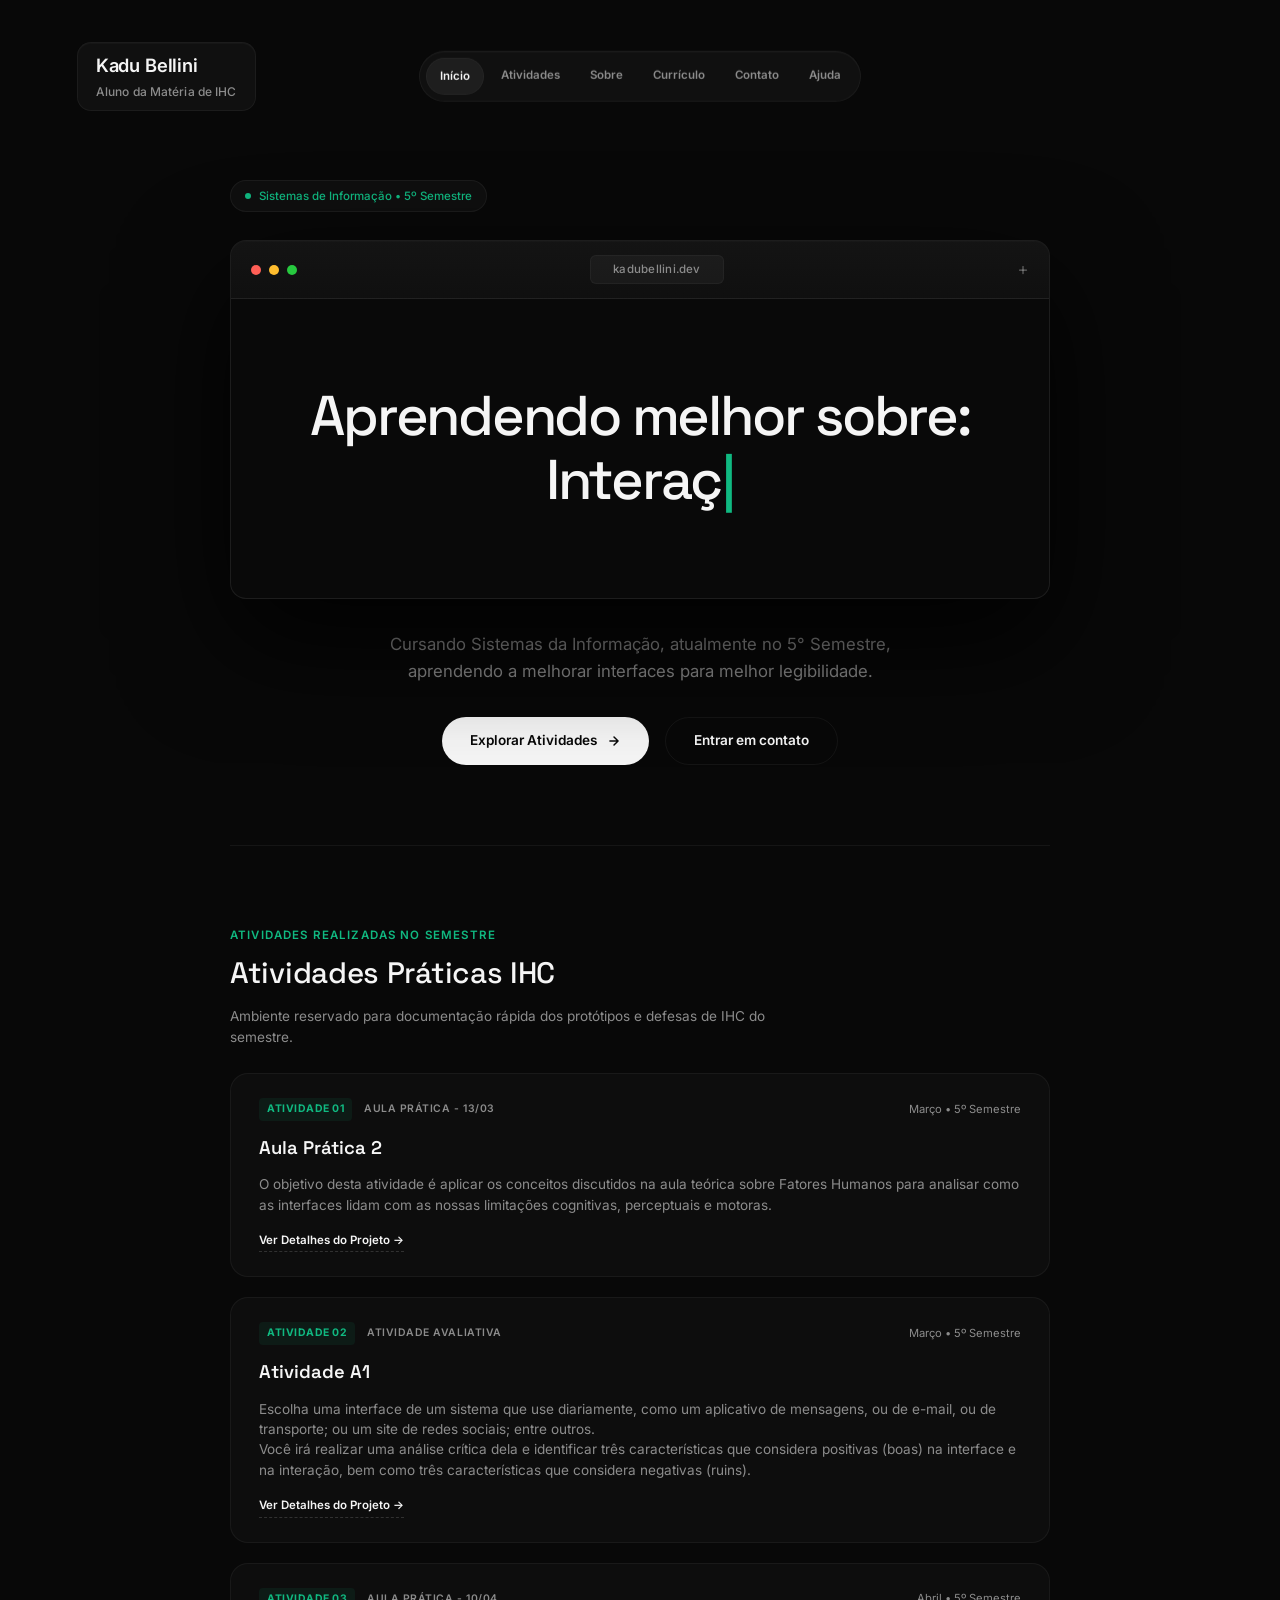
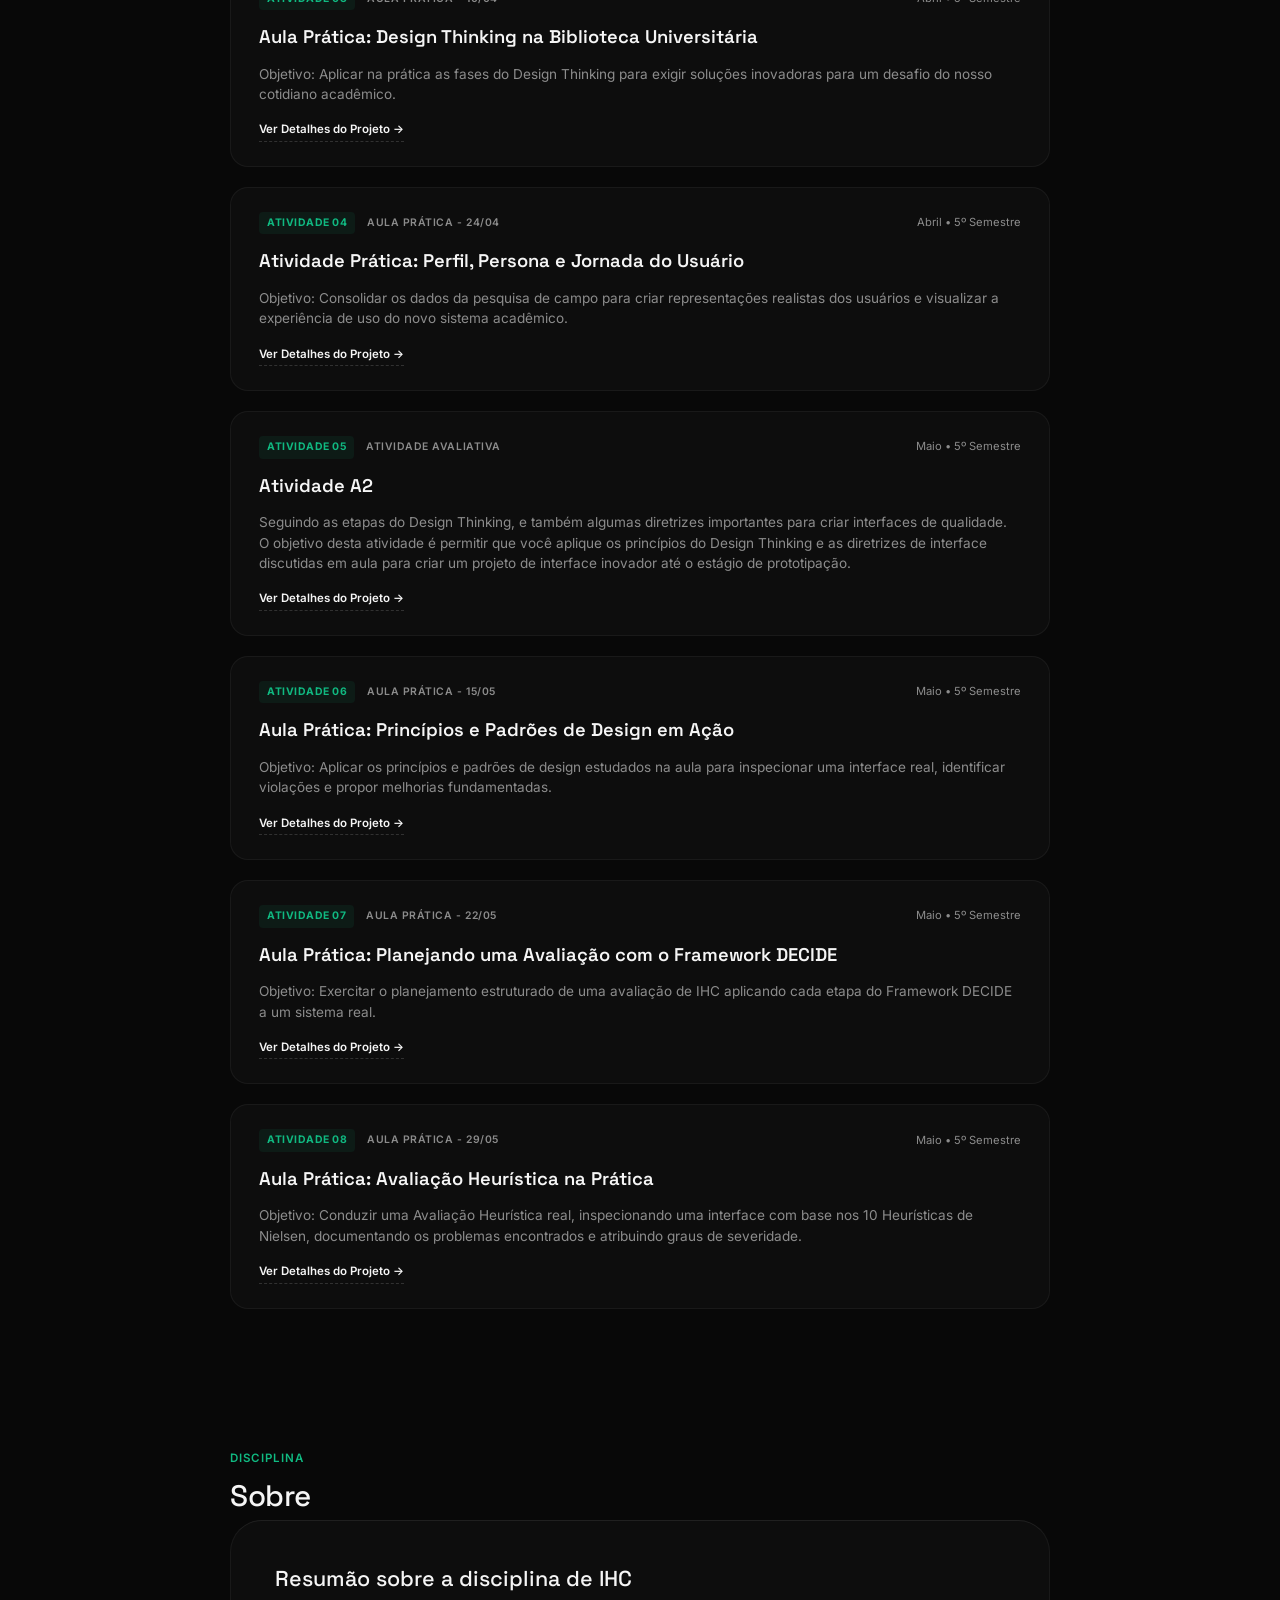
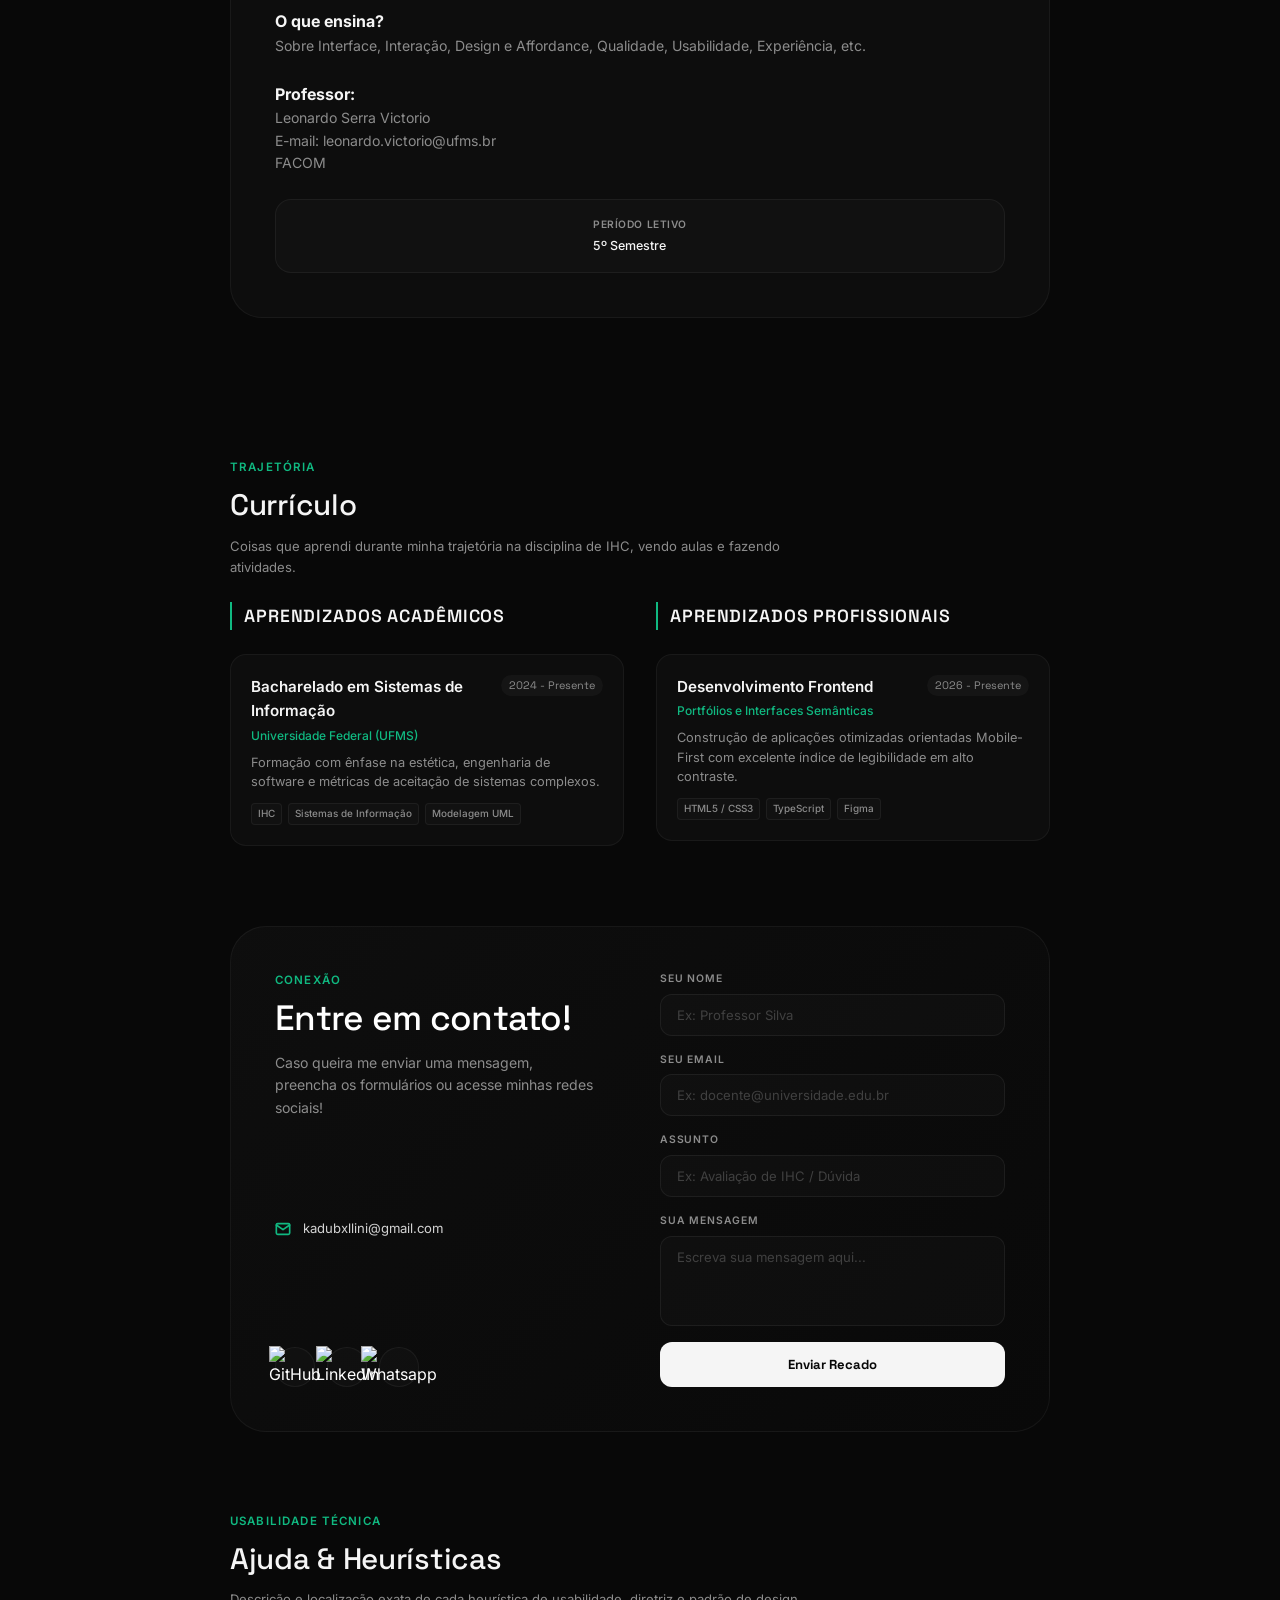
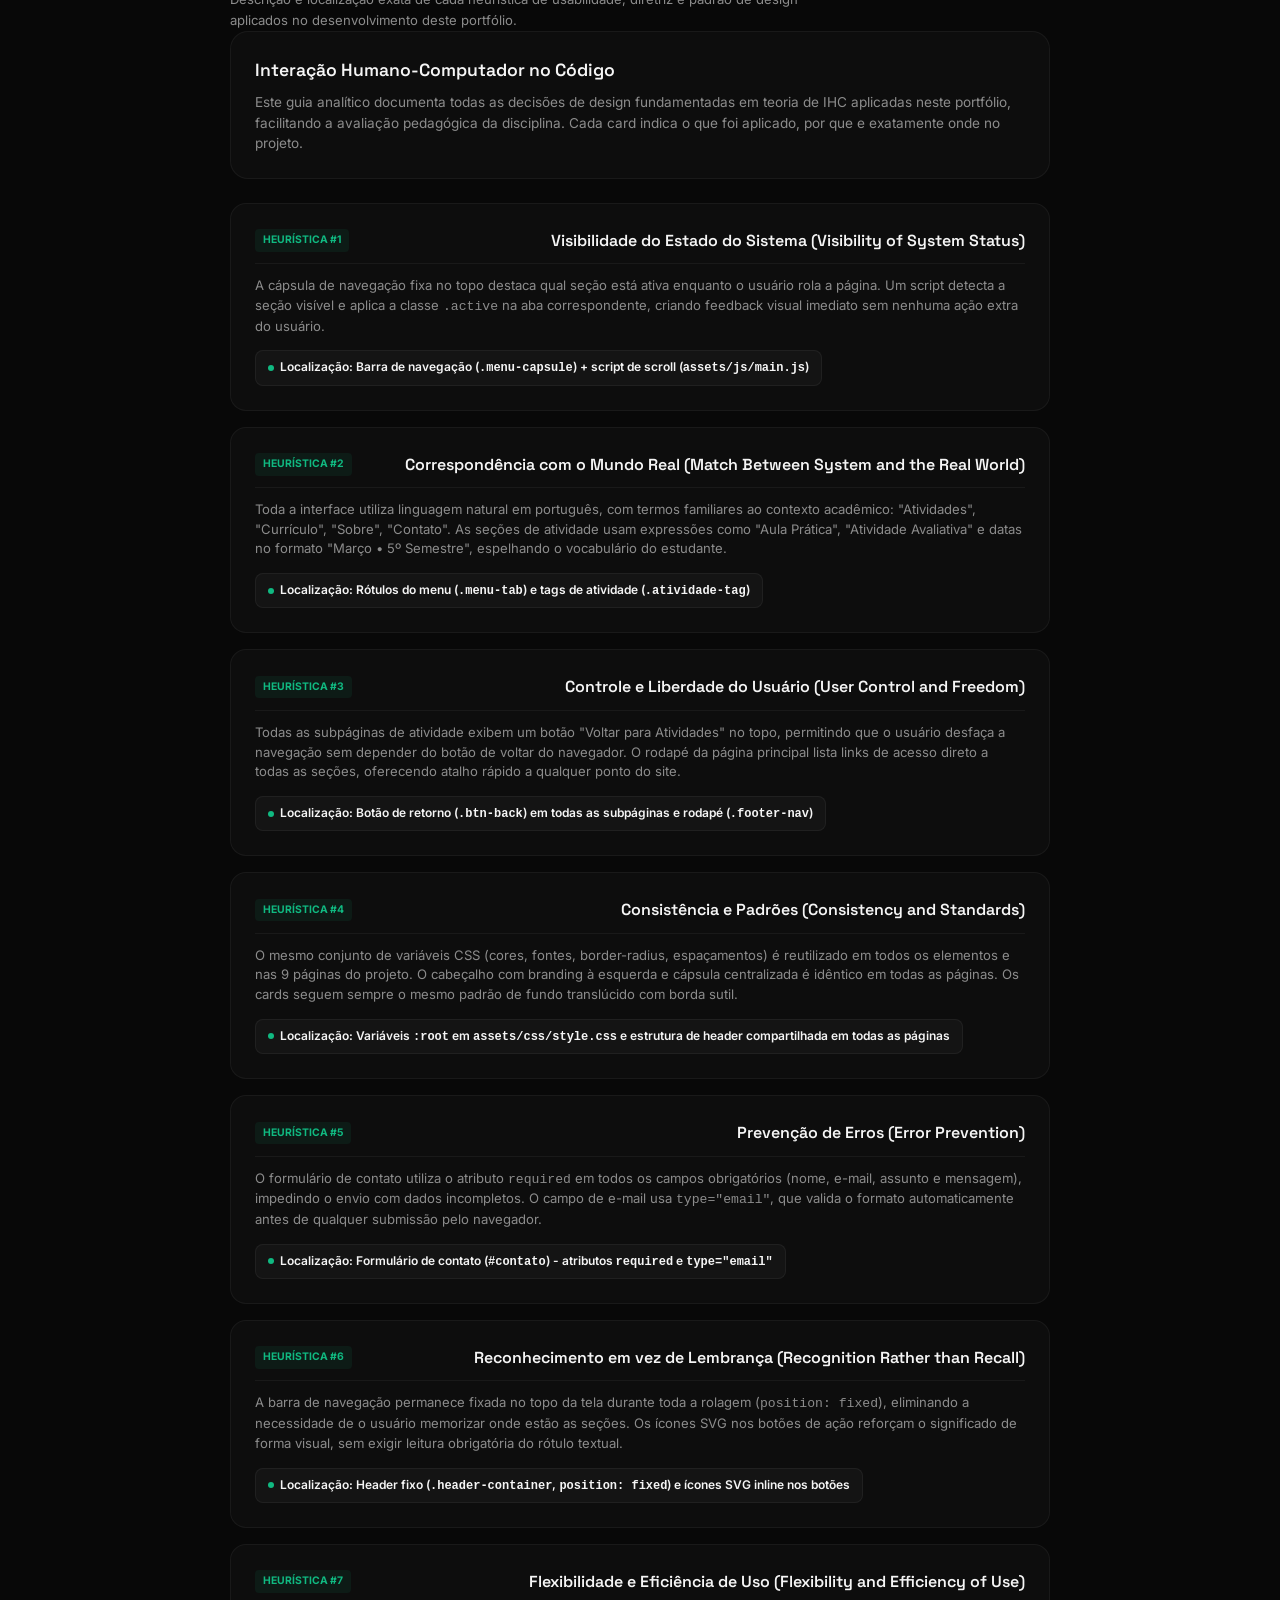
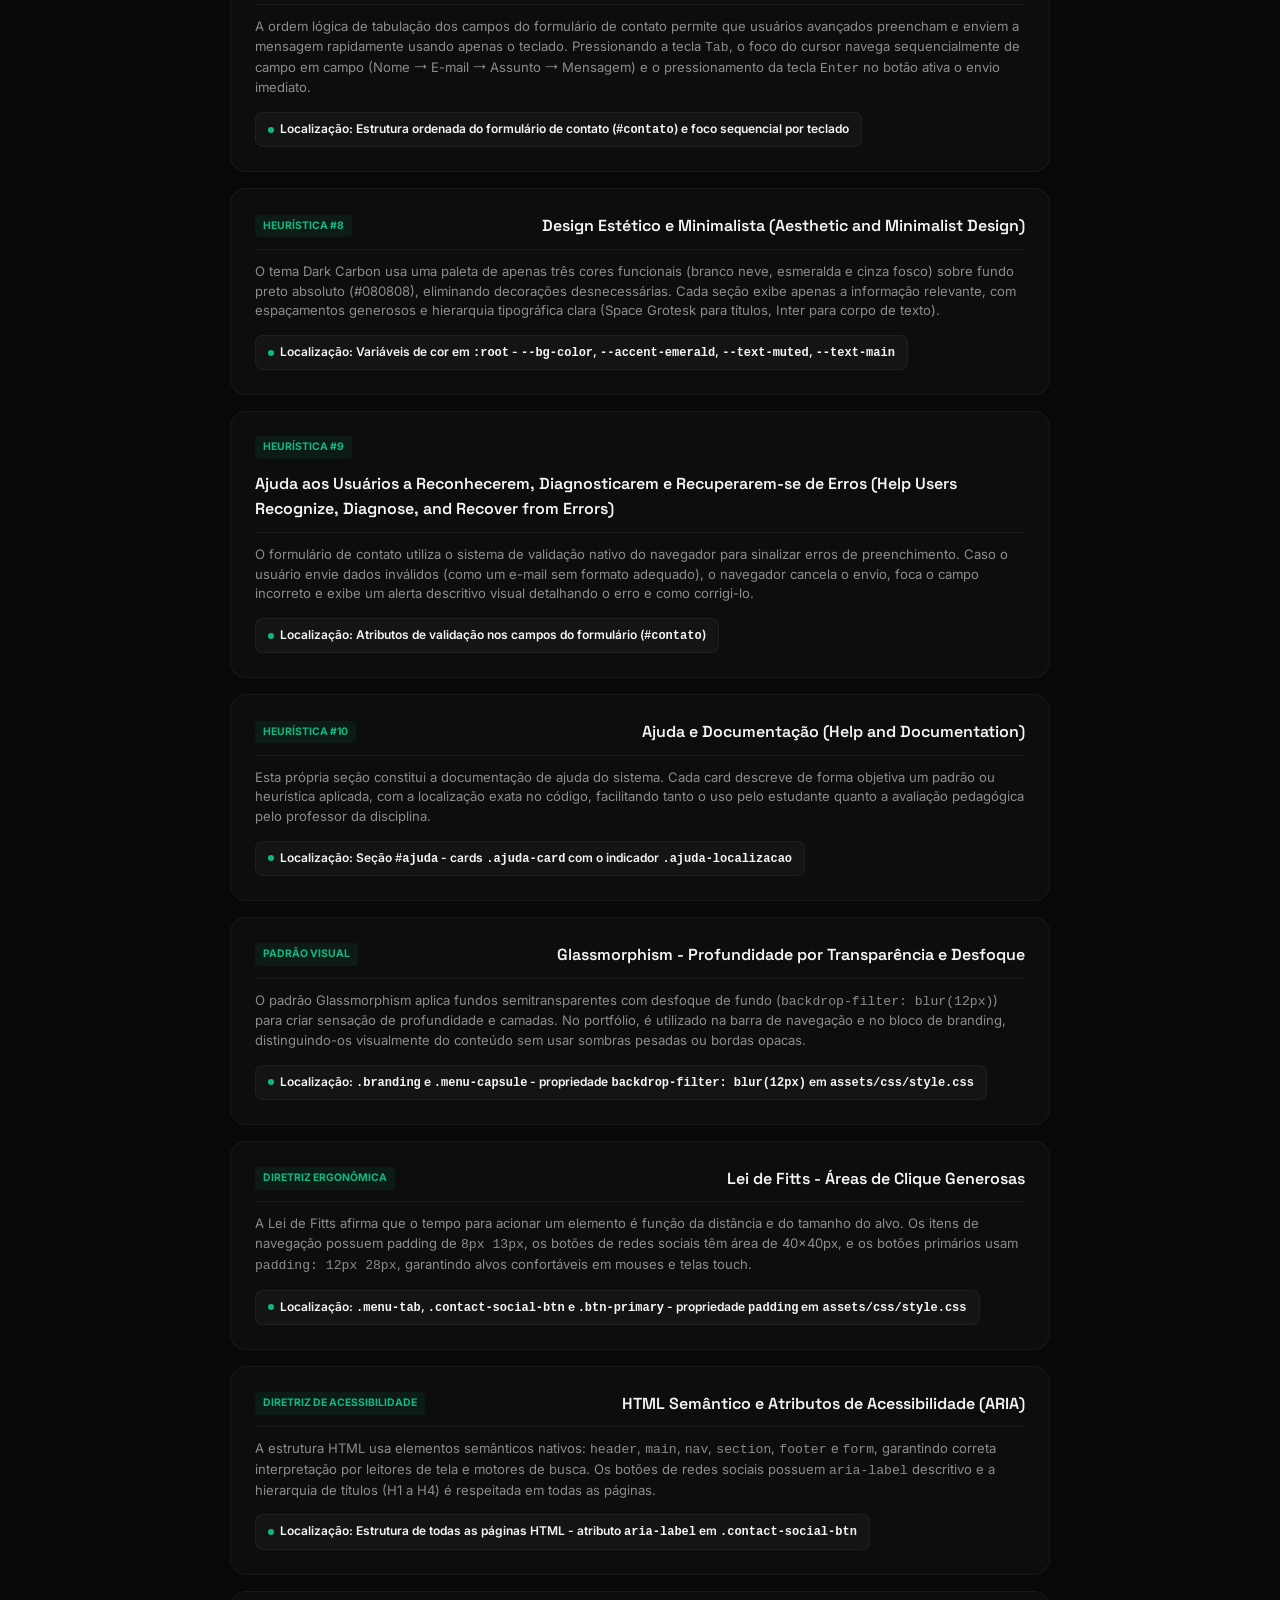
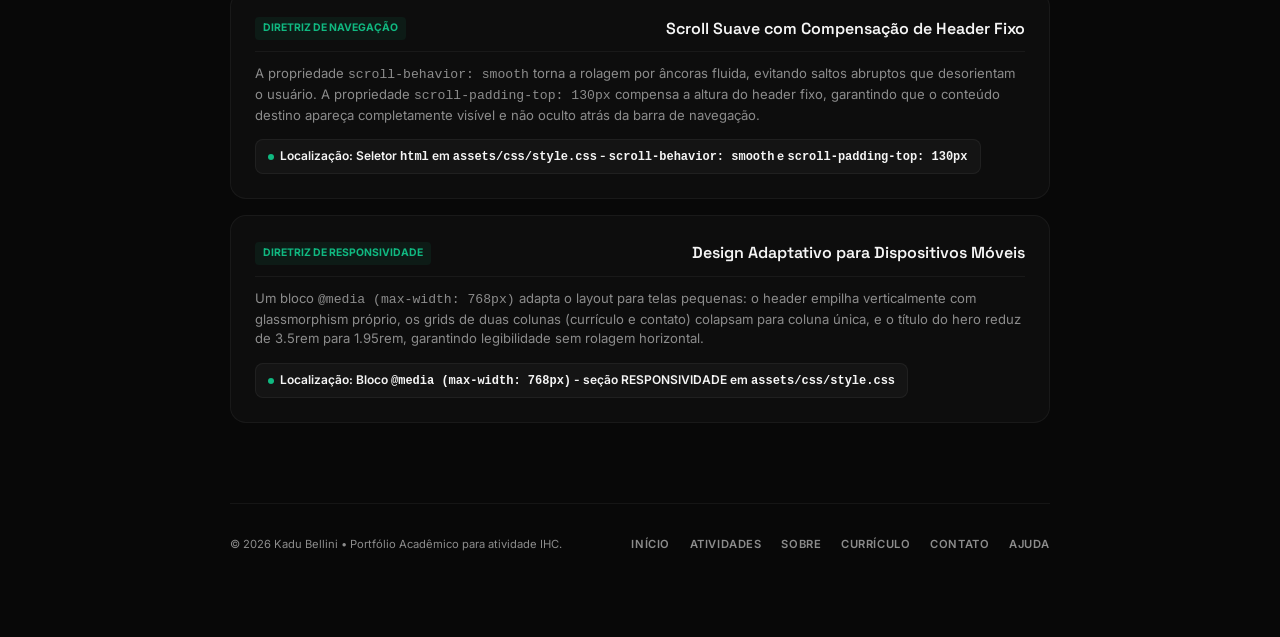
==== commit aa387388: "reorganiza estrutura de arquivos e pastas" ====
--- a/index.html
+++ b/index.html
@@ -5,7 +5,8 @@
   <meta charset="UTF-8" />
   <meta name="viewport" content="width=device-width, initial-scale=1.0" />
   <title>Kadu Bellini • Portfólio de IHC</title>
-  <link rel="stylesheet" href="/style.css" />
+  <link rel="stylesheet" href="assets/css/style.css" />
+  <script src="assets/js/main.js" defer></script>
 </head>
 
 <body>
@@ -450,7 +451,7 @@
             <div class="ajuda-localizacao">
               <span class="ajuda-localizacao-icon"></span>
               <span>Localização: Barra de navegação (<code>.menu-capsule</code>) + script de scroll
-                (<code>index.html</code>)</span>
+                (<code>assets/js/main.js</code>)</span>
             </div>
           </div>
         </div>
@@ -511,7 +512,7 @@
             </p>
             <div class="ajuda-localizacao">
               <span class="ajuda-localizacao-icon"></span>
-              <span>Localização: Variáveis <code>:root</code> em <code>style.css</code> e estrutura de header
+              <span>Localização: Variáveis <code>:root</code> em <code>assets/css/style.css</code> e estrutura de header
                 compartilhada em todas as
                 páginas</span>
             </div>
@@ -660,7 +661,7 @@
             <div class="ajuda-localizacao">
               <span class="ajuda-localizacao-icon"></span>
               <span>Localização: <code>.branding</code> e <code>.menu-capsule</code> - propriedade
-                <code>backdrop-filter: blur(12px)</code> em <code>style.css</code></span>
+                <code>backdrop-filter: blur(12px)</code> em <code>assets/css/style.css</code></span>
             </div>
           </div>
         </div>
@@ -681,7 +682,7 @@
             <div class="ajuda-localizacao">
               <span class="ajuda-localizacao-icon"></span>
               <span>Localização: <code>.menu-tab</code>, <code>.contact-social-btn</code> e <code>.btn-primary</code> -
-                propriedade <code>padding</code> em <code>style.css</code></span>
+                propriedade <code>padding</code> em <code>assets/css/style.css</code></span>
             </div>
           </div>
         </div>
@@ -722,7 +723,7 @@
             </p>
             <div class="ajuda-localizacao">
               <span class="ajuda-localizacao-icon"></span>
-              <span>Localização: Seletor <code>html</code> em <code>style.css</code> -
+              <span>Localização: Seletor <code>html</code> em <code>assets/css/style.css</code> -
                 <code>scroll-behavior: smooth</code> e <code>scroll-padding-top: 130px</code></span>
             </div>
           </div>
@@ -744,7 +745,7 @@
             <div class="ajuda-localizacao">
               <span class="ajuda-localizacao-icon"></span>
               <span>Localização: Bloco <code>@media (max-width: 768px)</code> - seção RESPONSIVIDADE em
-                <code>style.css</code></span>
+                <code>assets/css/style.css</code></span>
             </div>
           </div>
         </div>
@@ -767,101 +768,6 @@
 
   </main>
 
-  <!-- Script: destaca a aba ativa na cápsula conforme o scroll -->
-  <script>
-    const menuTabs = document.querySelectorAll('.menu-tab');
-
-    menuTabs.forEach(link => {
-      link.addEventListener('click', () => {
-        menuTabs.forEach(tab => tab.classList.remove('active'));
-        link.classList.add('active');
-      });
-    });
-
-    window.addEventListener('scroll', () => {
-      let fromTop = window.scrollY + 200;
-      let activeId = 'inicio';
-
-      document.querySelectorAll('section').forEach(section => {
-        const id = section.getAttribute('id');
-        if (id && section.offsetTop <= fromTop && section.offsetTop + section.offsetHeight > fromTop) {
-          activeId = id;
-        }
-      });
-
-      if (window.scrollY < 100) activeId = 'inicio';
-
-      const targetTab = document.querySelector(`.menu-tab[href="#${activeId}"]`);
-      if (targetTab) {
-        menuTabs.forEach(tab => tab.classList.remove('active'));
-        targetTab.classList.add('active');
-      }
-    });
-
-    // Efeito Typewriter para o Hero
-    const typewriterContainer = document.getElementById('typewriter-container');
-    if (typewriterContainer) {
-      const line1Text = "Aprendendo melhor sobre:";
-      const line2TextPart1 = "Interação Humano ";
-      const line2TextPart2 = "Computador.";
-
-      function getHtmlForLength(len) {
-        let html = "";
-        const cursorHtml = '<span class="typewriter-cursor">|</span>';
-
-        if (len <= 24) {
-          html = `<span>${line1Text.substring(0, len)}</span>`;
-          return html + cursorHtml;
-        }
-
-        html = `<span>${line1Text}</span><br>`;
-        let rem = len - 24;
-
-        if (rem <= 17) {
-          html += `<span>${line2TextPart1.substring(0, rem)}</span>`;
-          return html + cursorHtml;
-        }
-
-        html += `<span>${line2TextPart1}</span>`;
-        let rem2 = rem - 17;
-
-        html += `<span class="pixel-font">${line2TextPart2.substring(0, rem2)}</span>`;
-        return html + cursorHtml;
-      }
-
-      let charIndex = 52;
-      let isDeleting = true;
-      let typingDelay = 100;
-      let erasingDelay = 40;
-      let pauseDelay = 3000;
-
-      function type() {
-        let currentHtml = getHtmlForLength(charIndex);
-        typewriterContainer.innerHTML = currentHtml;
-
-        if (isDeleting) {
-          charIndex--;
-          typingDelay = erasingDelay;
-        } else {
-          charIndex++;
-          typingDelay = 100;
-        }
-
-        if (!isDeleting && charIndex === 52) {
-          isDeleting = true;
-          typingDelay = pauseDelay;
-        } else if (isDeleting && charIndex === 0) {
-          isDeleting = false;
-          typingDelay = 500;
-        }
-
-        setTimeout(type, typingDelay);
-      }
-
-      setTimeout(type, 1500);
-    }
-  </script>
-
 </body>
 
 </html>
--- a/assets/css/style.css
+++ b/assets/css/style.css
@@ -0,0 +1,1355 @@
+/* ==========================================================================
+   PORTFÓLIO ACADÊMICO IHC - Tema Dark Carbon com Glassmorphism
+   ========================================================================== */
+
+@import url('https://fonts.googleapis.com/css2?family=Inter:wght@400;500;600;700&family=Pixelify+Sans:wght@400;700&family=Space+Grotesk:wght@400;500;700&display=swap');
+
+/* VARIÁVEIS DE TEMA */
+:root {
+  --bg-color: #080808;
+  --bg-card: rgba(18, 18, 18, 0.6);
+  --text-main: #f5f5f5;
+  --text-muted: #8c8c8c;
+  --accent-emerald: #10b981;
+  --accent-emerald-glow: rgba(16, 185, 129, 0.15);
+  --border-dark: rgba(255, 255, 255, 0.05);
+  --border-hover: rgba(255, 255, 255, 0.15);
+  --font-sans: 'Inter', system-ui, -apple-system, sans-serif;
+  --font-display: 'Space Grotesk', system-ui, sans-serif;
+}
+
+/* SELEÇÃO DO USUÁRIO */
+::selection {
+  background-color: var(--accent-emerald-glow);
+  color: var(--accent-emerald);
+}
+
+/* RESET BÁSICO */
+* {
+  margin: 0;
+  padding: 0;
+  box-sizing: border-box;
+}
+
+html {
+  scroll-behavior: smooth;
+  scroll-padding-top: 130px;
+  -webkit-font-smoothing: antialiased;
+}
+
+body {
+  background-color: var(--bg-color);
+  color: var(--text-main);
+  font-family: var(--font-sans);
+  line-height: 1.6;
+  overflow-x: hidden;
+  position: relative;
+  min-height: 100vh;
+}
+
+/* ============================================================
+   HEADER - Branding à esquerda + cápsula centralizada
+   ============================================================ */
+
+.header-container {
+  position: fixed;
+  top: 42px;
+  left: 0;
+  width: 100%;
+  padding: 0 6%;
+  display: flex;
+  justify-content: space-between;
+  align-items: center;
+  z-index: 1000;
+  background: transparent;
+  transition: opacity 0.3s ease;
+}
+
+/* Espaçador invisível para manter o centro perfeito da cápsula */
+.header-right-spacer {
+  display: none;
+}
+
+.branding {
+  display: flex;
+  flex-direction: column;
+  gap: 2px;
+  background: rgba(22, 22, 22, 0.65);
+  border: 1px solid rgba(255, 255, 255, 0.05);
+  box-shadow: inset 0 1px 1px rgba(255, 255, 255, 0.03);
+  border-radius: 14px;
+  padding: 8px 18px;
+  backdrop-filter: blur(12px);
+  -webkit-backdrop-filter: blur(12px);
+}
+
+.brand-name {
+  font-family: var(--font-sans);
+  font-size: 1.15rem;
+  font-weight: 600;
+  color: var(--text-main);
+  text-decoration: none;
+  letter-spacing: -0.01em;
+  transition: opacity 0.2s ease;
+}
+
+.brand-name:hover {
+  opacity: 0.9;
+}
+
+.brand-title {
+  font-family: var(--font-sans);
+  font-size: 0.75rem;
+  font-weight: 500;
+  color: var(--text-muted);
+  letter-spacing: 0.01em;
+}
+
+/* Cápsula de navegação - posicionada absolutamente no centro */
+.menu-capsule {
+  display: flex;
+  align-items: center;
+  background: rgba(22, 22, 22, 0.65);
+  border: 1px solid rgba(255, 255, 255, 0.05);
+  box-shadow: inset 0 1px 1px rgba(255, 255, 255, 0.03);
+  border-radius: 100px;
+  padding: 6px;
+  position: absolute;
+  left: 50%;
+  top: 50%;
+  transform: translate(-50%, -50%);
+  z-index: 1010;
+  backdrop-filter: blur(12px);
+  -webkit-backdrop-filter: blur(12px);
+}
+
+.menu-inner {
+  display: flex;
+  gap: 4px;
+  position: relative;
+}
+
+.menu-tab {
+  color: var(--text-muted);
+  font-size: 0.72rem;
+  font-weight: 600;
+  text-decoration: none;
+  padding: 8px 13px;
+  border-radius: 100px;
+  transition: all 0.25s ease;
+  position: relative;
+  display: inline-block;
+}
+
+.menu-tab:hover {
+  color: var(--text-main);
+}
+
+.menu-tab.active {
+  color: var(--text-main);
+  background: rgba(255, 255, 255, 0.06);
+  border: 1px solid rgba(255, 255, 255, 0.03);
+}
+
+/* ============================================================
+   LAYOUT - Container principal e seções
+   ============================================================ */
+
+.main-container {
+  width: 90%;
+  max-width: 820px;
+  margin: 140px auto 0 auto;
+  padding-bottom: 80px;
+}
+
+section {
+  padding: 60px 0;
+  margin-bottom: 20px;
+}
+
+/* ============================================================
+   HERO - Mockup de browser com título principal
+   ============================================================ */
+
+.hero-sec {
+  text-align: left;
+  padding-top: 40px;
+  padding-bottom: 80px;
+  border-bottom: 1px solid var(--border-dark);
+}
+
+.badge-academic {
+  display: inline-flex;
+  align-items: center;
+  gap: 8px;
+  background: rgba(255, 255, 255, 0.03);
+  border: 1px solid var(--border-dark);
+  border-radius: 100px;
+  padding: 6px 14px;
+  font-size: 0.72rem;
+  font-weight: 500;
+  color: var(--accent-emerald);
+  margin-bottom: 28px;
+}
+
+.badge-dot {
+  width: 6px;
+  height: 6px;
+  border-radius: 50%;
+  background-color: var(--accent-emerald);
+}
+
+.mockup-browser {
+  width: 100%;
+  border-radius: 16px;
+  background: rgba(13, 13, 13, 0.45);
+  border: 1px solid rgba(255, 255, 255, 0.08);
+  box-shadow: 0 42px 110px rgba(0, 0, 0, 0.85),
+    inset 0 1px 0 rgba(255, 255, 255, 0.05);
+  overflow: hidden;
+  margin-bottom: 24px;
+  position: relative;
+  transition: border-color 0.4s ease, box-shadow 0.4s ease;
+}
+
+.mockup-browser:hover {
+  border-color: rgba(255, 255, 255, 0.14);
+  box-shadow: 0 46px 120px rgba(0, 0, 0, 0.95),
+    inset 0 1px 1px rgba(255, 255, 255, 0.08);
+}
+
+.browser-header {
+  display: flex;
+  justify-content: space-between;
+  align-items: center;
+  padding: 14px 20px;
+  background: linear-gradient(to bottom, rgba(24, 24, 24, 0.7) 0%, rgba(18, 18, 18, 0.7) 100%);
+  border-bottom: 1px solid rgba(255, 255, 255, 0.06);
+}
+
+.browser-dots {
+  display: flex;
+  gap: 8px;
+}
+
+.dot {
+  width: 10px;
+  height: 10px;
+  border-radius: 50%;
+  display: inline-block;
+}
+
+.dot.red {
+  background-color: #ff5f56;
+}
+
+.dot.yellow {
+  background-color: #ffbd2e;
+}
+
+.dot.green {
+  background-color: #27c93f;
+}
+
+.browser-tab-indicator {
+  font-size: 0.72rem;
+  font-family: var(--font-sans);
+  font-weight: 500;
+  color: var(--text-muted);
+  background: rgba(255, 255, 255, 0.04);
+  border: 1px solid rgba(255, 255, 255, 0.04);
+  border-radius: 6px;
+  padding: 4px 22px;
+  letter-spacing: 0.02em;
+}
+
+.browser-plus {
+  color: rgba(255, 255, 255, 0.35);
+  display: flex;
+  align-items: center;
+  cursor: pointer;
+  transition: color 0.2s ease;
+}
+
+.browser-plus:hover {
+  color: var(--text-main);
+}
+
+.browser-content {
+  padding: 85px 40px;
+  display: flex;
+  justify-content: center;
+  align-items: center;
+  text-align: center;
+  position: relative;
+}
+
+.hero-display-title {
+  font-family: var(--font-display);
+  font-weight: 500;
+  font-size: 3.5rem;
+  line-height: 1.15;
+  letter-spacing: -0.04em;
+  color: var(--text-main);
+  z-index: 2;
+  position: relative;
+  min-height: 8.1rem;
+}
+
+/* Fonte pixel - usada no destaque "Computador." do hero */
+.pixel-font {
+  font-family: 'Pixelify Sans', 'Courier New', monospace;
+  font-style: normal;
+  padding-right: 1px;
+  background: linear-gradient(135deg, #ffffff 30%, rgba(255, 255, 255, 0.7) 100%);
+  -webkit-background-clip: text;
+  -webkit-text-fill-color: transparent;
+  image-rendering: pixelated;
+}
+
+.hero-description {
+  font-size: 1.05rem;
+  color: var(--text-muted);
+  max-width: 580px;
+  line-height: 1.6;
+}
+
+/* ============================================================
+   BOTÕES - Primário (branco sólido) e Secundário (fantasma)
+   ============================================================ */
+
+.action-buttons {
+  display: flex;
+  gap: 16px;
+  flex-wrap: wrap;
+}
+
+.btn-primary {
+  display: inline-flex;
+  align-items: center;
+  gap: 10px;
+  background-color: var(--text-main);
+  color: var(--bg-color);
+  text-decoration: none;
+  font-size: 0.85rem;
+  font-weight: 600;
+  padding: 12px 28px;
+  border-radius: 100px;
+  transition: all 0.25s cubic-bezier(0.16, 1, 0.3, 1);
+}
+
+.btn-primary:hover {
+  transform: translateY(-2px);
+}
+
+.btn-secondary {
+  display: inline-flex;
+  align-items: center;
+  gap: 8px;
+  background-color: transparent;
+  color: var(--text-main);
+  border: 1px solid var(--border-dark);
+  text-decoration: none;
+  font-size: 0.85rem;
+  font-weight: 600;
+  padding: 12px 28px;
+  border-radius: 100px;
+  transition: all 0.25s ease;
+}
+
+.btn-secondary:hover {
+  transform: translateY(-2px);
+  background-color: rgba(255, 255, 255, 0.03);
+  border-color: var(--border-hover);
+}
+
+/* ============================================================
+   TÍTULOS DE SEÇÃO - Tag verde + título principal
+   ============================================================ */
+
+.section-tag {
+  font-size: 0.72rem;
+  font-weight: 600;
+  letter-spacing: 0.1em;
+  text-transform: uppercase;
+  color: var(--accent-emerald);
+  display: block;
+  margin-bottom: 6px;
+}
+
+.section-title {
+  font-family: var(--font-display);
+  font-size: 1.85rem;
+  font-weight: 500;
+  letter-spacing: -0.01em;
+  color: var(--text-main);
+}
+
+/* ============================================================
+   SOBRE - Card com informações da disciplina
+   ============================================================ */
+
+.about-box {
+  background: var(--bg-card);
+  border: 1px solid var(--border-dark);
+  border-top: 1px solid rgba(255, 255, 255, 0.08);
+  border-radius: 32px;
+  padding: 44px;
+  display: flex;
+  gap: 36px;
+  align-items: center;
+}
+
+.about-content {
+  flex: 2;
+}
+
+.about-lead {
+  font-family: var(--font-display);
+  font-size: 1.35rem;
+  font-weight: 500;
+  line-height: 1.3;
+  margin-bottom: 16px;
+  color: var(--text-main);
+}
+
+.about-text {
+  font-size: 0.88rem;
+  color: var(--text-muted);
+  line-height: 1.6;
+  margin-bottom: 24px;
+}
+
+.academic-meta-card {
+  background: rgba(255, 255, 255, 0.02);
+  border: 1px solid var(--border-dark);
+  border-radius: 16px;
+  padding: 16px;
+  display: grid;
+  justify-content: center;
+}
+
+.academic-meta-title {
+  font-size: 0.64rem;
+  font-weight: 600;
+  text-transform: uppercase;
+  letter-spacing: 0.05em;
+  color: var(--text-muted);
+  margin-bottom: 4px;
+}
+
+.academic-meta-value {
+  font-size: 0.78rem;
+  font-weight: 500;
+  color: var(--text-main);
+}
+
+/* ============================================================
+   CONTATO - Grid com info + formulário
+   ============================================================ */
+
+.contact-sec {
+  background: linear-gradient(135deg, rgba(16, 16, 16, 0.8) 0%, rgba(10, 10, 10, 0.8) 100%);
+  border: 1px solid var(--border-dark);
+  border-radius: 36px;
+  padding: 44px;
+  color: white;
+  position: relative;
+  overflow: hidden;
+}
+
+.contact-grid {
+  display: grid;
+  grid-template-columns: repeat(2, 1fr);
+  gap: 40px;
+  position: relative;
+  z-index: 5;
+}
+
+.contact-info {
+  display: flex;
+  flex-direction: column;
+  justify-content: space-between;
+}
+
+.contact-tag {
+  color: var(--accent-emerald);
+  font-size: 0.72rem;
+  font-weight: 600;
+  text-transform: uppercase;
+  letter-spacing: 0.1em;
+  display: block;
+  margin-bottom: 8px;
+}
+
+.contact-title {
+  font-family: var(--font-display);
+  font-size: 2.2rem;
+  font-weight: 500;
+  line-height: 1.2;
+  margin-bottom: 12px;
+  letter-spacing: -0.02em;
+}
+
+.contact-lead {
+  font-size: 0.88rem;
+  color: var(--text-muted);
+  line-height: 1.6;
+  max-width: 320px;
+  margin-bottom: 24px;
+}
+
+.contact-channels {
+  display: flex;
+  flex-direction: column;
+  gap: 16px;
+  font-size: 0.82rem;
+  color: #d4d4d4;
+}
+
+.contact-channel-item {
+  display: flex;
+  align-items: center;
+  gap: 12px;
+}
+
+.contact-channel-item svg {
+  color: var(--accent-emerald);
+}
+
+.contact-social {
+  display: flex;
+  gap: 12px;
+  margin-top: 32px;
+}
+
+.contact-social-btn {
+  background: rgba(255, 255, 255, 0.02);
+  border: 1px solid rgba(255, 255, 255, 0.05);
+  width: 40px;
+  height: 40px;
+  border-radius: 50%;
+  display: flex;
+  align-items: center;
+  justify-content: center;
+  color: white;
+  text-decoration: none;
+  transition: all 0.25s ease;
+}
+
+.contact-social-btn:hover {
+  background: rgba(255, 255, 255, 0.05);
+  border-color: rgba(255, 255, 255, 0.15);
+  transform: translateY(-2px);
+}
+
+/* Formulário de contato */
+.contact-form {
+  display: flex;
+  flex-direction: column;
+  gap: 16px;
+}
+
+.form-group {
+  display: flex;
+  flex-direction: column;
+  gap: 6px;
+}
+
+.form-label {
+  font-size: 0.65rem;
+  font-weight: 600;
+  text-transform: uppercase;
+  letter-spacing: 0.08em;
+  color: var(--text-muted);
+}
+
+.form-input {
+  background: rgba(255, 255, 255, 0.02);
+  border: 1px solid rgba(255, 255, 255, 0.06);
+  border-radius: 12px;
+  padding: 12px 16px;
+  color: white;
+  font-size: 0.82rem;
+  font-family: var(--font-sans);
+  transition: border-color 0.25s ease;
+  outline: none;
+}
+
+.form-input::placeholder {
+  color: #404040;
+}
+
+.form-input:focus {
+  border-color: var(--accent-emerald);
+}
+
+.btn-form-submit {
+  background-color: var(--text-main);
+  color: var(--bg-color);
+  border: none;
+  border-radius: 12px;
+  padding: 14px;
+  font-family: var(--font-display);
+  font-weight: 700;
+  font-size: 0.82rem;
+  cursor: pointer;
+  display: flex;
+  align-items: center;
+  justify-content: center;
+  gap: 8px;
+  transition: opacity 0.25s ease, transform 0.2s ease;
+}
+
+.btn-form-submit:hover {
+  opacity: 0.95;
+  transform: translateY(-1px);
+}
+
+/* ============================================================
+   ATIVIDADES - Lista de blocos de atividades do semestre
+   ============================================================ */
+
+.atividades-praticas-container {
+  display: flex;
+  flex-direction: column;
+  gap: 20px;
+  margin-top: 24px;
+}
+
+.atividade-bloco {
+  background: var(--bg-card);
+  border: 1px solid var(--border-dark);
+  border-radius: 18px;
+  padding: 24px 28px;
+  display: flex;
+  flex-direction: column;
+  gap: 12px;
+  transition: border-color 0.3s ease, background-color 0.3s ease;
+}
+
+.atividade-bloco:hover {
+  border-color: var(--border-hover);
+  background-color: rgba(255, 255, 255, 0.02);
+}
+
+.atividade-header {
+  display: flex;
+  justify-content: space-between;
+  align-items: center;
+  flex-wrap: wrap;
+  gap: 12px;
+}
+
+.atividade-meta {
+  display: flex;
+  align-items: center;
+  gap: 12px;
+}
+
+.atividade-numero {
+  font-size: 0.65rem;
+  font-weight: 700;
+  text-transform: uppercase;
+  letter-spacing: 0.05em;
+  color: var(--accent-emerald);
+  background: rgba(16, 185, 129, 0.08);
+  padding: 3px 8px;
+  border-radius: 4px;
+}
+
+.atividade-tag {
+  font-size: 0.65rem;
+  font-weight: 600;
+  text-transform: uppercase;
+  letter-spacing: 0.05em;
+  color: var(--text-muted);
+}
+
+.atividade-data {
+  font-size: 0.7rem;
+  color: var(--text-muted);
+}
+
+.atividade-titulo {
+  font-family: var(--font-display);
+  font-size: 1.15rem;
+  font-weight: 600;
+  color: var(--text-main);
+}
+
+.atividade-descricao {
+  font-size: 0.85rem;
+  color: var(--text-muted);
+  line-height: 1.5;
+}
+
+.atividade-links {
+  display: flex;
+  margin-top: 4px;
+}
+
+.atividade-link-btn {
+  font-size: 0.72rem;
+  font-weight: 600;
+  color: var(--text-main);
+  text-decoration: none;
+  border-bottom: 1px dashed var(--border-hover);
+  padding-bottom: 2px;
+  transition: color 0.2s ease, border-color 0.2s ease;
+}
+
+.atividade-link-btn:hover {
+  color: var(--accent-emerald);
+  border-bottom-color: var(--accent-emerald);
+}
+
+/* ============================================================
+   CURRÍCULO - Grid de duas colunas com cards de experiência
+   ============================================================ */
+
+.curriculo-grid {
+  display: grid;
+  grid-template-columns: 1fr 1fr;
+  gap: 32px;
+  margin-top: 24px;
+}
+
+.curriculo-coluna {
+  display: flex;
+  flex-direction: column;
+  gap: 20px;
+}
+
+.curriculo-coluna-titulo {
+  font-family: var(--font-display);
+  font-size: 1.1rem;
+  font-weight: 600;
+  color: var(--text-main);
+  border-left: 2px solid var(--accent-emerald);
+  padding-left: 12px;
+  margin-bottom: 4px;
+  text-transform: uppercase;
+  letter-spacing: 0.05em;
+}
+
+.curriculo-item {
+  background: var(--bg-card);
+  border: 1px solid var(--border-dark);
+  border-radius: 16px;
+  padding: 20px;
+  display: flex;
+  flex-direction: column;
+  gap: 8px;
+  transition: border-color 0.3s ease;
+}
+
+.curriculo-item:hover {
+  border-color: var(--border-hover);
+}
+
+.curriculo-item-header {
+  display: flex;
+  justify-content: space-between;
+  align-items: flex-start;
+  gap: 12px;
+}
+
+.curriculo-item-titles {
+  display: flex;
+  flex-direction: column;
+}
+
+.curriculo-item-title {
+  font-size: 0.95rem;
+  font-weight: 600;
+  color: var(--text-main);
+}
+
+.curriculo-item-sub {
+  font-size: 0.75rem;
+  color: var(--accent-emerald);
+  font-weight: 500;
+  margin-top: 2px;
+}
+
+.curriculo-item-date {
+  font-size: 0.68rem;
+  color: var(--text-muted);
+  font-family: var(--font-display);
+  background: rgba(255, 255, 255, 0.03);
+  padding: 2px 8px;
+  border-radius: 100px;
+  white-space: nowrap;
+}
+
+.curriculo-item-desc {
+  font-size: 0.8rem;
+  color: var(--text-muted);
+  line-height: 1.5;
+}
+
+.curriculo-item-tags {
+  display: flex;
+  flex-wrap: wrap;
+  gap: 6px;
+  margin-top: 4px;
+}
+
+.curriculo-item-tag {
+  font-size: 0.62rem;
+  font-weight: 500;
+  background: rgba(255, 255, 255, 0.02);
+  border: 1px solid var(--border-dark);
+  padding: 2px 6px;
+  border-radius: 4px;
+  color: var(--text-muted);
+}
+
+/* ============================================================
+   AJUDA - Cards com heurísticas de Nielsen aplicadas
+   ============================================================ */
+
+.ajuda-intro-card {
+  background: var(--bg-card);
+  border: 1px solid var(--border-dark);
+  border-radius: 18px;
+  padding: 24px;
+  margin-bottom: 24px;
+}
+
+.ajuda-intro-titulo {
+  font-family: var(--font-display);
+  font-size: 1.1rem;
+  font-weight: 600;
+  color: var(--text-main);
+  margin-bottom: 8px;
+}
+
+.ajuda-intro-texto {
+  font-size: 0.85rem;
+  color: var(--text-muted);
+  line-height: 1.5;
+}
+
+.ajuda-grid {
+  display: grid;
+  grid-template-columns: 1fr;
+  gap: 16px;
+  margin-top: 24px;
+}
+
+.ajuda-card {
+  background: var(--bg-card);
+  border: 1px solid var(--border-dark);
+  border-radius: 16px;
+  padding: 24px;
+  transition: border-color 0.3s ease, background-color 0.3s ease;
+}
+
+.ajuda-card:hover {
+  border-color: var(--accent-emerald);
+  background-color: rgba(16, 185, 129, 0.01);
+}
+
+.ajuda-card-header {
+  display: flex;
+  justify-content: space-between;
+  align-items: center;
+  flex-wrap: wrap;
+  gap: 12px;
+  margin-bottom: 12px;
+  border-bottom: 1px solid var(--border-dark);
+  padding-bottom: 10px;
+}
+
+.ajuda-heuristica-num {
+  font-size: 0.65rem;
+  font-weight: 700;
+  text-transform: uppercase;
+  color: var(--accent-emerald);
+  background: rgba(16, 185, 129, 0.08);
+  padding: 3px 8px;
+  border-radius: 4px;
+}
+
+.ajuda-heuristica-nome {
+  font-family: var(--font-display);
+  font-size: 1rem;
+  font-weight: 600;
+  color: var(--text-main);
+}
+
+.ajuda-card-body {
+  display: flex;
+  flex-direction: column;
+  gap: 10px;
+}
+
+.ajuda-texto {
+  font-size: 0.82rem;
+  color: var(--text-muted);
+  line-height: 1.5;
+}
+
+.ajuda-localizacao {
+  display: inline-flex;
+  align-items: center;
+  gap: 6px;
+  font-size: 0.75rem;
+  font-weight: 600;
+  color: var(--text-main);
+  background: rgba(255, 255, 255, 0.03);
+  padding: 6px 12px;
+  border-radius: 8px;
+  border: 1px solid var(--border-dark);
+  width: fit-content;
+  margin-top: 4px;
+}
+
+.ajuda-localizacao-icon {
+  width: 6px;
+  height: 6px;
+  border-radius: 50%;
+  background-color: var(--accent-emerald);
+}
+
+/* ============================================================
+   RODAPÉ
+   ============================================================ */
+
+footer {
+  border-top: 1px solid var(--border-dark);
+  padding: 32px 0;
+  display: flex;
+  justify-content: space-between;
+  align-items: center;
+  font-size: 0.7rem;
+  color: var(--text-muted);
+}
+
+.footer-nav {
+  display: flex;
+  gap: 20px;
+}
+
+.footer-nav-link {
+  color: var(--text-muted);
+  text-decoration: none;
+  font-weight: 600;
+  letter-spacing: 0.05em;
+  transition: color 0.2s ease;
+}
+
+.footer-nav-link:hover {
+  color: var(--text-main);
+}
+
+/* ============================================================
+   RESPONSIVIDADE - Mobile (max 768px)
+   ============================================================ */
+
+@media (max-width: 768px) {
+  .about-box {
+    flex-direction: column;
+    padding: 32px 24px;
+    gap: 24px;
+  }
+
+  .contact-grid {
+    grid-template-columns: 1fr;
+    gap: 32px;
+  }
+
+  .contact-sec {
+    padding: 32px 24px;
+  }
+
+  /* Header empilhado verticalmente no mobile */
+  .header-container {
+    padding: 16px 20px;
+    display: flex;
+    flex-direction: column;
+    gap: 12px;
+    align-items: center;
+    position: fixed;
+    top: 16px;
+    left: 50%;
+    transform: translateX(-50%);
+    width: 92%;
+    background: rgba(8, 8, 8, 0.88);
+    border: 1px solid rgba(255, 255, 255, 0.08);
+    border-radius: 20px;
+    backdrop-filter: blur(12px);
+    -webkit-backdrop-filter: blur(12px);
+  }
+
+  /* No mobile o branding perde o glassmorphism (o container do header já aplica) */
+  .branding {
+    align-items: center;
+    text-align: center;
+    background: transparent;
+    border: none;
+    box-shadow: none;
+    padding: 0;
+    backdrop-filter: none;
+    -webkit-backdrop-filter: none;
+  }
+
+  .header-right-spacer {
+    display: none;
+  }
+
+  .menu-capsule {
+    position: static;
+    transform: none;
+    width: auto;
+    display: flex;
+    justify-content: center;
+  }
+
+  .browser-content {
+    padding: 45px 16px;
+  }
+
+  .hero-display-title {
+    font-size: 1.95rem;
+    line-height: 1.25;
+    min-height: 4.9rem;
+  }
+
+  .main-container {
+    margin-top: 190px;
+  }
+}
+
+/* ============================================================
+   SUBPAGES - Layout das páginas de atividade individuais
+   ============================================================ */
+
+.subpage-container {
+  max-width: 900px;
+  margin: 0 auto;
+  padding: 40px 24px 100px 24px;
+  display: flex;
+  flex-direction: column;
+  gap: 32px;
+}
+
+.subpage-back-nav {
+  display: flex;
+  align-items: center;
+  margin-bottom: 4px;
+}
+
+.btn-back {
+  display: inline-flex;
+  align-items: center;
+  gap: 8px;
+  font-size: 0.75rem;
+  font-weight: 600;
+  color: var(--text-muted);
+  text-decoration: none;
+  background: rgba(255, 255, 255, 0.02);
+  border: 1px solid var(--border-dark);
+  padding: 8px 16px;
+  border-radius: 100px;
+  transition: all 0.25s ease;
+}
+
+.btn-back:hover {
+  color: var(--text-main);
+  border-color: var(--border-hover);
+  background: rgba(255, 255, 255, 0.04);
+  transform: translateX(-3px);
+}
+
+/* ============================================================
+   PDF VIEWER - Visualizador embutido de documentos
+   ============================================================ */
+
+.pdf-viewer-container {
+  width: 100%;
+  height: 685px;
+  background: var(--bg-card);
+  border: 1px solid var(--border-dark);
+  border-radius: 20px;
+  overflow: hidden;
+  position: relative;
+  display: flex;
+  flex-direction: column;
+}
+
+.pdf-viewer-bar {
+  display: flex;
+  justify-content: space-between;
+  align-items: center;
+  background: rgba(13, 13, 13, 1);
+  border-bottom: 1px solid var(--border-dark);
+  padding: 12px 24px;
+}
+
+.pdf-viewer-title {
+  font-size: 0.75rem;
+  font-weight: 600;
+  color: var(--text-main);
+  display: flex;
+  align-items: center;
+  gap: 8px;
+}
+
+.pdf-viewer-action {
+  font-size: 0.7rem;
+  color: var(--accent-emerald);
+  text-decoration: none;
+  background: rgba(16, 185, 129, 0.06);
+  border: 1px solid rgba(16, 185, 129, 0.15);
+  padding: 6px 14px;
+  border-radius: 8px;
+  font-weight: 600;
+  transition: all 0.2s ease;
+}
+
+.pdf-viewer-action:hover {
+  background: rgba(16, 185, 129, 0.12);
+  border-color: var(--accent-emerald);
+}
+
+.pdf-frame-wrapper {
+  flex: 1;
+  position: relative;
+  width: 100%;
+  height: 100%;
+  background: #151515;
+}
+
+.pdf-iframe {
+  width: 100%;
+  height: 100%;
+  border: none;
+}
+
+/* ============================================================
+   ARTIGO - Layout de texto corrido (Atividades 1, 2 e 6)
+   ============================================================ */
+
+.article-card {
+  background: var(--bg-card);
+  border: 1px solid var(--border-dark);
+  border-radius: 20px;
+  padding: 40px;
+}
+
+.article-content {
+  color: var(--text-muted);
+  font-size: 0.9rem;
+  line-height: 1.7;
+}
+
+.article-content h3 {
+  font-family: var(--font-display);
+  color: var(--text-main);
+  font-size: 1.25rem;
+  margin-top: 32px;
+  margin-bottom: 12px;
+}
+
+.article-content p {
+  margin-bottom: 16px;
+}
+
+.article-list {
+  margin-left: 20px;
+  margin-bottom: 20px;
+  display: flex;
+  flex-direction: column;
+  gap: 8px;
+}
+
+.article-list li {
+  list-style-type: square;
+}
+
+.article-highlight {
+  background: rgba(16, 185, 129, 0.02);
+  border-left: 3px solid var(--accent-emerald);
+  padding: 16px 20px;
+  border-radius: 0 12px 12px 0;
+  margin: 24px 0;
+  font-style: italic;
+}
+
+/* ============================================================
+   ANÁLISE DE UX (Atividade 1)
+   ============================================================ */
+
+.qa-container {
+  display: flex;
+  flex-direction: column;
+  gap: 24px;
+  margin-top: 10px;
+}
+
+.qa-card {
+  background: rgba(255, 255, 255, 0.01);
+  border: 1px solid var(--border-dark);
+  border-radius: 16px;
+  padding: 28px;
+  transition: all 0.3s ease;
+}
+
+.qa-card:hover {
+  border-color: var(--border-hover);
+  background: rgba(255, 255, 255, 0.02);
+}
+
+.qa-header {
+  display: flex;
+  align-items: center;
+  gap: 12px;
+  margin-bottom: 16px;
+  border-bottom: 1px solid var(--border-dark);
+  padding-bottom: 12px;
+}
+
+.qa-badge {
+  font-size: 0.65rem;
+  font-weight: 700;
+  text-transform: uppercase;
+  color: var(--accent-emerald);
+  background: rgba(16, 185, 129, 0.08);
+  padding: 4px 10px;
+  border-radius: 6px;
+  letter-spacing: 0.05em;
+  white-space: nowrap;
+}
+
+.qa-title {
+  font-family: var(--font-display);
+  font-size: 1.1rem;
+  font-weight: 600;
+  color: var(--text-main);
+}
+
+.qa-body {
+  font-size: 0.9rem;
+  color: var(--text-muted);
+  line-height: 1.6;
+}
+
+.qa-body strong {
+  color: var(--text-main);
+}
+
+
+
+.hedonomia-table {
+  width: 100%;
+  border-collapse: collapse;
+  margin: 20px 0;
+  font-size: 0.85rem;
+  text-align: left;
+}
+
+.hedonomia-table th,
+.hedonomia-table td {
+  padding: 12px 14px;
+  border-bottom: 1px solid var(--border-dark);
+}
+
+.hedonomia-table th {
+  font-family: var(--font-display);
+  font-weight: 600;
+  color: var(--text-main);
+  background: rgba(255, 255, 255, 0.02);
+}
+
+.hedonomia-table tr:hover {
+  background: rgba(255, 255, 255, 0.01);
+}
+
+.score-indicator {
+  display: inline-flex;
+  gap: 2px;
+  align-items: center;
+}
+
+.star-fill {
+  color: #fbbf24;
+}
+
+.star-empty {
+  color: #374151;
+}
+
+.score-number {
+  font-weight: 600;
+  color: var(--text-main);
+  margin-left: 6px;
+  font-size: 0.8rem;
+}
+
+.improvement-box {
+  margin-top: 24px;
+  border-top: 1px solid var(--border-dark);
+  padding-top: 20px;
+}
+
+.improvement-box h5 {
+  font-family: var(--font-display);
+  color: var(--text-main);
+  font-size: 0.95rem;
+  margin-bottom: 6px;
+}
+
+@media (max-width: 600px) {
+
+  .hedonomia-table,
+  .hedonomia-table tbody,
+  .hedonomia-table tr,
+  .hedonomia-table td,
+  .hedonomia-table th {
+    display: block;
+    width: 100%;
+  }
+
+  .hedonomia-table thead {
+    display: none;
+  }
+
+  .hedonomia-table tr {
+    margin-bottom: 15px;
+    border: 1px solid var(--border-dark);
+    border-radius: 8px;
+    padding: 8px;
+  }
+
+  .hedonomia-table td {
+    border: none;
+    padding: 6px 8px;
+  }
+
+  .hedonomia-table td::before {
+    content: attr(data-label);
+    font-weight: bold;
+    display: block;
+    color: var(--text-main);
+    font-size: 0.75rem;
+    text-transform: uppercase;
+    margin-bottom: 2px;
+  }
+}
+
+/* ============================================================
+   TYPEWRITER - Cursor piscante
+   ============================================================ */
+.typewriter-cursor {
+  animation: typewriter-blink 0.8s step-end infinite;
+  color: var(--accent-emerald);
+  margin-left: 2px;
+}
+
+@keyframes typewriter-blink {
+  from, to { opacity: 0 }
+  50% { opacity: 1 }
+}
